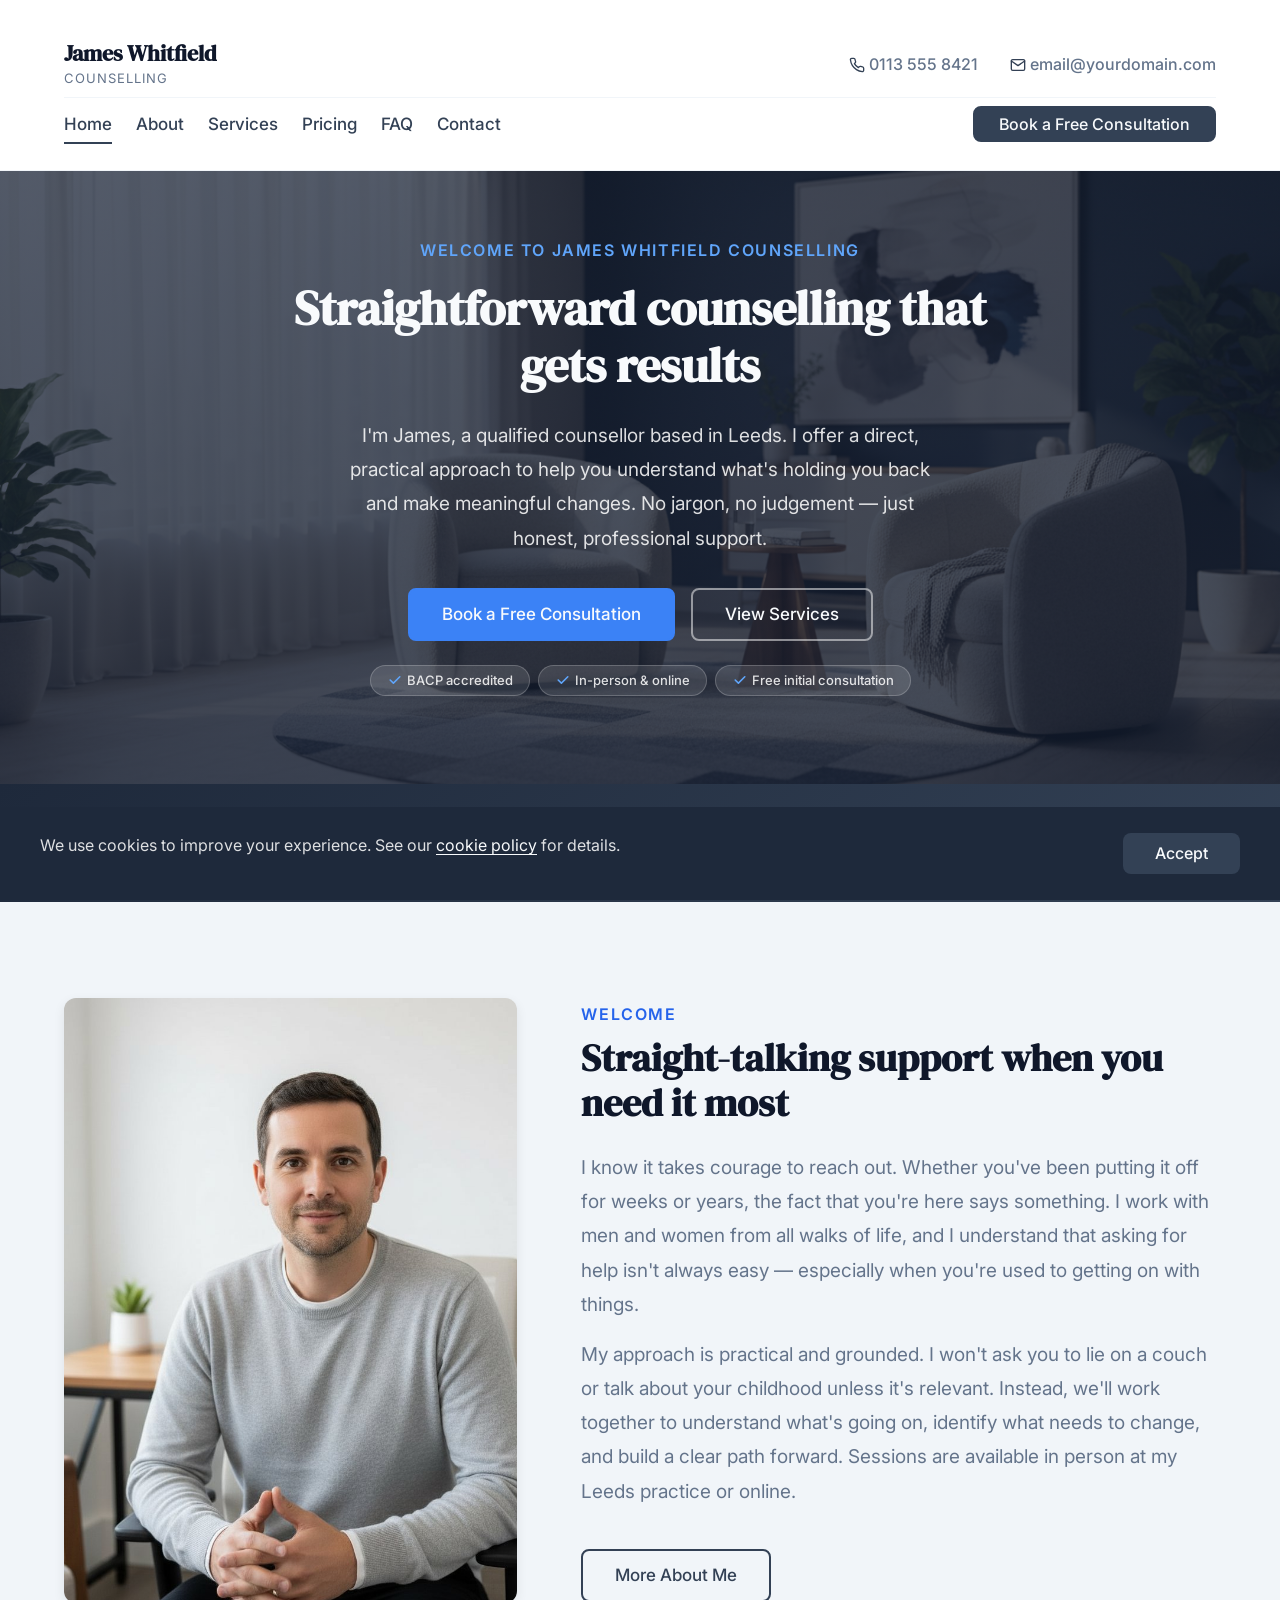
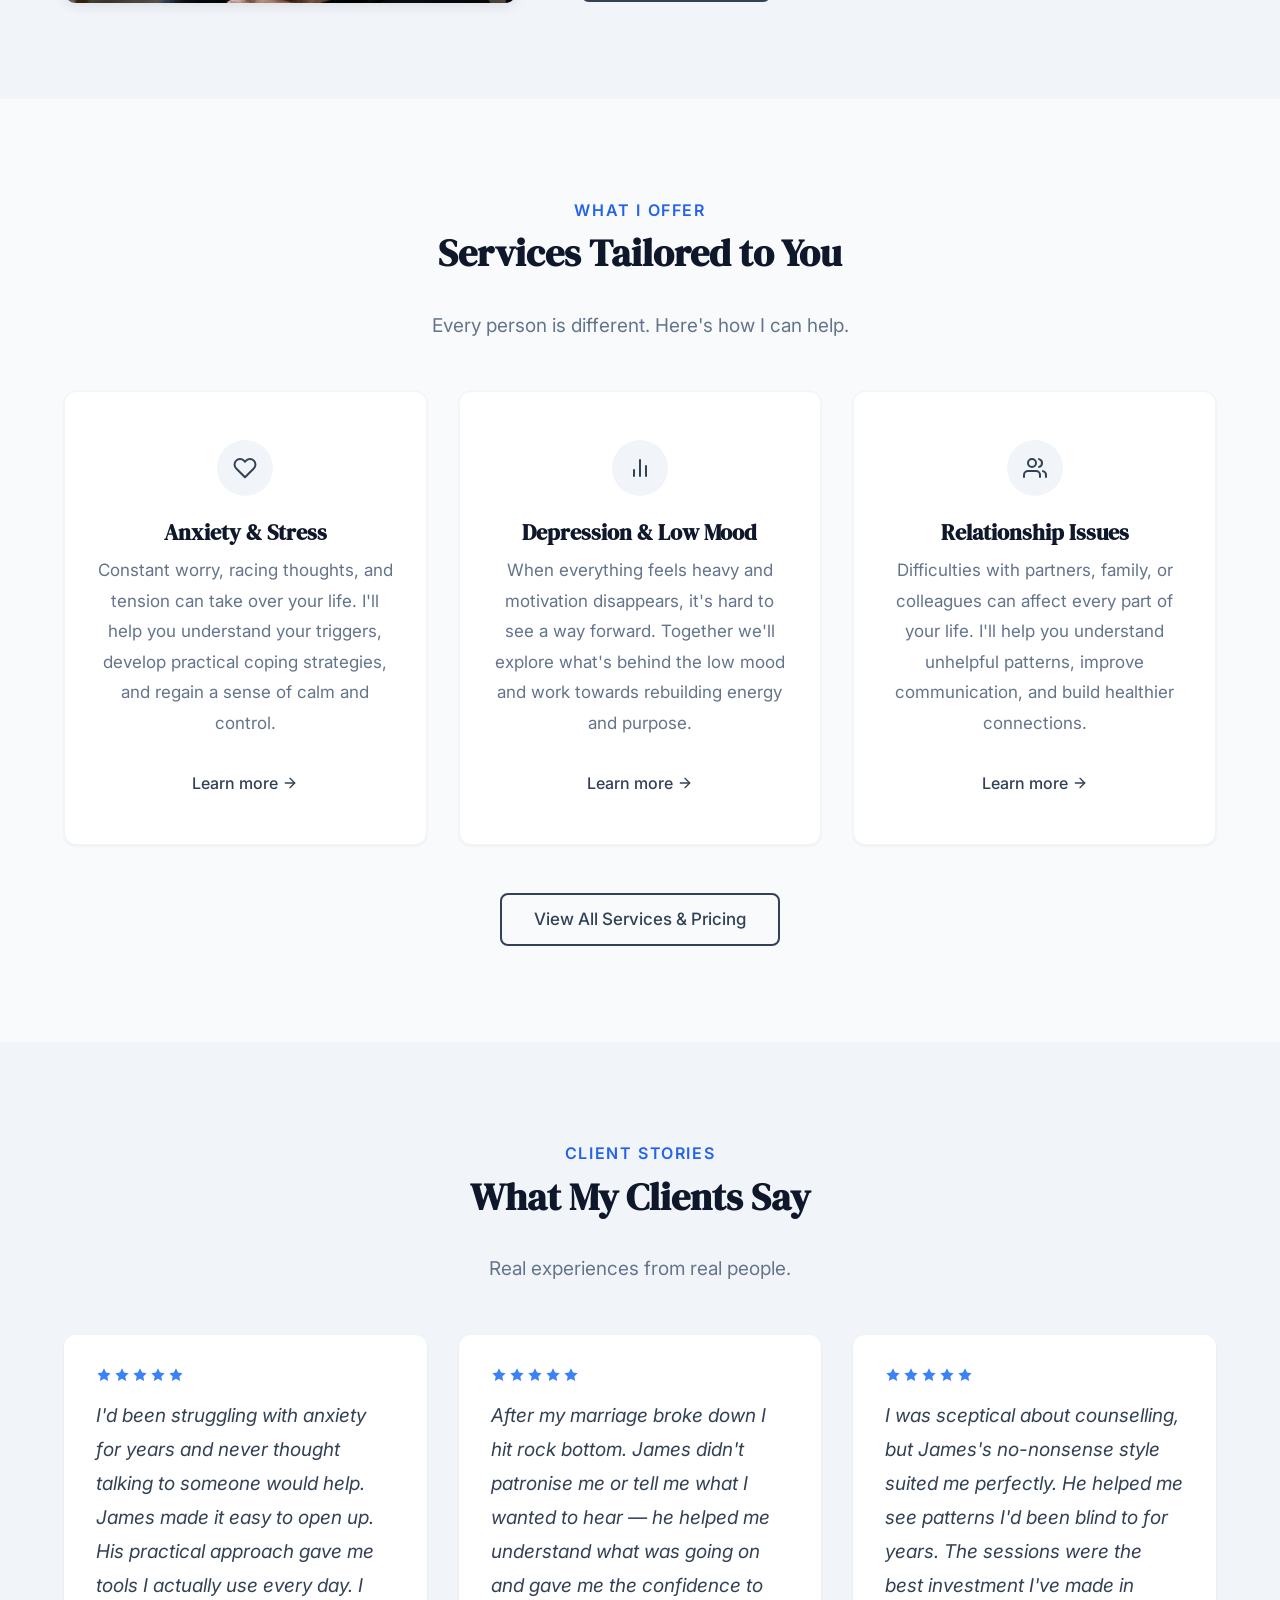
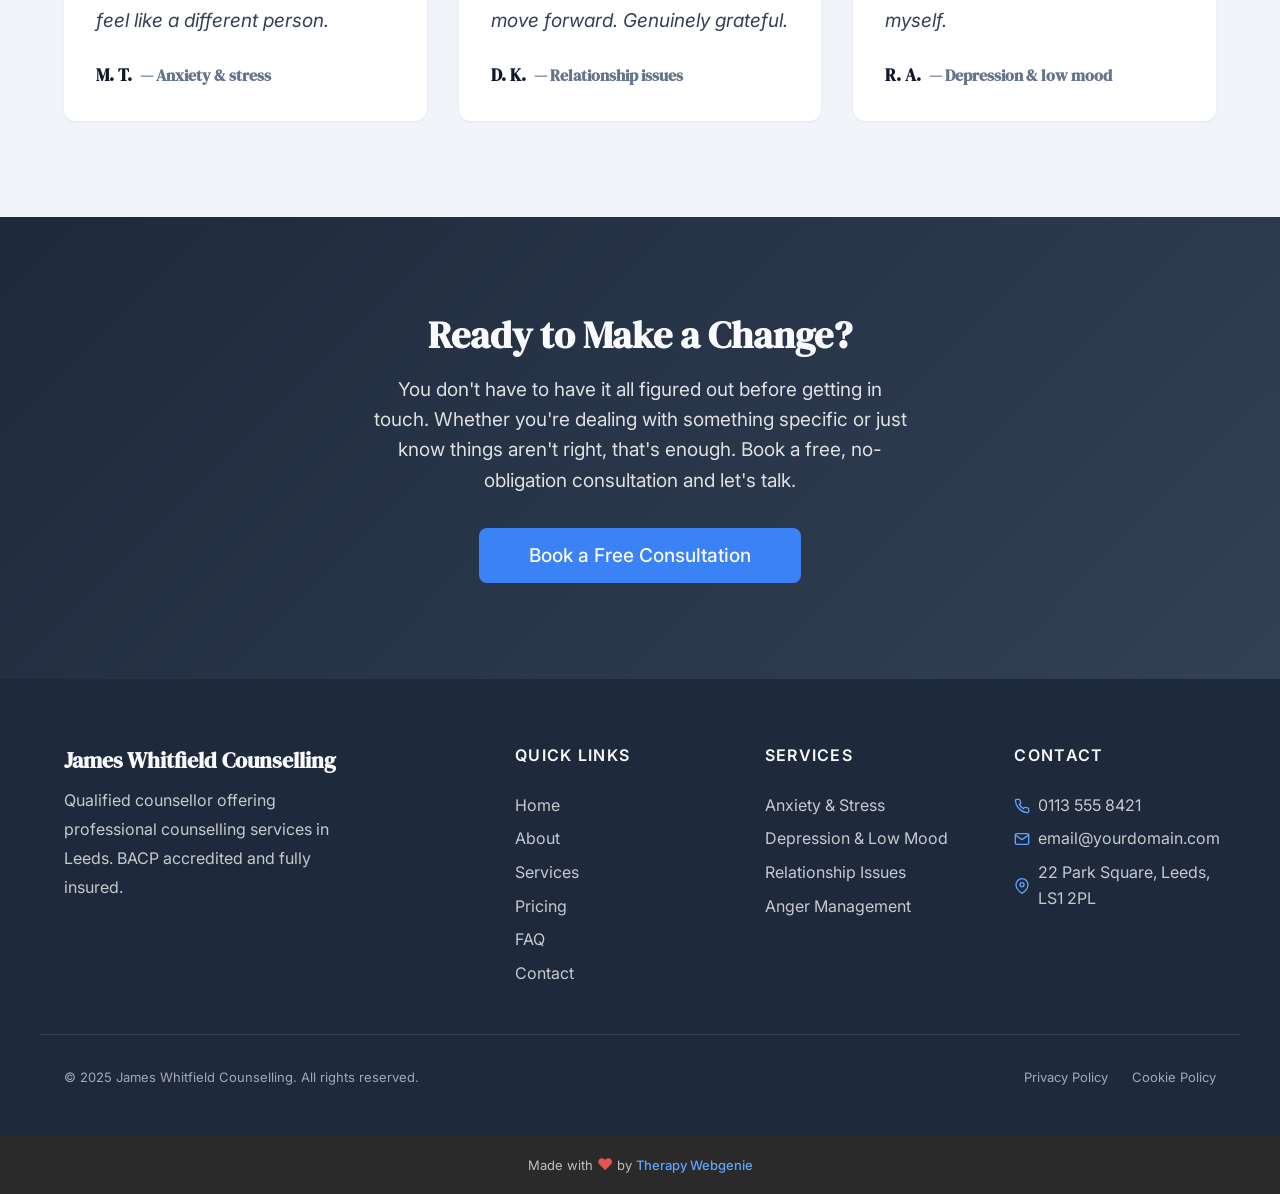
==== index.html @ 075586a1 "Standardise email to email@yourdomain.com placeholder Replaced hello@jameswhitfield.co.uk with stand" ====
<!DOCTYPE html>
<html lang="en">
<head>
  <meta charset="UTF-8">
  <meta name="viewport" content="width=device-width, initial-scale=1.0">
  <meta name="description" content="James Whitfield Counselling — qualified counsellor in Leeds offering professional counselling for anxiety, depression, and relationship issues. Book a free consultation today.">
  <meta name="author" content="James Whitfield">
  <title>James Whitfield Counselling — Professional counselling for real change</title>

  <link rel="canonical" href="https://demo-counsellor-male.github.io/">

  <meta property="og:type" content="website">
  <meta property="og:url" content="https://demo-counsellor-male.github.io/">
  <meta property="og:title" content="James Whitfield Counselling — Professional counselling for real change">
  <meta property="og:description" content="Qualified counsellor in Leeds offering professional counselling for anxiety, depression, and relationship issues.">
  <meta property="og:image" content="https://demo-counsellor-male.github.io/images/hero.jpg">

  <meta name="twitter:card" content="summary_large_image">
  <meta name="twitter:title" content="James Whitfield Counselling — Professional counselling for real change">
  <meta name="twitter:description" content="Qualified counsellor in Leeds offering professional counselling for anxiety, depression, and relationship issues.">
  <meta name="twitter:image" content="https://demo-counsellor-male.github.io/images/hero.jpg">

  <link rel="preconnect" href="https://fonts.googleapis.com">
  <link rel="preconnect" href="https://fonts.gstatic.com" crossorigin>

  <link rel="stylesheet" href="css/base.css">
  <link rel="stylesheet" href="css/components.css">
  <link rel="stylesheet" href="css/theme.css">
  <!-- PROFILE:schema -->
  <!-- /PROFILE:schema -->
</head>
<body>

  <a href="#main" class="skip-link">Skip to main content</a>

  <!-- SECTION: nav -->
  <nav class="nav nav--two-tier" role="navigation" aria-label="Main navigation">
    <div class="container">
      <div class="nav__top">
        <a href="index.html" class="nav__brand nav__brand--inline">
          <div class="nav__brand-text">
            <span class="nav__name"><!-- PROFILE:site_title -->James Whitfield<!-- /PROFILE:site_title --></span>
            <span class="nav__title"><!-- PROFILE:site_slogan -->Counselling<!-- /PROFILE:site_slogan --></span>
          </div>
        </a>
        <div class="nav__contact">
          <div class="nav__contact-item">
            <svg xmlns="http://www.w3.org/2000/svg" viewBox="0 0 24 24" fill="none" stroke="currentColor" stroke-width="2" stroke-linecap="round" stroke-linejoin="round"><path d="M22 16.92v3a2 2 0 0 1-2.18 2 19.79 19.79 0 0 1-8.63-3.07 19.5 19.5 0 0 1-6-6 19.79 19.79 0 0 1-3.07-8.67A2 2 0 0 1 4.11 2h3a2 2 0 0 1 2 1.72c.127.96.361 1.903.7 2.81a2 2 0 0 1-.45 2.11L8.09 9.91a16 16 0 0 0 6 6l1.27-1.27a2 2 0 0 1 2.11-.45c.907.339 1.85.573 2.81.7A2 2 0 0 1 22 16.92z"></path></svg>
            <!-- PROFILE:phone_landline --><a href="tel:01135558421">0113 555 8421</a><!-- /PROFILE:phone_landline -->
          </div>
          <div class="nav__contact-item">
            <svg xmlns="http://www.w3.org/2000/svg" viewBox="0 0 24 24" fill="none" stroke="currentColor" stroke-width="2" stroke-linecap="round" stroke-linejoin="round"><path d="M4 4h16c1.1 0 2 .9 2 2v12c0 1.1-.9 2-2 2H4c-1.1 0-2-.9-2-2V6c0-1.1.9-2 2-2z"></path><polyline points="22,6 12,13 2,6"></polyline></svg>
            <!-- PROFILE:email --><a href="mailto:email@yourdomain.com">email@yourdomain.com</a><!-- /PROFILE:email -->
          </div>
        </div>
      </div>
      <div class="nav__bottom">
        <div class="nav__links">
          <a href="index.html" class="nav__link nav__link--active">Home</a>
          <a href="about.html" class="nav__link">About</a>
          <a href="services.html" class="nav__link">Services</a>
          <a href="pricing.html" class="nav__link">Pricing</a>
          <a href="faq.html" class="nav__link">FAQ</a>
          <a href="contact.html" class="nav__link">Contact</a>
          <a href="contact.html" class="btn btn--primary nav__cta">Book a Free Consultation</a>
        </div>
        <button class="nav__toggle" aria-label="Toggle menu" aria-expanded="false" aria-controls="mobile-menu">
          <span class="nav__toggle-bar"></span>
          <span class="nav__toggle-bar"></span>
          <span class="nav__toggle-bar"></span>
        </button>
      </div>
    </div>
    <div class="nav__mobile" id="mobile-menu" role="menu">
      <a href="index.html" class="nav__link nav__link--active" role="menuitem">Home</a>
      <a href="about.html" class="nav__link" role="menuitem">About</a>
      <a href="services.html" class="nav__link" role="menuitem">Services</a>
      <a href="pricing.html" class="nav__link" role="menuitem">Pricing</a>
      <a href="faq.html" class="nav__link" role="menuitem">FAQ</a>
      <a href="contact.html" class="nav__link" role="menuitem">Contact</a>
      <a href="contact.html" class="btn btn--primary" role="menuitem">Book a Free Consultation</a>
      <div class="nav__mobile-contact">
        <div class="nav__contact-item">
          <svg xmlns="http://www.w3.org/2000/svg" viewBox="0 0 24 24" fill="none" stroke="currentColor" stroke-width="2" stroke-linecap="round" stroke-linejoin="round"><path d="M22 16.92v3a2 2 0 0 1-2.18 2 19.79 19.79 0 0 1-8.63-3.07 19.5 19.5 0 0 1-6-6 19.79 19.79 0 0 1-3.07-8.67A2 2 0 0 1 4.11 2h3a2 2 0 0 1 2 1.72c.127.96.361 1.903.7 2.81a2 2 0 0 1-.45 2.11L8.09 9.91a16 16 0 0 0 6 6l1.27-1.27a2 2 0 0 1 2.11-.45c.907.339 1.85.573 2.81.7A2 2 0 0 1 22 16.92z"></path></svg>
          <a href="tel:01135558421">0113 555 8421</a>
        </div>
        <div class="nav__contact-item">
          <svg xmlns="http://www.w3.org/2000/svg" viewBox="0 0 24 24" fill="none" stroke="currentColor" stroke-width="2" stroke-linecap="round" stroke-linejoin="round"><path d="M4 4h16c1.1 0 2 .9 2 2v12c0 1.1-.9 2-2 2H4c-1.1 0-2-.9-2-2V6c0-1.1.9-2 2-2z"></path><polyline points="22,6 12,13 2,6"></polyline></svg>
          <a href="mailto:email@yourdomain.com">email@yourdomain.com</a>
        </div>
      </div>
    </div>
  </nav>
  <!-- /SECTION: nav -->

  <main id="main">

    <!-- SECTION: hero -->
    <section class="hero hero--fullwidth" style="background: linear-gradient(rgba(20, 30, 50, 0.72), rgba(20, 30, 50, 0.78)), url('images/hero-bg.jpg') center/cover no-repeat;">
      <div class="container hero__inner">
        <div class="hero__content">
          <span class="hero__label">Welcome to James Whitfield Counselling</span>
          <h1 class="hero__heading">Straightforward counselling that gets results</h1>
          <p class="hero__text">I'm James, a qualified counsellor based in Leeds. I offer a direct, practical approach to help you understand what's holding you back and make meaningful changes. No jargon, no judgement — just honest, professional support.</p>
          <div class="hero__actions">
            <a href="contact.html" class="btn btn--primary">Book a Free Consultation</a>
            <a href="services.html" class="btn btn--secondary">View Services</a>
          </div>
          <ul class="hero__ticks">
            <li><svg xmlns="http://www.w3.org/2000/svg" viewBox="0 0 20 20" fill="currentColor"><path fill-rule="evenodd" d="M16.707 5.293a1 1 0 010 1.414l-8 8a1 1 0 01-1.414 0l-4-4a1 1 0 011.414-1.414L8 12.586l7.293-7.293a1 1 0 011.414 0z" clip-rule="evenodd"/></svg> BACP accredited</li>
            <li><svg xmlns="http://www.w3.org/2000/svg" viewBox="0 0 20 20" fill="currentColor"><path fill-rule="evenodd" d="M16.707 5.293a1 1 0 010 1.414l-8 8a1 1 0 01-1.414 0l-4-4a1 1 0 011.414-1.414L8 12.586l7.293-7.293a1 1 0 011.414 0z" clip-rule="evenodd"/></svg> In-person &amp; online</li>
            <li><svg xmlns="http://www.w3.org/2000/svg" viewBox="0 0 20 20" fill="currentColor"><path fill-rule="evenodd" d="M16.707 5.293a1 1 0 010 1.414l-8 8a1 1 0 01-1.414 0l-4-4a1 1 0 011.414-1.414L8 12.586l7.293-7.293a1 1 0 011.414 0z" clip-rule="evenodd"/></svg> Free initial consultation</li>
          </ul>
        </div>
        <div class="hero__image-wrap">
          <img src="images/hero.jpg" alt="James Whitfield Counselling — professional practice" class="hero__image" width="800" height="600" loading="eager">
        </div>
      </div>
    </section>
    <!-- /SECTION: hero -->

    <!-- SECTION: info-band -->
    <section class="info-band info-band--primary">
      <div class="container info-band__inner">
        <div class="info-band__item">
          <div class="info-band__icon">
            <svg xmlns="http://www.w3.org/2000/svg" viewBox="0 0 24 24" fill="none" stroke="currentColor" stroke-width="2" stroke-linecap="round" stroke-linejoin="round"><path d="M17 21v-2a4 4 0 0 0-4-4H5a4 4 0 0 0-4 4v2"></path><circle cx="9" cy="7" r="4"></circle><path d="M23 21v-2a4 4 0 0 0-3-3.87"></path><path d="M16 3.13a4 4 0 0 1 0 7.75"></path></svg>
          </div>
          <div class="info-band__item-text">
            <span class="info-band__title">400+ Clients Helped</span>
            <span class="info-band__text">Building trust, one session at a time</span>
          </div>
        </div>
        <div class="info-band__item">
          <div class="info-band__icon">
            <svg xmlns="http://www.w3.org/2000/svg" viewBox="0 0 24 24" fill="none" stroke="currentColor" stroke-width="2" stroke-linecap="round" stroke-linejoin="round"><circle cx="12" cy="12" r="10"></circle><polyline points="12 6 12 12 16 14"></polyline></svg>
          </div>
          <div class="info-band__item-text">
            <span class="info-band__title">10 Years' Experience</span>
            <span class="info-band__text">Dedicated practice and ongoing training</span>
          </div>
        </div>
        <div class="info-band__item">
          <div class="info-band__icon">
            <svg xmlns="http://www.w3.org/2000/svg" viewBox="0 0 24 24" fill="none" stroke="currentColor" stroke-width="2" stroke-linecap="round" stroke-linejoin="round"><path d="M22 11.08V12a10 10 0 1 1-5.93-9.14"></path><polyline points="22 4 12 14.01 9 11.01"></polyline></svg>
          </div>
          <div class="info-band__item-text">
            <span class="info-band__title">BACP Accredited &amp; Insured</span>
            <span class="info-band__text">Professional standards you can trust</span>
          </div>
        </div>
      </div>
    </section>
    <!-- /SECTION: info-band -->

    <!-- SECTION: intro -->
    <section class="section section--alt reveal">
      <div class="container intro__inner">
        <div class="intro__image-wrap">
          <img src="images/home-portrait.jpg" alt="James Whitfield, counsellor at James Whitfield Counselling" class="intro__image" width="600" height="800" loading="lazy">
        </div>
        <div class="intro__text">
          <span class="section-label">Welcome</span>
          <h2>Straight-talking support when you need it most</h2>
          <p>I know it takes courage to reach out. Whether you've been putting it off for weeks or years, the fact that you're here says something. I work with men and women from all walks of life, and I understand that asking for help isn't always easy — especially when you're used to getting on with things.</p>
          <p>My approach is practical and grounded. I won't ask you to lie on a couch or talk about your childhood unless it's relevant. Instead, we'll work together to understand what's going on, identify what needs to change, and build a clear path forward. Sessions are available in person at my Leeds practice or online.</p>
          <a href="about.html" class="btn btn--secondary">More About Me</a>
        </div>
      </div>
    </section>
    <!-- /SECTION: intro -->

    <!-- SECTION: services-overview -->
    <section class="section reveal">
      <div class="container text-center">
        <span class="section-label">What I Offer</span>
        <h2>Services Tailored to You</h2>
        <p class="section-subtitle">Every person is different. Here's how I can help.</p>
      </div>
      <div class="container grid grid--3">
        <a href="services.html#service-anxiety" class="card card--service">
          <div class="card__icon">
            <svg xmlns="http://www.w3.org/2000/svg" viewBox="0 0 24 24" fill="none" stroke="currentColor" stroke-width="2" stroke-linecap="round" stroke-linejoin="round"><path d="M20.84 4.61a5.5 5.5 0 0 0-7.78 0L12 5.67l-1.06-1.06a5.5 5.5 0 0 0-7.78 7.78l1.06 1.06L12 21.23l7.78-7.78 1.06-1.06a5.5 5.5 0 0 0 0-7.78z"></path></svg>
          </div>
          <h3 class="card__title">Anxiety &amp; Stress</h3>
          <p class="card__text">Constant worry, racing thoughts, and tension can take over your life. I'll help you understand your triggers, develop practical coping strategies, and regain a sense of calm and control.</p>
          <span class="card__link">
            Learn more
            <svg xmlns="http://www.w3.org/2000/svg" viewBox="0 0 24 24" fill="none" stroke="currentColor" stroke-width="2" stroke-linecap="round" stroke-linejoin="round"><line x1="5" y1="12" x2="19" y2="12"></line><polyline points="12 5 19 12 12 19"></polyline></svg>
          </span>
        </a>
        <a href="services.html#service-depression" class="card card--service">
          <div class="card__icon">
            <svg xmlns="http://www.w3.org/2000/svg" viewBox="0 0 24 24" fill="none" stroke="currentColor" stroke-width="2" stroke-linecap="round" stroke-linejoin="round"><path d="M18 20V10"></path><path d="M12 20V4"></path><path d="M6 20v-6"></path></svg>
          </div>
          <h3 class="card__title">Depression &amp; Low Mood</h3>
          <p class="card__text">When everything feels heavy and motivation disappears, it's hard to see a way forward. Together we'll explore what's behind the low mood and work towards rebuilding energy and purpose.</p>
          <span class="card__link">
            Learn more
            <svg xmlns="http://www.w3.org/2000/svg" viewBox="0 0 24 24" fill="none" stroke="currentColor" stroke-width="2" stroke-linecap="round" stroke-linejoin="round"><line x1="5" y1="12" x2="19" y2="12"></line><polyline points="12 5 19 12 12 19"></polyline></svg>
          </span>
        </a>
        <a href="services.html#service-relationships" class="card card--service">
          <div class="card__icon">
            <svg xmlns="http://www.w3.org/2000/svg" viewBox="0 0 24 24" fill="none" stroke="currentColor" stroke-width="2" stroke-linecap="round" stroke-linejoin="round"><path d="M17 21v-2a4 4 0 0 0-4-4H5a4 4 0 0 0-4 4v2"></path><circle cx="9" cy="7" r="4"></circle><path d="M23 21v-2a4 4 0 0 0-3-3.87"></path><path d="M16 3.13a4 4 0 0 1 0 7.75"></path></svg>
          </div>
          <h3 class="card__title">Relationship Issues</h3>
          <p class="card__text">Difficulties with partners, family, or colleagues can affect every part of your life. I'll help you understand unhelpful patterns, improve communication, and build healthier connections.</p>
          <span class="card__link">
            Learn more
            <svg xmlns="http://www.w3.org/2000/svg" viewBox="0 0 24 24" fill="none" stroke="currentColor" stroke-width="2" stroke-linecap="round" stroke-linejoin="round"><line x1="5" y1="12" x2="19" y2="12"></line><polyline points="12 5 19 12 12 19"></polyline></svg>
          </span>
        </a>
      </div>
      <div class="container text-center section-footer">
        <a href="services.html" class="btn btn--secondary">View All Services &amp; Pricing</a>
      </div>
    </section>
    <!-- /SECTION: services-overview -->

    <!-- SECTION: testimonials -->
    <section class="section section--alt reveal">
      <div class="container text-center">
        <span class="section-label">Client Stories</span>
        <h2>What My Clients Say</h2>
        <p class="section-subtitle">Real experiences from real people.</p>
      </div>
      <div class="container grid grid--3">
        <div class="testimonial testimonial--card">
          <div class="testimonial__stars">
            <svg viewBox="0 0 24 24"><path d="M12 2l3.09 6.26L22 9.27l-5 4.87 1.18 6.88L12 17.77l-6.18 3.25L7 14.14 2 9.27l6.91-1.01L12 2z"/></svg>
            <svg viewBox="0 0 24 24"><path d="M12 2l3.09 6.26L22 9.27l-5 4.87 1.18 6.88L12 17.77l-6.18 3.25L7 14.14 2 9.27l6.91-1.01L12 2z"/></svg>
            <svg viewBox="0 0 24 24"><path d="M12 2l3.09 6.26L22 9.27l-5 4.87 1.18 6.88L12 17.77l-6.18 3.25L7 14.14 2 9.27l6.91-1.01L12 2z"/></svg>
            <svg viewBox="0 0 24 24"><path d="M12 2l3.09 6.26L22 9.27l-5 4.87 1.18 6.88L12 17.77l-6.18 3.25L7 14.14 2 9.27l6.91-1.01L12 2z"/></svg>
            <svg viewBox="0 0 24 24"><path d="M12 2l3.09 6.26L22 9.27l-5 4.87 1.18 6.88L12 17.77l-6.18 3.25L7 14.14 2 9.27l6.91-1.01L12 2z"/></svg>
          </div>
          <p class="testimonial__quote">I'd been struggling with anxiety for years and never thought talking to someone would help. James made it easy to open up. His practical approach gave me tools I actually use every day. I feel like a different person.</p>
          <p class="testimonial__author">M. T. <span class="testimonial__detail" style="display:inline; margin-left: 0.25em;">&mdash; Anxiety &amp; stress</span></p>
        </div>
        <div class="testimonial testimonial--card">
          <div class="testimonial__stars">
            <svg viewBox="0 0 24 24"><path d="M12 2l3.09 6.26L22 9.27l-5 4.87 1.18 6.88L12 17.77l-6.18 3.25L7 14.14 2 9.27l6.91-1.01L12 2z"/></svg>
            <svg viewBox="0 0 24 24"><path d="M12 2l3.09 6.26L22 9.27l-5 4.87 1.18 6.88L12 17.77l-6.18 3.25L7 14.14 2 9.27l6.91-1.01L12 2z"/></svg>
            <svg viewBox="0 0 24 24"><path d="M12 2l3.09 6.26L22 9.27l-5 4.87 1.18 6.88L12 17.77l-6.18 3.25L7 14.14 2 9.27l6.91-1.01L12 2z"/></svg>
            <svg viewBox="0 0 24 24"><path d="M12 2l3.09 6.26L22 9.27l-5 4.87 1.18 6.88L12 17.77l-6.18 3.25L7 14.14 2 9.27l6.91-1.01L12 2z"/></svg>
            <svg viewBox="0 0 24 24"><path d="M12 2l3.09 6.26L22 9.27l-5 4.87 1.18 6.88L12 17.77l-6.18 3.25L7 14.14 2 9.27l6.91-1.01L12 2z"/></svg>
          </div>
          <p class="testimonial__quote">After my marriage broke down I hit rock bottom. James didn't patronise me or tell me what I wanted to hear — he helped me understand what was going on and gave me the confidence to move forward. Genuinely grateful.</p>
          <p class="testimonial__author">D. K. <span class="testimonial__detail" style="display:inline; margin-left: 0.25em;">&mdash; Relationship issues</span></p>
        </div>
        <div class="testimonial testimonial--card">
          <div class="testimonial__stars">
            <svg viewBox="0 0 24 24"><path d="M12 2l3.09 6.26L22 9.27l-5 4.87 1.18 6.88L12 17.77l-6.18 3.25L7 14.14 2 9.27l6.91-1.01L12 2z"/></svg>
            <svg viewBox="0 0 24 24"><path d="M12 2l3.09 6.26L22 9.27l-5 4.87 1.18 6.88L12 17.77l-6.18 3.25L7 14.14 2 9.27l6.91-1.01L12 2z"/></svg>
            <svg viewBox="0 0 24 24"><path d="M12 2l3.09 6.26L22 9.27l-5 4.87 1.18 6.88L12 17.77l-6.18 3.25L7 14.14 2 9.27l6.91-1.01L12 2z"/></svg>
            <svg viewBox="0 0 24 24"><path d="M12 2l3.09 6.26L22 9.27l-5 4.87 1.18 6.88L12 17.77l-6.18 3.25L7 14.14 2 9.27l6.91-1.01L12 2z"/></svg>
            <svg viewBox="0 0 24 24"><path d="M12 2l3.09 6.26L22 9.27l-5 4.87 1.18 6.88L12 17.77l-6.18 3.25L7 14.14 2 9.27l6.91-1.01L12 2z"/></svg>
          </div>
          <p class="testimonial__quote">I was sceptical about counselling, but James's no-nonsense style suited me perfectly. He helped me see patterns I'd been blind to for years. The sessions were the best investment I've made in myself.</p>
          <p class="testimonial__author">R. A. <span class="testimonial__detail" style="display:inline; margin-left: 0.25em;">&mdash; Depression &amp; low mood</span></p>
        </div>
      </div>
    </section>
    <!-- /SECTION: testimonials -->

    <!-- SECTION: cta -->
    <section class="section cta-banner reveal">
      <div class="container text-center">
        <h2>Ready to Make a Change?</h2>
        <p>You don't have to have it all figured out before getting in touch. Whether you're dealing with something specific or just know things aren't right, that's enough. Book a free, no-obligation consultation and let's talk.</p>
        <a href="contact.html" class="btn btn--accent">Book a Free Consultation</a>
      </div>
    </section>
    <!-- /SECTION: cta -->

  </main>

  <!-- SECTION: footer -->
  <footer class="footer">
    <div class="container footer__inner">
      <div class="footer__brand">
        <p class="footer__brand-name">James Whitfield Counselling</p>
        <p class="footer__brand-text">Qualified counsellor offering professional counselling services in Leeds. BACP accredited and fully insured.</p>
      </div>
      <div class="footer__col">
        <p class="footer__heading">Quick Links</p>
        <div class="footer__links">
          <a href="index.html" class="footer__link">Home</a>
          <a href="about.html" class="footer__link">About</a>
          <a href="services.html" class="footer__link">Services</a>
          <a href="pricing.html" class="footer__link">Pricing</a>
          <a href="faq.html" class="footer__link">FAQ</a>
          <a href="contact.html" class="footer__link">Contact</a>
        </div>
      </div>
      <div class="footer__col">
        <p class="footer__heading">Services</p>
        <div class="footer__links">
          <a href="services.html#service-anxiety" class="footer__link">Anxiety &amp; Stress</a>
          <a href="services.html#service-depression" class="footer__link">Depression &amp; Low Mood</a>
          <a href="services.html#service-relationships" class="footer__link">Relationship Issues</a>
          <a href="services.html#service-anger" class="footer__link">Anger Management</a>
        </div>
      </div>
      <div class="footer__col">
        <p class="footer__heading">Contact</p>
        <div class="footer__contact-item">
          <svg xmlns="http://www.w3.org/2000/svg" viewBox="0 0 24 24" fill="none" stroke="currentColor" stroke-width="2" stroke-linecap="round" stroke-linejoin="round"><path d="M22 16.92v3a2 2 0 0 1-2.18 2 19.79 19.79 0 0 1-8.63-3.07 19.5 19.5 0 0 1-6-6 19.79 19.79 0 0 1-3.07-8.67A2 2 0 0 1 4.11 2h3a2 2 0 0 1 2 1.72 12.84 12.84 0 0 0 .7 2.81 2 2 0 0 1-.45 2.11L8.09 9.91a16 16 0 0 0 6 6l1.27-1.27a2 2 0 0 1 2.11-.45 12.84 12.84 0 0 0 2.81.7A2 2 0 0 1 22 16.92z"></path></svg>
          <!-- PROFILE:phone_landline --><span>0113 555 8421</span><!-- /PROFILE:phone_landline -->
        </div>
        <div class="footer__contact-item">
          <svg xmlns="http://www.w3.org/2000/svg" viewBox="0 0 24 24" fill="none" stroke="currentColor" stroke-width="2" stroke-linecap="round" stroke-linejoin="round"><path d="M4 4h16c1.1 0 2 .9 2 2v12c0 1.1-.9 2-2 2H4c-1.1 0-2-.9-2-2V6c0-1.1.9-2 2-2z"></path><polyline points="22,6 12,13 2,6"></polyline></svg>
          <!-- PROFILE:email --><a href="mailto:email@yourdomain.com">email@yourdomain.com</a><!-- /PROFILE:email -->
        </div>
        <div class="footer__contact-item">
          <svg xmlns="http://www.w3.org/2000/svg" viewBox="0 0 24 24" fill="none" stroke="currentColor" stroke-width="2" stroke-linecap="round" stroke-linejoin="round"><path d="M21 10c0 7-9 13-9 13s-9-6-9-13a9 9 0 0 1 18 0z"></path><circle cx="12" cy="10" r="3"></circle></svg>
          <!-- PROFILE:address --><span>22 Park Square, Leeds, LS1 2PL</span><!-- /PROFILE:address -->
        </div>
      </div>
    </div>
    <div class="container footer__bottom">
      <p class="footer__copyright">&copy; 2025 James Whitfield Counselling. All rights reserved.</p>
      <div class="footer__legal">
        <a href="privacy.html">Privacy Policy</a>
        <a href="cookies-policy.html">Cookie Policy</a>
      </div>
    </div>
  </footer>
  <!-- /SECTION: footer -->

  <div class="site-credit">
    <p>Made with <span class="site-credit__heart" aria-label="love">&#10084;</span> by <a href="https://www.therapywebgenie.com" target="_blank" rel="noopener">Therapy Webgenie</a></p>
  </div>

  <!-- Cookie Consent -->
  <div class="cookie-banner" role="dialog" aria-label="Cookie consent">
    <div class="cookie-banner__inner">
      <p class="cookie-banner__text">We use cookies to improve your experience. See our <a href="cookies-policy.html">cookie policy</a> for details.</p>
      <button class="cookie-banner__accept">Accept</button>
    </div>
  </div>

  <!-- Back to Top -->
  <button class="back-to-top" aria-label="Back to top">
    <svg xmlns="http://www.w3.org/2000/svg" viewBox="0 0 24 24" fill="none" stroke="currentColor" stroke-width="2" stroke-linecap="round" stroke-linejoin="round"><polyline points="18 15 12 9 6 15"></polyline></svg>
  </button>

  <script src="js/main.js"></script>
</body>
</html>
---- css/base.css ----
/* =============================================
   BASE STYLES
   Reset, Custom Properties, Typography, Layout
   Theme colours & fonts are in theme.css
   ============================================= */

/* --- Custom Properties (non-theme) --- */
:root {
  --text-xs: 0.8125rem;
  --text-sm: 1rem;
  --text-base: 1.0625rem;
  --text-md: 1.1875rem;
  --text-lg: 1.375rem;
  --text-xl: 1.625rem;
  --text-2xl: 2rem;
  --text-3xl: 2.375rem;
  --text-4xl: 3rem;

  /* Heading sizes (overridable per font pairing in theme.css) */
  --text-h1: var(--text-3xl);          /* mobile: 38px */
  --text-h1-desktop: var(--text-4xl);  /* desktop: 48px */
  --text-h2: var(--text-2xl);          /* mobile: 32px */
  --text-h2-desktop: var(--text-3xl);  /* desktop: 38px */
  --text-h3: var(--text-xl);           /* mobile: 26px */
  --text-h3-desktop: 1.75rem;          /* desktop: 28px */

  --font-weight-normal: 400;
  --font-weight-medium: 500;
  --font-weight-semibold: 600;
  --font-weight-bold: 700;

  --line-height-tight: 1.2;
  --line-height-normal: 1.6;
  --line-height-relaxed: 1.8;

  /* Spacing */
  --space-xs: 0.25rem;
  --space-sm: 0.5rem;
  --space-md: 1rem;
  --space-lg: 1.5rem;
  --space-xl: 2rem;
  --space-2xl: 3rem;
  --space-3xl: 4rem;
  --space-4xl: 6rem;
  --space-5xl: 8rem;

  /* Layout */
  --container-max: 1200px;
  --container-narrow: 800px;
  --container-wide: 1400px;

  /* Border Radius */
  --radius-sm: 4px;
  --radius-md: 8px;
  --radius-lg: 12px;
  --radius-xl: 20px;
  --radius-full: 9999px;

  /* Shadows */
  --shadow-sm: 0 1px 3px rgba(0, 0, 0, 0.06);
  --shadow-md: 0 4px 12px rgba(0, 0, 0, 0.08);
  --shadow-lg: 0 8px 30px rgba(0, 0, 0, 0.1);
  --shadow-xl: 0 12px 40px rgba(0, 0, 0, 0.12);

  /* Transitions */
  --transition-fast: 150ms ease;
  --transition-base: 250ms ease;
  --transition-normal: 300ms ease;
  --transition-slow: 400ms ease;
}

/* --- Reset --- */
*,
*::before,
*::after {
  box-sizing: border-box;
  margin: 0;
  padding: 0;
}

html {
  font-size: 100%;
  scroll-behavior: smooth;
  -webkit-text-size-adjust: 100%;
}

body {
  font-family: var(--font-body);
  font-size: var(--text-md);
  font-weight: var(--font-weight-normal);
  line-height: var(--line-height-normal);
  color: var(--color-text);
  background-color: var(--color-bg);
  -webkit-font-smoothing: antialiased;
  -moz-osx-font-smoothing: grayscale;
}

img,
picture,
video,
svg {
  display: block;
  max-width: 100%;
  height: auto;
}

input,
button,
textarea,
select {
  font: inherit;
  color: inherit;
}

button {
  cursor: pointer;
  border: none;
  background: none;
}

a {
  color: inherit;
  text-decoration: none;
}

ul,
ol {
  list-style: none;
}

h1, h2, h3, h4, h5, h6 {
  font-family: var(--font-heading);
  color: var(--color-text-heading);
  line-height: var(--line-height-tight);
  font-weight: var(--font-weight-bold);
  margin-bottom: var(--space-md);
}

/* --- Typography --- */
h1 {
  font-size: var(--text-h1);
}

h2 {
  font-size: var(--text-h2);
}

h3 {
  font-size: var(--text-h3);
}

h4 {
  font-size: var(--text-lg);
}

h5 {
  font-size: var(--text-md);
}

h6 {
  font-size: var(--text-base);
}

p {
  margin-bottom: var(--space-md);
}

p:last-child:not(.section-subtitle) {
  margin-bottom: 0;
}

strong {
  font-weight: var(--font-weight-semibold);
}

/* --- Layout Utilities --- */
.container {
  width: 100%;
  max-width: var(--container-max);
  margin-left: auto;
  margin-right: auto;
  padding-left: var(--space-lg);
  padding-right: var(--space-lg);
}

.container--narrow {
  max-width: var(--container-narrow);
}

.section {
  padding-top: var(--space-3xl);
  padding-bottom: var(--space-3xl);
}

.section--alt {
  background-color: var(--color-bg-alt);
}

/* Icons inside alt sections: swap bg-alt → surface so they remain visible */
.section--alt .card__icon,
.section--alt .icon-box__icon,
.section--alt .contact-info__icon,
.section--alt .service-detail__icon {
  background-color: var(--color-surface);
}

.section--dark {
  background-color: var(--color-bg-dark);
  color: var(--color-text-inverse);
}

.section--dark h2,
.section--dark h3,
.section--dark h4 {
  color: var(--color-text-inverse);
}

/* Grid */
.grid {
  display: grid;
  gap: var(--space-xl);
}

.grid--2 {
  grid-template-columns: 1fr;
}

.grid--3 {
  grid-template-columns: 1fr;
}

/* --- Buttons --- */
.btn {
  display: inline-flex;
  align-items: center;
  justify-content: center;
  gap: var(--space-sm);
  padding: var(--space-md) var(--space-xl);
  font-family: var(--font-body);
  font-size: var(--text-base);
  font-weight: var(--font-weight-medium);
  line-height: 1;
  border-radius: var(--radius-md);
  transition: all var(--transition-base);
  text-decoration: none;
  border: 2px solid transparent;
  white-space: nowrap;
}

.btn--primary {
  background-color: var(--color-primary);
  color: var(--color-text-inverse);
  border-color: var(--color-primary);
}

.btn--primary:hover {
  background-color: var(--color-primary-dark);
  border-color: var(--color-primary-dark);
}

.btn--secondary {
  background-color: transparent;
  color: var(--color-primary);
  border-color: var(--color-primary);
}

.btn--secondary:hover {
  background-color: var(--color-primary);
  color: var(--color-text-inverse);
}

.btn--accent {
  background-color: var(--color-secondary);
  color: var(--color-text-inverse);
  border-color: var(--color-secondary);
}

.btn--accent:hover {
  background-color: var(--color-secondary-dark);
  border-color: var(--color-secondary-dark);
}

.btn--block {
  width: 100%;
}

/* --- Links --- */
.link {
  color: var(--color-primary);
  text-decoration: underline;
  text-underline-offset: 3px;
  transition: color var(--transition-fast);
}

.link:hover {
  color: var(--color-primary-dark);
}

/* --- Text Utilities --- */
.text-center {
  text-align: center;
}

.text-center h2 {
  margin-bottom: var(--space-xl);
}

.text-balance {
  text-wrap: balance;
}

.section-subtitle {
  font-size: var(--text-md);
  color: var(--color-text-light);
  max-width: 600px;
  margin-bottom: var(--space-2xl);
  line-height: var(--line-height-relaxed);
}

.text-center .section-subtitle {
  margin-left: auto;
  margin-right: auto;
}

.section-footer {
  margin-top: var(--space-2xl);
}

.section-label {
  display: inline-block;
  font-family: var(--font-body);
  font-size: var(--text-sm);
  font-weight: var(--font-weight-semibold);
  text-transform: uppercase;
  letter-spacing: 0.1em;
  color: var(--color-secondary-dark);
  margin-bottom: var(--space-sm);
}

/* --- Responsive Typography --- */
@media (min-width: 768px) {
  h1 {
    font-size: var(--text-h1-desktop);
  }

  h2 {
    font-size: var(--text-h2-desktop);
  }

  h3 {
    font-size: var(--text-h3-desktop);
  }

  .section {
    padding-top: var(--space-4xl);
    padding-bottom: var(--space-4xl);
  }
}

/* --- Responsive Grid --- */
@media (min-width: 768px) {
  .grid--2 {
    grid-template-columns: repeat(2, 1fr);
  }

  .grid--3 {
    grid-template-columns: repeat(2, 1fr);
  }
}

@media (min-width: 1024px) {
  .grid--3 {
    grid-template-columns: repeat(3, 1fr);
  }
}

/* --- Screen Reader Only --- */
.sr-only {
  position: absolute;
  width: 1px;
  height: 1px;
  padding: 0;
  margin: -1px;
  overflow: hidden;
  clip: rect(0, 0, 0, 0);
  white-space: nowrap;
  border-width: 0;
}
---- css/components.css ----
/* =============================================
   COMPONENT STYLES
   Nav, Hero, Cards, Testimonials, Forms, Footer
   ============================================= */

/* --- Skip Link --- */
.skip-link {
  position: absolute;
  top: -100%;
  left: var(--space-md);
  padding: var(--space-sm) var(--space-md);
  background: var(--color-primary);
  color: var(--color-text-inverse);
  border-radius: var(--radius-md);
  z-index: 1000;
  font-size: var(--text-sm);
}

.skip-link:focus {
  top: var(--space-sm);
}

/* =============================================
   NAVIGATION
   ============================================= */
.nav {
  position: relative;
  z-index: 100;
  background-color: var(--color-surface);
  border-bottom: 1px solid var(--color-border-light);
  transition: box-shadow var(--transition-base);
}

.nav--scrolled {
  box-shadow: var(--shadow-md);
}

.nav__inner {
  display: flex;
  align-items: center;
  justify-content: space-between;
  height: 72px;
}

.nav__brand {
  display: flex;
  flex-direction: column;
  gap: 2px;
}

.nav__logo {
  max-height: 70px;
  width: auto;
  object-fit: contain;
}

/* Logo beside title — add .nav__brand--inline to .nav__brand */
.nav__brand--inline {
  flex-direction: row;
  align-items: center;
  gap: var(--space-sm);
}

.nav__brand--inline .nav__brand-text {
  display: flex;
  flex-direction: column;
  gap: 2px;
}

.nav__name {
  font-family: var(--font-heading);
  font-size: var(--text-lg);
  font-weight: var(--font-weight-bold);
  color: var(--color-text-heading);
  line-height: 1.2;
}

.nav__title {
  font-size: var(--text-xs);
  color: var(--color-text-light);
  text-transform: uppercase;
  letter-spacing: 0.08em;
}

.nav__links {
  display: none;
  gap: var(--space-xl);
  align-items: center;
}

.nav__link {
  font-size: var(--text-base);
  font-weight: var(--font-weight-medium);
  color: var(--color-text);
  transition: color var(--transition-fast);
  position: relative;
  padding: var(--space-xs) 0;
}

.nav__link::after {
  content: '';
  position: absolute;
  bottom: -2px;
  left: 0;
  width: 0;
  height: 2px;
  background-color: var(--color-primary);
  transition: width var(--transition-base);
}

.nav__link:hover,
.nav__link--active {
  color: var(--color-primary);
}

.nav__link:hover::after,
.nav__link--active::after {
  width: 100%;
}

.nav__cta {
  font-size: var(--text-sm);
  padding: var(--space-sm) var(--space-lg);
}

/* Mobile Menu Toggle */
.nav__toggle {
  display: flex;
  flex-direction: column;
  gap: 5px;
  padding: var(--space-sm);
  z-index: 110;
}

.nav__toggle-bar {
  display: block;
  width: 24px;
  height: 2px;
  background-color: var(--color-text);
  border-radius: 2px;
  transition: all var(--transition-base);
  transform-origin: center;
}

.nav__toggle--open .nav__toggle-bar:nth-child(1) {
  transform: translateY(7px) rotate(45deg);
}

.nav__toggle--open .nav__toggle-bar:nth-child(2) {
  opacity: 0;
}

.nav__toggle--open .nav__toggle-bar:nth-child(3) {
  transform: translateY(-7px) rotate(-45deg);
}

/* Mobile Menu Overlay — slide in from right */
.nav__mobile {
  display: flex;
  position: fixed;
  inset: 0;
  top: 72px;
  background-color: var(--color-surface);
  z-index: 99;
  padding: var(--space-xl) var(--space-lg);
  flex-direction: column;
  gap: var(--space-lg);
  overflow-y: auto;
  transform: translateX(100%);
  opacity: 0;
  visibility: hidden;
  transition: transform 0.35s cubic-bezier(0.4, 0, 0.2, 1),
              opacity 0.35s ease,
              visibility 0.35s;
}

/* When opened from the compact scroll header, start below it */
.nav__mobile--from-scroll {
  top: 56px;
  z-index: 201;
}

.nav__mobile--open {
  transform: translateX(0);
  opacity: 1;
  visibility: visible;
}

.nav__mobile .nav__link,
.nav__mobile .btn {
  opacity: 0;
  transform: translateX(20px);
  transition: opacity 0.3s ease, transform 0.3s ease;
}

.nav__mobile--open .nav__link,
.nav__mobile--open .btn {
  opacity: 1;
  transform: translateX(0);
}

.nav__mobile--open > *:nth-child(1) { transition-delay: 0.05s; }
.nav__mobile--open > *:nth-child(2) { transition-delay: 0.1s; }
.nav__mobile--open > *:nth-child(3) { transition-delay: 0.15s; }
.nav__mobile--open > *:nth-child(4) { transition-delay: 0.2s; }
.nav__mobile--open > *:nth-child(5) { transition-delay: 0.25s; }
.nav__mobile--open > *:nth-child(6) { transition-delay: 0.3s; }
.nav__mobile--open > *:nth-child(7) { transition-delay: 0.35s; }

.nav__mobile .nav__link {
  font-size: var(--text-lg);
  padding: var(--space-sm) 0;
  border-bottom: 1px solid var(--color-border-light);
}

.nav__mobile .nav__link::after {
  display: none;
}

.nav__mobile .btn {
  margin-top: var(--space-md);
  text-align: center;
}

@media (min-width: 1100px) {
  .nav__links {
    display: flex;
  }

  .nav__toggle {
    display: none;
  }
}

/* --- Nav Dropdowns (Desktop) --- */
.nav__dropdown {
  position: relative;
}

.nav__link--has-children {
  display: inline-flex;
  align-items: center;
  gap: 4px;
  background: none;
  border: none;
  cursor: pointer;
  font-family: inherit;
  font-size: inherit;
  font-weight: inherit;
  color: inherit;
  padding: 0;
}

.nav__chevron {
  width: 12px;
  height: 12px;
  transition: transform var(--transition-fast);
  flex-shrink: 0;
}

.nav__dropdown:hover .nav__chevron,
.nav__link--has-children[aria-expanded="true"] ~ .nav__dropdown-menu + .nav__chevron,
.nav__link--has-children[aria-expanded="true"] .nav__chevron {
  transform: rotate(180deg);
}

.nav__dropdown-trigger {
  display: inline-flex;
  align-items: center;
  gap: 4px;
  background: none;
  border: none;
  cursor: pointer;
  font-family: inherit;
  font-size: inherit;
  font-weight: inherit;
  color: inherit;
  padding: 0;
}

.nav__dropdown-trigger .nav__chevron {
  width: 12px;
  height: 12px;
  transition: transform var(--transition-fast);
  flex-shrink: 0;
}

.nav__dropdown:hover .nav__dropdown-trigger .nav__chevron {
  transform: rotate(180deg);
}

.nav__dropdown-menu {
  position: absolute;
  top: 100%;
  left: 50%;
  transform: translateX(-50%);
  min-width: 240px;
  background: var(--color-surface);
  border: 1px solid var(--color-border-light);
  border-radius: var(--radius-md, 8px);
  box-shadow: var(--shadow-lg);
  padding: var(--space-sm) 0;
  opacity: 0;
  visibility: hidden;
  transition: opacity var(--transition-fast), visibility var(--transition-fast);
  z-index: 110;
  margin-top: var(--space-xs);
}

.nav__dropdown:hover .nav__dropdown-menu {
  opacity: 1;
  visibility: visible;
}

.nav__dropdown-link,
.nav__dropdown-menu .nav__link--child {
  display: block;
  padding: var(--space-sm) var(--space-lg);
  font-size: var(--text-sm);
  color: var(--color-text);
  transition: background var(--transition-fast), color var(--transition-fast);
  white-space: nowrap;
  text-decoration: none;
}

.nav__dropdown-link:hover,
.nav__dropdown-menu .nav__link--child:hover {
  background: var(--color-bg);
  color: var(--color-primary);
}

.nav__dropdown-link--active {
  color: var(--color-primary);
  font-weight: 600;
}

/* --- Nav Mobile Sub-menus (Accordion) --- */
.nav__mobile-group {
  display: flex;
  flex-direction: column;
}

.nav__mobile-parent {
  display: flex;
  align-items: center;
  justify-content: space-between;
}

.nav__mobile-parent > .nav__link {
  flex: 1;
  cursor: default;
}

.nav__mobile-expand {
  padding: var(--space-sm);
  background: none;
  border: none;
  cursor: pointer;
  color: var(--color-text-light);
  transition: transform var(--transition-fast);
  display: flex;
  align-items: center;
}

.nav__mobile-expand[aria-expanded="true"] .nav__chevron {
  transform: rotate(180deg);
}

.nav__mobile-children {
  display: flex;
  flex-direction: column;
  padding-left: var(--space-lg);
}

.nav__mobile-children[hidden] {
  display: none;
}

.nav__link--child {
  font-size: var(--text-base);
  color: var(--color-text-light);
  padding: var(--space-xs) 0;
  border-bottom: 1px solid var(--color-border-light);
}

.nav__link--child:hover {
  color: var(--color-primary);
}

.nav__link--child::after {
  display: none;
}

/* =============================================
   NAVIGATION: TWO-TIER VARIANT
   Top bar (brand + contact info) + bottom bar (nav links)
   ============================================= */
.nav--two-tier {
  position: relative;
  z-index: 100;
  background-color: var(--color-surface);
  border-bottom: 1px solid var(--color-border-light);
  transition: box-shadow var(--transition-base);
  padding: 20px 0;
}

.nav--two-tier.nav--scrolled {
  box-shadow: var(--shadow-md);
}

/* --- Top bar: brand left, contact info right --- */
.nav__top {
  display: flex;
  align-items: center;
  justify-content: space-between;
  padding-top: 20px;
  padding-bottom: var(--space-sm);
}

.nav__contact {
  display: none;
  align-items: center;
  gap: var(--space-xl);
}

.nav__contact-item {
  display: flex;
  align-items: center;
  gap: var(--space-xs);
  font-size: var(--text-sm);
  color: var(--color-text-light);
  white-space: nowrap;
}

.nav__contact-item svg {
  width: 16px;
  height: 16px;
  flex-shrink: 0;
  color: var(--color-primary);
}

.nav__contact-item a {
  color: var(--color-text-light);
  font-weight: var(--font-weight-medium);
}

.nav__contact-item a:hover {
  color: var(--color-primary);
}

/* --- Bottom bar: nav links + CTA --- */
.nav__bottom {
  display: flex;
  align-items: center;
  justify-content: space-between;
  border-top: 1px solid var(--color-border-light);
  padding-top: var(--space-sm);
  padding-bottom: 20px;
}

.nav--two-tier .nav__links {
  display: none;
  gap: var(--space-lg);
  align-items: center;
  width: 100%;
}

.nav--two-tier .nav__cta {
  margin-left: auto;
}

.nav--two-tier .nav__link {
  font-size: var(--text-base);
}

/* Mobile: hamburger in top bar, not bottom */
.nav--two-tier .nav__toggle {
  display: flex;
  flex-direction: column;
  gap: 5px;
  padding: var(--space-sm);
  z-index: 110;
}

/* Two-tier mobile: hide bottom bar border, show only toggle */
.nav--two-tier .nav__bottom {
  border-top: none;
  padding: 0;
  position: absolute;
  right: var(--space-lg);
  top: var(--space-lg);
}

@media (min-width: 1100px) {
  .nav--two-tier .nav__bottom {
    position: static;
    border-top: 1px solid var(--color-border-light);
    padding-top: var(--space-sm);
    padding-bottom: var(--space-sm);
  }
}

.nav__top {
  position: relative;
}

/* Desktop breakpoint */
@media (min-width: 900px) {
  .nav__contact {
    display: flex;
  }
}

@media (min-width: 1100px) {
  .nav--two-tier .nav__links {
    display: flex;
  }

  .nav--two-tier .nav__toggle {
    display: none;
  }
}

/* Mobile menu for two-tier uses the same nav__mobile styles */
.nav--two-tier .nav__mobile {
  top: 0;
}

/* Contact info inside mobile menu */
.nav__mobile-contact {
  display: flex;
  flex-direction: column;
  gap: var(--space-sm);
  padding-top: var(--space-md);
  margin-top: var(--space-md);
  border-top: 1px solid var(--color-border-light);
}

.nav__mobile-contact .nav__contact-item {
  display: flex;
  font-size: var(--text-base);
}

@media (min-width: 900px) {
  .nav__mobile-contact {
    display: none;
  }
}

/* =============================================
   SCROLL-AWARE COMPACT HEADER
   Hidden by default. Slides in when user scrolls up
   after passing the main header. Shows brand + phone + hamburger.
   ============================================= */
.nav-scroll {
  position: fixed;
  top: 0;
  left: 0;
  right: 0;
  z-index: 200;
  background-color: var(--color-surface);
  border-bottom: 1px solid var(--color-border-light);
  box-shadow: var(--shadow-md);
  transform: translateY(-100%);
  opacity: 0;
  transition: transform 0.3s ease, opacity 0.3s ease;
  pointer-events: none;
}

.nav-scroll--visible {
  transform: translateY(0);
  opacity: 1;
  pointer-events: auto;
}

.nav-scroll__inner {
  display: flex;
  align-items: center;
  justify-content: space-between;
  height: 56px;
}

.nav-scroll__brand {
  display: flex;
  flex-direction: column;
  gap: 4px;
  min-width: 0;
}

.nav-scroll__name {
  font-family: var(--font-heading);
  font-size: var(--text-base);
  font-weight: var(--font-weight-bold);
  color: var(--color-text-heading);
  line-height: 1.2;
  white-space: nowrap;
  overflow: hidden;
  text-overflow: ellipsis;
}

.nav-scroll__title {
  font-size: 11px;
  color: var(--color-text-light);
  text-transform: uppercase;
  letter-spacing: 0.08em;
  line-height: 1.2;
}

.nav-scroll__right {
  display: flex;
  align-items: center;
  gap: var(--space-lg);
}

.nav-scroll__phone {
  display: none;
  align-items: center;
  gap: var(--space-xs);
  font-size: var(--text-sm);
  font-weight: var(--font-weight-medium);
  color: var(--color-text);
  white-space: nowrap;
}

.nav-scroll__phone svg {
  width: 16px;
  height: 16px;
  flex-shrink: 0;
  color: var(--color-primary);
}

.nav-scroll__phone:hover {
  color: var(--color-primary);
}

/* Mobile: just phone icon, no text */
.nav-scroll__phone-icon {
  display: flex;
  align-items: center;
  color: var(--color-primary);
}

.nav-scroll__phone-icon svg {
  width: 20px;
  height: 20px;
}

@media (min-width: 600px) {
  .nav-scroll__phone {
    display: flex;
  }

  .nav-scroll__phone-icon {
    display: none;
  }
}

.nav-scroll__toggle {
  display: flex;
  flex-direction: column;
  gap: 5px;
  padding: var(--space-sm);
  background: none;
  border: none;
  cursor: pointer;
}

.nav-scroll__toggle-bar {
  display: block;
  width: 22px;
  height: 2px;
  background-color: var(--color-text);
  border-radius: 2px;
}

/* =============================================
   HERO
   ============================================= */
.hero {
  position: relative;
  padding: var(--space-3xl) 0;
  overflow: hidden;
}

.hero__inner {
  display: grid;
  grid-template-columns: 1fr;
  gap: var(--space-2xl);
  align-items: center;
}

.hero__content {
  order: 2;
}

.hero__image-wrap {
  order: 1;
}

.hero__label {
  display: inline-block;
  font-size: var(--text-sm);
  font-weight: var(--font-weight-semibold);
  color: var(--color-secondary-dark);
  text-transform: uppercase;
  letter-spacing: 0.1em;
  margin-bottom: var(--space-md);
}

.hero__heading {
  font-size: var(--text-h1);
  margin-bottom: var(--space-lg);
  color: var(--color-text-heading);
}

.hero__text {
  font-size: var(--text-md);
  color: var(--color-text-light);
  line-height: var(--line-height-relaxed);
  margin-bottom: var(--space-xl);
  max-width: 540px;
}

.hero__ticks {
  list-style: none;
  padding: 0;
  margin: var(--space-lg) 0;
  display: flex;
  flex-wrap: wrap;
  gap: var(--space-sm);
}

.hero__ticks li {
  display: inline-flex;
  align-items: center;
  gap: var(--space-xs);
  font-size: var(--text-xs);
  font-weight: var(--font-weight-medium);
  color: var(--color-primary-dark);
  background-color: var(--color-bg-alt);
  padding: var(--space-xs) var(--space-md);
  border-radius: var(--radius-full);
  border: 1px solid var(--color-border);
}

.hero__ticks svg {
  width: 16px;
  height: 16px;
  flex-shrink: 0;
  color: var(--color-primary);
}

.hero__actions {
  display: flex;
  flex-wrap: wrap;
  gap: var(--space-md);
  justify-content: center;
}

@media (min-width: 768px) {
  .hero__actions {
    justify-content: flex-start;
  }
}

.hero__image {
  width: 100%;
  aspect-ratio: 4 / 3;
  object-fit: cover;
  border-radius: var(--radius-lg);
  box-shadow: var(--shadow-lg);
}

.hero__image-placeholder {
  width: 100%;
  aspect-ratio: 4 / 3;
  border-radius: var(--radius-lg);
  background: linear-gradient(135deg, var(--color-primary-light) 0%, var(--color-primary) 100%);
  display: flex;
  align-items: center;
  justify-content: center;
  color: var(--color-text-inverse);
  font-size: var(--text-base);
  text-align: center;
  padding: var(--space-xl);
  box-shadow: var(--shadow-lg);
}

@media (min-width: 768px) {
  .hero {
    padding: var(--space-3xl) 0;
  }

  .hero__inner {
    grid-template-columns: 1fr 1fr;
    gap: var(--space-3xl);
  }

  .hero__content {
    order: 1;
  }

  .hero__image-wrap {
    order: 2;
  }

  .hero__heading {
    font-size: var(--text-h1-desktop);
  }
}

/* =============================================
   HERO VARIANTS
   Add class to <section class="hero hero--variant">
   Default (no modifier) = split layout
   ============================================= */

/* --- Fullwidth: background image, centered text overlay --- */
.hero--fullwidth {
  padding: var(--space-3xl) 0;
  min-height: 500px;
  display: flex;
  align-items: center;
  text-align: center;
  background: linear-gradient(135deg, var(--color-primary-dark) 0%, var(--color-primary) 50%, var(--color-primary-light) 100%);
  color: var(--color-text-inverse);
}

.hero--fullwidth .hero__inner {
  grid-template-columns: 1fr;
  justify-items: center;
}

.hero--fullwidth .hero__content {
  order: 1;
  max-width: 720px;
}

.hero--fullwidth .hero__image-wrap {
  display: none;
}

.hero--fullwidth .hero__label {
  color: var(--color-secondary-light);
}

.hero--fullwidth .hero__heading {
  color: var(--color-text-inverse);
}

.hero--fullwidth .hero__text {
  color: rgba(255, 255, 255, 0.85);
  margin-left: auto;
  margin-right: auto;
  max-width: 600px;
}

.hero--fullwidth .hero__actions {
  justify-content: center;
}

.hero--fullwidth .hero__ticks {
  justify-content: center;
}

.hero--fullwidth .hero__ticks li {
  color: rgba(255, 255, 255, 0.85);
  background-color: rgba(255, 255, 255, 0.12);
  border-color: rgba(255, 255, 255, 0.2);
}

.hero--fullwidth .hero__ticks svg {
  color: var(--color-secondary-light);
}

.hero--fullwidth .btn--primary {
  background-color: var(--color-secondary);
  border-color: var(--color-secondary);
  color: var(--color-text-inverse);
}

.hero--fullwidth .btn--primary:hover {
  background-color: var(--color-secondary-dark);
  border-color: var(--color-secondary-dark);
}

.hero--fullwidth .btn--secondary {
  color: var(--color-text-inverse);
  border-color: rgba(255, 255, 255, 0.5);
}

.hero--fullwidth .btn--secondary:hover {
  background-color: rgba(255, 255, 255, 0.15);
  border-color: var(--color-text-inverse);
}

@media (min-width: 768px) {
  .hero--fullwidth {
    padding: var(--space-3xl) 0;
    min-height: 600px;
  }

  .hero--fullwidth .hero__inner {
    grid-template-columns: 1fr;
  }
}

/* --- Minimal: premium light hero — centered, subtle texture, no image --- */
.hero--minimal {
  padding: var(--space-3xl) 0;
  text-align: center;
  background:
    radial-gradient(ellipse at 15% 80%, color-mix(in srgb, var(--color-secondary) 10%, transparent) 0%, transparent 50%),
    radial-gradient(ellipse at 85% 20%, color-mix(in srgb, var(--color-primary) 8%, transparent) 0%, transparent 50%),
    radial-gradient(ellipse at 50% 50%, color-mix(in srgb, var(--color-accent, var(--color-primary-light)) 5%, transparent) 0%, transparent 60%),
    linear-gradient(160deg, var(--color-bg) 0%, var(--color-bg-alt) 100%);
  position: relative;
  overflow: hidden;
}

.hero--minimal::before {
  content: '';
  position: absolute;
  top: -20%;
  right: -5%;
  width: 400px;
  height: 400px;
  border-radius: 50%;
  background: radial-gradient(circle, color-mix(in srgb, var(--color-primary) 6%, transparent) 0%, transparent 70%);
  pointer-events: none;
}

.hero--minimal::after {
  content: '';
  position: absolute;
  bottom: -15%;
  left: -5%;
  width: 350px;
  height: 350px;
  border-radius: 50%;
  background: radial-gradient(circle, color-mix(in srgb, var(--color-secondary) 8%, transparent) 0%, transparent 70%);
  pointer-events: none;
}

.hero--minimal .hero__inner {
  grid-template-columns: 1fr;
  justify-items: center;
  position: relative;
  z-index: 1;
}

.hero--minimal .hero__content {
  order: 1;
  max-width: 800px;
}

.hero--minimal .hero__image-wrap {
  display: none;
}

.hero--minimal .hero__label {
  display: inline-block;
  background: color-mix(in srgb, var(--color-primary) 12%, transparent);
  color: var(--color-primary-dark);
  padding: var(--space-xs) var(--space-lg);
  border-radius: var(--radius-full);
  font-size: var(--text-xs);
  font-weight: var(--font-weight-semibold);
  text-transform: uppercase;
  letter-spacing: 0.12em;
  margin-bottom: var(--space-lg);
}

.hero--minimal .hero__heading {
  font-size: var(--text-h1-desktop);
  margin-bottom: var(--space-xl);
}

.hero--minimal .hero__text {
  font-size: var(--text-lg);
  max-width: 600px;
  margin-left: auto;
  margin-right: auto;
}

.hero--minimal .hero__actions {
  justify-content: center;
}

.hero--minimal .hero__ticks {
  justify-content: center;
}

.hero--minimal .hero__ticks li {
  color: var(--color-primary-dark);
  background-color: rgba(0, 0, 0, 0.05);
  border-color: rgba(0, 0, 0, 0.1);
}

.hero--minimal .hero__ticks svg {
  color: var(--color-secondary-dark);
}

@media (min-width: 768px) {
  .hero--minimal {
    padding: var(--space-3xl) 0;
  }

  .hero--minimal::before {
    width: 600px;
    height: 600px;
  }

  .hero--minimal::after {
    width: 500px;
    height: 500px;
  }

  .hero--minimal .hero__heading {
    font-size: 3.5rem;
  }

  .hero--minimal .hero__inner {
    grid-template-columns: 1fr;
  }
}

/* --- Half: edge-to-edge 50/50 split, image bleeds to edge --- */
.hero--half {
  padding: 0;
  overflow: hidden;
}

.hero--half .hero__inner {
  display: grid;
  grid-template-columns: 1fr;
  gap: 0;
  max-width: 100%;
  padding: 0;
  align-items: stretch;
}

.hero--half .hero__image-wrap {
  order: 1;
  width: 100%;
  min-height: 300px;
}

.hero--half .hero__image-placeholder,
.hero--half .hero__image {
  border-radius: 0;
  box-shadow: none;
  width: 100%;
  height: 100%;
  aspect-ratio: auto;
  object-fit: cover;
}

.hero--half .hero__content {
  order: 2;
  padding: var(--space-2xl) var(--space-lg);
  display: flex;
  flex-direction: column;
  justify-content: center;
}

.hero--half .hero__text {
  max-width: none;
}

@media (min-width: 768px) {
  .hero--half .hero__inner {
    grid-template-columns: 1fr 1fr;
    min-height: 560px;
  }

  .hero--half .hero__image-wrap {
    order: 1;
    min-height: auto;
  }

  .hero--half .hero__content {
    order: 2;
    padding: var(--space-3xl) var(--space-3xl) var(--space-3xl) var(--space-2xl);
  }
}

@media (min-width: 1024px) {
  .hero--half .hero__content {
    padding: var(--space-4xl) var(--space-4xl) var(--space-4xl) var(--space-3xl);
  }
}

/* --- Slope: hero with coloured background panel behind image + text --- */
.hero--slope-dark,
.hero--slope-light {
  padding: var(--space-3xl) 0;
}

.hero--slope-dark .hero__inner,
.hero--slope-light .hero__inner {
  position: relative;
  padding: 0;
}

/* Content needs padding on mobile since inner has none */
.hero--slope-dark .hero__content,
.hero--slope-light .hero__content {
  padding: var(--space-xl) var(--space-2xl) var(--space-2xl);
}

/* Hide label and ticks in slope heroes */
.hero--slope-dark .hero__label,
.hero--slope-light .hero__label,
.hero--slope-dark .hero__ticks,
.hero--slope-light .hero__ticks {
  display: none;
}

/* Smaller heading for slope */
.hero--slope-dark .hero__heading,
.hero--slope-light .hero__heading {
  font-size: clamp(1.75rem, 3vw, 2.5rem);
}

/* Dark slope: light text */
.hero--slope-dark .hero__heading {
  color: var(--color-text-inverse);
}

.hero--slope-dark .hero__text {
  color: rgba(255, 255, 255, 0.85);
}

.hero--slope-dark .btn--primary {
  background-color: var(--color-secondary);
  border-color: var(--color-secondary);
  color: var(--color-text-inverse);
}

.hero--slope-dark .btn--primary:hover {
  background-color: var(--color-secondary-dark);
  border-color: var(--color-secondary-dark);
}

.hero--slope-dark .btn--secondary {
  color: var(--color-text-inverse);
  border-color: rgba(255, 255, 255, 0.5);
}

.hero--slope-dark .btn--secondary:hover {
  background-color: rgba(255, 255, 255, 0.15);
  border-color: var(--color-text-inverse);
}

/* Coloured background panel — mobile: full coverage */
.hero--slope-dark .hero__inner::before,
.hero--slope-light .hero__inner::before {
  content: '';
  position: absolute;
  top: 0;
  bottom: 0;
  left: 0;
  right: 0;
  border-radius: var(--radius-lg);
  z-index: 0;
}

.hero--slope-dark .hero__inner::before {
  background: linear-gradient(135deg, var(--color-primary-dark) 0%, var(--color-primary) 100%);
}

.hero--slope-light .hero__inner::before {
  background: color-mix(in srgb, var(--color-primary) 12%, var(--color-bg));
}

/* Image */
.hero--slope-dark .hero__image-wrap,
.hero--slope-light .hero__image-wrap {
  order: 1;
  position: relative;
  z-index: 1;
}

.hero--slope-dark .hero__image-placeholder,
.hero--slope-dark .hero__image,
.hero--slope-light .hero__image-placeholder,
.hero--slope-light .hero__image {
  width: 100%;
  aspect-ratio: 4 / 3;
  object-fit: cover;
  border-radius: var(--radius-md);
  box-shadow: var(--shadow-lg);
}

/* Content — position + z-index */
.hero--slope-dark .hero__content,
.hero--slope-light .hero__content {
  order: 2;
  position: relative;
  z-index: 1;
}

@media (min-width: 768px) {
  .hero--slope-dark,
  .hero--slope-light {
    padding: var(--space-3xl) 0;
  }

  .hero--slope-dark .hero__inner,
  .hero--slope-light .hero__inner {
    display: grid;
    grid-template-columns: 45% 1fr;
    gap: var(--space-3xl);
    align-items: center;
    padding: var(--space-3xl);
    padding-left: 0;
    min-height: 400px;
  }

  /* Background panel shifts right — sits behind middle of image */
  .hero--slope-dark .hero__inner::before,
  .hero--slope-light .hero__inner::before {
    left: 20%;
    border-radius: 0 40px 0 0;
  }

  .hero--slope-dark .hero__content,
  .hero--slope-light .hero__content {
    order: 2;
    padding: 0;
  }

  /* Desktop image: flush to left edge, bottom-left radius only */
  .hero--slope-dark .hero__image-placeholder,
  .hero--slope-dark .hero__image,
  .hero--slope-light .hero__image-placeholder,
  .hero--slope-light .hero__image {
    aspect-ratio: auto;
    height: 100%;
    min-height: 320px;
    border-radius: 0 0 0 40px;
  }
}

/* --- Reverse modifier: flips image/text sides --- */

/* Classic (default split) reverse: image left, text right */
@media (min-width: 768px) {
  .hero.hero--reverse .hero__content {
    order: 2;
  }

  .hero.hero--reverse .hero__image-wrap {
    order: 1;
  }
}

/* Half (Split 50%) reverse: text left, image right */
@media (min-width: 768px) {
  .hero--half.hero--reverse .hero__image-wrap {
    order: 2;
  }

  .hero--half.hero--reverse .hero__content {
    order: 1;
    padding: var(--space-3xl) var(--space-2xl) var(--space-3xl) var(--space-3xl);
  }
}

@media (min-width: 1024px) {
  .hero--half.hero--reverse .hero__content {
    padding: var(--space-4xl) var(--space-3xl) var(--space-4xl) var(--space-4xl);
  }
}

/* Slope reverse: image right, text left */
@media (min-width: 768px) {
  .hero--slope-dark.hero--reverse .hero__inner,
  .hero--slope-light.hero--reverse .hero__inner {
    grid-template-columns: 1fr 45%;
    padding-left: var(--space-3xl);
    padding-right: 0;
  }

  .hero--slope-dark.hero--reverse .hero__image-wrap,
  .hero--slope-light.hero--reverse .hero__image-wrap {
    order: 2;
  }

  .hero--slope-dark.hero--reverse .hero__content,
  .hero--slope-light.hero--reverse .hero__content {
    order: 1;
  }

  .hero--slope-dark.hero--reverse .hero__inner::before,
  .hero--slope-light.hero--reverse .hero__inner::before {
    left: 0;
    right: 20%;
    border-radius: 40px 0 0 0;
  }

  /* Reversed image: bottom-right radius only */
  .hero--slope-dark.hero--reverse .hero__image-placeholder,
  .hero--slope-dark.hero--reverse .hero__image,
  .hero--slope-light.hero--reverse .hero__image-placeholder,
  .hero--slope-light.hero--reverse .hero__image {
    border-radius: 0 0 40px 0;
  }
}

/* --- Image Hero: full-bleed background image with dark overlay --- */
.hero--image {
  position: relative;
  padding: var(--space-3xl) 0;
  min-height: 500px;
  display: flex;
  align-items: center;
  text-align: center;
  color: var(--color-text-inverse);
  background-color: var(--color-bg-dark);
  background-size: cover;
  background-position: center center;
  background-repeat: no-repeat;
  background-size: cover;
  background-position: center;
  background-repeat: no-repeat;
}

.hero--image::before {
  content: '';
  position: absolute;
  inset: 0;
  background: linear-gradient(180deg, rgba(0,0,0,0.55) 0%, rgba(0,0,0,0.4) 50%, rgba(0,0,0,0.6) 100%);
  z-index: 1;
}

.hero--image .hero__inner {
  position: relative;
  z-index: 2;
  grid-template-columns: 1fr;
  justify-items: center;
}

.hero--image .hero__content {
  order: 1;
  max-width: 720px;
}

.hero--image .hero__image-wrap {
  display: none;
}

.hero--image .hero__label {
  color: var(--color-secondary-light);
}

.hero--image .hero__heading {
  color: #ffffff;
  text-shadow: 0 2px 8px rgba(0,0,0,0.3);
}

.hero--image .hero__text {
  color: rgba(255, 255, 255, 0.9);
  margin-left: auto;
  margin-right: auto;
  max-width: 600px;
}

.hero--image .hero__actions {
  justify-content: center;
}

.hero--image .hero__ticks {
  justify-content: center;
}

.hero--image .hero__ticks li {
  color: rgba(255, 255, 255, 0.9);
  background-color: rgba(255, 255, 255, 0.15);
  border-color: rgba(255, 255, 255, 0.25);
}

.hero--image .hero__ticks svg {
  color: var(--color-secondary-light);
}

.hero--image .btn--primary {
  background-color: var(--color-secondary);
  border-color: var(--color-secondary);
  color: var(--color-text-inverse);
}

.hero--image .btn--primary:hover {
  background-color: var(--color-secondary-dark);
  border-color: var(--color-secondary-dark);
}

.hero--image .btn--secondary {
  color: var(--color-text-inverse);
  border-color: rgba(255, 255, 255, 0.5);
}

.hero--image .btn--secondary:hover {
  background-color: rgba(255, 255, 255, 0.15);
  border-color: var(--color-text-inverse);
}

/* --- Image Left: text left-aligned --- */
.hero--image-left {
  text-align: left;
}

.hero--image-left .hero__inner {
  justify-items: start;
}

.hero--image-left .hero__content {
  max-width: 600px;
}

.hero--image-left .hero__text {
  margin-left: 0;
  margin-right: 0;
}

.hero--image-left .hero__actions {
  justify-content: flex-start;
}

.hero--image-left .hero__ticks {
  justify-content: flex-start;
}

/* --- Image Right: text right-aligned --- */
.hero--image-right {
  text-align: right;
}

.hero--image-right .hero__inner {
  justify-items: end;
}

.hero--image-right .hero__content {
  max-width: 600px;
}

.hero--image-right .hero__text {
  margin-left: auto;
  margin-right: 0;
}

.hero--image-right .hero__actions {
  justify-content: flex-end;
}

.hero--image-right .hero__ticks {
  justify-content: flex-end;
}

/* Extra top padding when transparent nav overlays the hero */
body:has(.nav--transparent) .hero--image {
  padding-top: calc(var(--space-3xl) + 140px);
}

@media (min-width: 768px) {
  .hero--image {
    padding: var(--space-4xl) 0;
    min-height: 650px;
  }

  body:has(.nav--transparent) .hero--image {
    padding-top: calc(var(--space-4xl) + 140px);
  }
}

/* --- Banner Hero: contained, shorter image strip with overlay text --- */
.hero--banner {
  padding: 0;
}

.hero--banner .hero__inner {
  grid-template-columns: 1fr;
  gap: 0;
}

.hero--banner .hero__image-wrap {
  position: relative;
  order: 0;
  width: 100%;
  max-height: 400px;
  overflow: hidden;
  border-radius: var(--radius-lg);
}

.hero--banner .hero__image,
.hero--banner .hero__image-placeholder {
  width: 100%;
  height: 350px;
  object-fit: cover;
  border-radius: var(--radius-lg);
  aspect-ratio: auto;
}

.hero--banner .hero__content {
  order: 1;
  text-align: center;
  padding: var(--space-xl) 0;
}

.hero--banner .hero__heading {
  font-size: var(--text-h2-desktop);
}

.hero--banner .hero__text {
  max-width: 600px;
  margin-left: auto;
  margin-right: auto;
}

.hero--banner .hero__actions {
  justify-content: center;
}

.hero--banner .hero__ticks {
  justify-content: center;
}

@media (min-width: 768px) {
  .hero--banner .hero__image,
  .hero--banner .hero__image-placeholder {
    height: 400px;
  }
}

/* --- Showcase Hero: full-bleed image, frosted glass floating card --- */
/* No overlay — image shown at full vibrancy.
   Card tone:  .hero--showcase-dark  (dark frosted bg, light text)
               .hero--showcase-light (light frosted bg, dark text)
   Card align: .hero--showcase-left / -center / -right                */

.hero--showcase {
  position: relative;
  padding: 0;
  min-height: 500px;
  display: flex;
  align-items: center;
  background-color: var(--color-bg-dark);
  background-size: cover;
  background-position: center;
  background-repeat: no-repeat;
  overflow: hidden;
}

/* No overlay — that's the whole point */
.hero--showcase::before {
  display: none;
}

.hero--showcase .hero__inner {
  position: relative;
  z-index: 2;
  grid-template-columns: 1fr;
  width: 100%;
  padding: var(--space-xl);
}

.hero--showcase .hero__image-wrap {
  display: none;
}

.hero--showcase .hero__content {
  order: 1;
  max-width: 540px;
  padding: 40px;
  border-radius: 20px;
  backdrop-filter: blur(6px);
  -webkit-backdrop-filter: blur(6px);
}

/* Buttons and ticks must stay in 1 row — card should stay compact */
.hero--showcase .hero__actions {
  flex-wrap: nowrap;
}

.hero--showcase .hero__ticks {
  flex-wrap: nowrap;
}

/* --- Dark card (default) --- */
.hero--showcase-dark .hero__content {
  background: rgba(0, 0, 0, 0.55);
  color: #ffffff;
}

.hero--showcase-dark .hero__heading {
  color: #ffffff;
}

.hero--showcase-dark .hero__label {
  color: var(--color-secondary-light);
}

.hero--showcase-dark .hero__text {
  color: rgba(255, 255, 255, 0.9);
}

.hero--showcase-dark .hero__ticks li {
  color: rgba(255, 255, 255, 0.9);
  background-color: rgba(255, 255, 255, 0.1);
  border-color: rgba(255, 255, 255, 0.2);
}

/* Left/right cards: strip pill bg/border to keep card compact */
.hero--showcase-dark:not(.hero--showcase-center) .hero__ticks li {
  background: none;
  border: none;
  padding: 0;
}

.hero--showcase-dark .hero__ticks svg {
  color: var(--color-secondary-light);
}

.hero--showcase-dark .btn--primary {
  background-color: var(--color-secondary);
  border-color: var(--color-secondary);
  color: var(--color-text-inverse);
}

.hero--showcase-dark .btn--primary:hover {
  background-color: var(--color-secondary-dark);
  border-color: var(--color-secondary-dark);
}

.hero--showcase-dark .btn--secondary {
  color: #ffffff;
  border-color: rgba(255, 255, 255, 0.5);
}

.hero--showcase-dark .btn--secondary:hover {
  background-color: rgba(255, 255, 255, 0.15);
  border-color: #ffffff;
}

/* --- Light card --- */
.hero--showcase-light .hero__content {
  background: rgba(255, 255, 255, 0.65);
  color: var(--color-text);
}

.hero--showcase-light .hero__heading {
  color: var(--color-text-heading);
}

.hero--showcase-light .hero__label {
  color: var(--color-primary);
}

.hero--showcase-light .hero__text {
  color: var(--color-text);
}

.hero--showcase-light .hero__ticks li {
  color: var(--color-text);
  background-color: rgba(0, 0, 0, 0.06);
  border-color: rgba(0, 0, 0, 0.1);
}

/* Left/right cards: strip pill bg/border to keep card compact */
.hero--showcase-light:not(.hero--showcase-center) .hero__ticks li {
  background: none;
  border: none;
  padding: 0;
}

.hero--showcase-light .hero__ticks svg {
  color: var(--color-primary);
}

.hero--showcase-light .btn--primary {
  background-color: var(--color-primary);
  border-color: var(--color-primary);
  color: var(--color-text-inverse);
}

.hero--showcase-light .btn--primary:hover {
  background-color: var(--color-primary-dark);
  border-color: var(--color-primary-dark);
}

.hero--showcase-light .btn--secondary {
  color: var(--color-text);
  border-color: var(--color-border);
}

.hero--showcase-light .btn--secondary:hover {
  background-color: rgba(0, 0, 0, 0.06);
  border-color: var(--color-text);
}

/* --- Card alignment --- */
/* Default (left) — card sits left */
.hero--showcase .hero__inner {
  justify-items: start;
}

.hero--showcase-center .hero__inner {
  justify-items: center;
}

.hero--showcase-center .hero__content {
  text-align: center;
  max-width: 720px;
}

.hero--showcase-center .hero__text {
  margin-left: auto;
  margin-right: auto;
}

.hero--showcase-center .hero__actions {
  justify-content: center;
}

.hero--showcase-center .hero__ticks {
  justify-content: center;
}

.hero--showcase-right .hero__inner {
  justify-items: end;
}

.hero--showcase-right .hero__content {
  text-align: right;
}

.hero--showcase-right .hero__actions {
  justify-content: flex-end;
}

.hero--showcase-right .hero__ticks {
  justify-content: flex-end;
}

/* Extra top padding when transparent nav overlays */
body:has(.nav--transparent) .hero--showcase {
  padding-top: 100px;
}

/* --- Mobile: card goes full-width at bottom --- */
@media (max-width: 767px) {
  .hero--showcase {
    min-height: 400px;
    align-items: flex-end;
  }

  .hero--showcase .hero__inner {
    padding: var(--space-md);
  }

  .hero--showcase .hero__content {
    max-width: 100%;
    padding: 28px;
  }

  /* Reset alignment on mobile — always left-aligned full-width */
  .hero--showcase-center .hero__inner,
  .hero--showcase-right .hero__inner {
    justify-items: stretch;
  }

  .hero--showcase-center .hero__content,
  .hero--showcase-right .hero__content {
    text-align: left;
  }

  .hero--showcase-center .hero__actions,
  .hero--showcase-right .hero__actions {
    justify-content: flex-start;
  }

  .hero--showcase-center .hero__ticks,
  .hero--showcase-right .hero__ticks {
    justify-content: flex-start;
  }
}

@media (min-width: 768px) {
  .hero--showcase {
    min-height: 650px;
  }

  .hero--showcase .hero__inner {
    padding: var(--space-2xl) var(--space-xl);
  }

  body:has(.nav--transparent) .hero--showcase {
    padding-top: 140px;
  }
}

/* =============================================
   NAV: TRANSPARENT OVERLAY
   Floats nav over hero on dark/image heroes.
   Add .nav--transparent + .nav--transparent-dark or .nav--transparent-light
   Supports custom bg via --nav-transparent-bg inline variable.
   JS removes it on scroll via nav-scroll.
   ============================================= */

/* --- Base: positioning only --- */
.nav--transparent {
  position: absolute;
  top: 0;
  left: 0;
  right: 0;
  z-index: 100;
  background-color: var(--nav-transparent-bg, transparent);
}

/* Dropdown menu always sits on white — dark text regardless of variant */
.nav--transparent .nav__dropdown-menu .nav__link {
  color: var(--color-text);
}

.nav--transparent .nav__dropdown-menu .nav__link:hover {
  color: var(--color-primary);
}

/* --- Dark variant: white text on dark/image backgrounds --- */
.nav--transparent-dark {
  border-bottom: 1px solid rgba(255, 255, 255, 0.1);
  background-color: var(--nav-transparent-bg, rgba(42, 42, 42, 0.54));
}

.nav--transparent-dark .nav__name,
.nav--transparent-dark .nav__link {
  color: var(--color-text-inverse);
}

.nav--transparent-dark .nav__title {
  color: rgba(255, 255, 255, 0.6);
}

.nav--transparent-dark .nav__link:hover,
.nav--transparent-dark .nav__link--active {
  color: var(--color-secondary-light);
}

.nav--transparent-dark .nav__link--active::after {
  background-color: var(--color-secondary-light);
}

.nav--transparent-dark .btn--primary {
  background-color: var(--color-secondary);
  border-color: var(--color-secondary);
}

.nav--transparent-dark .nav__toggle span,
.nav--transparent-dark .nav__toggle-bar {
  background-color: var(--color-text-inverse);
}

.nav--transparent-dark .nav__toggle {
  border-color: rgba(255, 255, 255, 0.3);
}

/* Two-tier dark */
.nav--two-tier.nav--transparent-dark {
  border-bottom: 1px solid rgba(255, 255, 255, 0.1);
}

.nav--two-tier.nav--transparent-dark .nav__top {
  border-bottom-color: rgba(255, 255, 255, 0.1);
}

.nav--two-tier.nav--transparent-dark .nav__brand-name,
.nav--two-tier.nav--transparent-dark .nav__name,
.nav--two-tier.nav--transparent-dark .nav__tagline,
.nav--two-tier.nav--transparent-dark .nav__contact-link,
.nav--two-tier.nav--transparent-dark .nav__contact-item a,
.nav--two-tier.nav--transparent-dark .nav__contact-item {
  color: var(--color-text-inverse);
}

.nav--two-tier.nav--transparent-dark .nav__contact-icon,
.nav--two-tier.nav--transparent-dark .nav__contact-item svg {
  color: var(--color-secondary-light);
}

/* --- Light variant: dark text on light overlay --- */
.nav--transparent-light {
  border-bottom: 1px solid var(--color-border-light);
  background-color: var(--nav-transparent-bg, rgba(255, 255, 255, 0.75));
}

.nav--transparent-light .nav__name,
.nav--transparent-light .nav__brand-name {
  color: var(--color-text-heading);
}

.nav--transparent-light .nav__title,
.nav--transparent-light .nav__tagline {
  color: var(--color-text-light);
}

.nav--transparent-light .nav__link {
  color: var(--color-text);
}

.nav--transparent-light .nav__link:hover,
.nav--transparent-light .nav__link--active {
  color: var(--color-primary);
}

.nav--transparent-light .nav__link--active::after {
  background-color: var(--color-primary);
}

.nav--transparent-light .btn--primary,
.nav--transparent-light .nav__cta {
  background-color: var(--color-primary);
  border-color: var(--color-primary);
  color: var(--color-text-inverse);
}

.nav--transparent-light .btn--primary:hover,
.nav--transparent-light .nav__cta:hover {
  background-color: var(--color-primary-dark);
  border-color: var(--color-primary-dark);
}

.nav--transparent-light .nav__toggle span,
.nav--transparent-light .nav__toggle-bar {
  background-color: var(--color-text-heading);
}

.nav--transparent-light .nav__toggle {
  border-color: var(--color-border);
}

/* Two-tier light */
.nav--two-tier.nav--transparent-light .nav__top {
  border-bottom-color: var(--color-border-light);
}

.nav--two-tier.nav--transparent-light .nav__contact-link,
.nav--two-tier.nav--transparent-light .nav__contact-item a,
.nav--two-tier.nav--transparent-light .nav__contact-item {
  color: var(--color-text);
}

.nav--two-tier.nav--transparent-light .nav__contact-icon,
.nav--two-tier.nav--transparent-light .nav__contact-item svg {
  color: var(--color-primary);
}

/* Stat bar — hidden by default */
.hero__stats {
  display: none;
}

/* =============================================
   INTRO / WELCOME SECTION
   ============================================= */
.intro__inner {
  display: grid;
  grid-template-columns: 1fr;
  gap: var(--space-2xl);
  align-items: center;
}

.intro__image {
  width: 100%;
  aspect-ratio: 3 / 4;
  object-fit: cover;
  border-radius: var(--radius-lg);
  box-shadow: var(--shadow-md);
}

.intro__image-placeholder {
  width: 100%;
  aspect-ratio: 3 / 4;
  border-radius: var(--radius-lg);
  background: linear-gradient(135deg, var(--color-bg-alt) 0%, var(--color-border) 100%);
  display: flex;
  align-items: center;
  justify-content: center;
  font-size: var(--text-base);
  color: var(--color-text-light);
  text-align: center;
  padding: var(--space-xl);
}

.intro__text h2 {
  margin-bottom: var(--space-lg);
}

.intro__text p {
  color: var(--color-text-light);
  line-height: var(--line-height-relaxed);
}

.intro__text .btn {
  margin-top: var(--space-lg);
}

@media (min-width: 768px) {
  .intro__inner {
    grid-template-columns: 5fr 7fr;
    gap: var(--space-3xl);
  }
}

/* Reversed variant — text left, portrait right (narrower) */
.intro__inner--reversed {
  display: grid;
  grid-template-columns: 1fr;
  gap: var(--space-2xl);
  align-items: center;
}

@media (min-width: 768px) {
  .intro__inner--reversed {
    grid-template-columns: 2fr 1fr;
    gap: var(--space-3xl);
  }

  .intro__inner--reversed .intro__image-wrap {
    order: 2;
  }

  .intro__inner--reversed .intro__text {
    order: 1;
  }
}

/* =============================================
   CARDS
   ============================================= */
.card {
  display: flex;
  flex-direction: column;
  background-color: var(--color-surface);
  border-radius: var(--radius-lg);
  padding: var(--space-xl);
  box-shadow: var(--shadow-sm);
  border: 1px solid var(--color-border-light);
  transition: box-shadow var(--transition-base), transform var(--transition-base);
}

.card:hover {
  box-shadow: var(--shadow-md);
  transform: translateY(-2px);
}

.card__icon {
  width: 48px;
  height: 48px;
  border-radius: 50%;
  background-color: var(--color-bg-alt);
  display: flex;
  align-items: center;
  justify-content: center;
  margin-bottom: var(--space-lg);
  color: var(--color-primary);
}

/* On alt-background sections, icon needs contrast against card bg */
.section--alt .card__icon {
  background-color: var(--color-surface-alt);
}

.card__icon svg {
  width: 24px;
  height: 24px;
}

.card__title {
  font-size: calc(var(--text-h3-desktop) * 0.8);
  margin-bottom: var(--space-sm);
}

.card__text {
  color: var(--color-text-light);
  font-size: var(--text-base);
  line-height: var(--line-height-relaxed);
  flex-grow: 1;
}

.card__link {
  display: inline-flex;
  align-items: center;
  gap: var(--space-xs);
  margin-top: var(--space-md);
  font-size: var(--text-sm);
  font-weight: var(--font-weight-medium);
  color: var(--color-primary);
  transition: gap var(--transition-fast);
}

.card__link:hover {
  gap: var(--space-sm);
}

.card__link svg {
  width: 16px;
  height: 16px;
}

/* Service Card Variant */
.card--service {
  text-align: center;
  padding: var(--space-2xl) var(--space-xl);
}

.card--service .card__icon {
  margin-left: auto;
  margin-right: auto;
  width: 56px;
  height: 56px;
  border-radius: 50%;
}

.card--service .card__link {
  justify-content: center;
}

/* Clickable service cards (when wrapped in <a>) */
a.card--service {
  text-decoration: none;
  color: inherit;
  cursor: pointer;
}

a.card--service:hover .card__link {
  gap: var(--space-sm);
}

/* Feature Card Variant */
.card--feature {
  background: transparent;
  border: none;
  box-shadow: none;
  padding: var(--space-lg) 0;
}

.card--feature:hover {
  box-shadow: none;
  transform: none;
}

/* =============================================
   TESTIMONIALS
   ============================================= */
.testimonials {
  /* background controlled by .section / .section--alt — don't force here */
}

.testimonial {
  background-color: var(--color-surface);
  border-radius: var(--radius-lg);
  padding: var(--space-xl);
  box-shadow: var(--shadow-sm);
  position: relative;
}

.testimonial__quote {
  font-family: var(--font-body);
  font-size: var(--text-md);
  font-style: italic;
  line-height: var(--line-height-relaxed);
  color: var(--color-text);
  margin-bottom: var(--space-lg);
}

.testimonial__author {
  font-family: var(--font-heading);
  font-size: var(--text-base);
  font-weight: var(--font-weight-semibold);
  color: var(--color-text-heading);
  margin-bottom: var(--space-xs);
}

.testimonial__detail {
  font-family: var(--font-heading);
  font-size: var(--text-sm);
  color: var(--color-text-light);
  margin-bottom: 0;
}

.testimonial__stars {
  display: flex;
  gap: 2px;
  margin-bottom: var(--space-md);
  color: var(--color-secondary);
}

.testimonial__stars svg {
  width: 16px;
  height: 16px;
  fill: currentColor;
}

/* =============================================
   CTA BANNER
   ============================================= */
.cta-banner {
  background: linear-gradient(135deg, var(--color-primary-dark) 0%, var(--color-primary) 100%);
  color: var(--color-text-inverse);
  text-align: center;
}

.cta-banner h2 {
  color: var(--color-text-inverse);
  margin-bottom: var(--space-md);
}

.cta-banner p {
  color: rgba(255, 255, 255, 0.85);
  max-width: 540px;
  margin-left: auto;
  margin-right: auto;
  margin-bottom: var(--space-xl);
}

.cta-banner .btn--accent {
  font-size: var(--text-md);
  padding: var(--space-md) var(--space-2xl);
}

.cta-banner__buttons {
  display: flex;
  gap: var(--space-md);
  justify-content: center;
  flex-wrap: wrap;
}

.cta-banner .btn--secondary,
.section--dark .btn--secondary {
  color: var(--color-text-inverse);
  border-color: rgba(255, 255, 255, 0.5);
}

.cta-banner .btn--secondary:hover,
.section--dark .btn--secondary:hover {
  background-color: rgba(255, 255, 255, 0.15);
  color: var(--color-text-inverse);
  border-color: rgba(255, 255, 255, 0.8);
}

/* =============================================
   FORMS
   ============================================= */
.form {
  display: flex;
  flex-direction: column;
  gap: var(--space-lg);
  margin-top: var(--space-lg);
}

.form__group {
  display: flex;
  flex-direction: column;
  gap: var(--space-sm);
}

.form__label {
  font-size: var(--text-sm);
  font-weight: var(--font-weight-medium);
  color: var(--color-text-heading);
}

.form__label--required::after {
  content: ' *';
  color: var(--color-error);
}

.form__input,
.form__textarea,
.form__select {
  width: 100%;
  padding: var(--space-md);
  border: 2px solid #ced1d5;
  border-radius: var(--radius-md);
  background-color: var(--color-surface);
  font-size: var(--text-base);
  transition: border-color var(--transition-fast), box-shadow var(--transition-fast);
}

.form__input:focus,
.form__textarea:focus,
.form__select:focus {
  outline: none;
  border-color: var(--color-primary);
  box-shadow: 0 0 0 3px color-mix(in srgb, var(--color-primary) 15%, transparent);
}

.form__input::placeholder,
.form__textarea::placeholder {
  color: var(--color-text-light);
  opacity: 0.6;
}

.form__textarea {
  min-height: 150px;
  resize: vertical;
}

.form__hint {
  font-size: var(--text-xs);
  color: var(--color-text-light);
}

.form__row {
  display: grid;
  grid-template-columns: 1fr;
  gap: var(--space-lg);
}

@media (min-width: 768px) {
  .form__row {
    grid-template-columns: 1fr 1fr;
  }
}

/* Contact Page Layout */
.contact-info__heading {
  font-size: var(--text-xl);
  margin-bottom: var(--space-lg);
}

.contact-info__intro {
  color: var(--color-text-light);
  margin-bottom: var(--space-xl);
  font-size: var(--text-sm);
  line-height: var(--line-height-relaxed);
}

.contact-form-card {
  padding: var(--space-2xl);
}

.contact-form-card h2 {
  font-size: var(--text-xl);
  margin-bottom: var(--space-sm);
}

.contact-form-card > p {
  color: var(--color-text-light);
  font-size: var(--text-sm);
  margin-bottom: var(--space-xl);
}

.form__consent {
  font-size: var(--text-xs);
  color: var(--color-text-light);
  text-align: center;
}

/* Checkbox + label alignment */
.form__group--checkbox {
  display: flex;
  flex-direction: row;
  align-items: flex-start;
  gap: var(--space-sm);
}

.form__group--checkbox input[type="checkbox"] {
  margin-top: 4px;
  flex-shrink: 0;
}

.form__group--checkbox label {
  font-size: var(--text-sm);
  color: var(--color-text);
  line-height: var(--line-height-normal);
  text-align: left;
}

.form__consent a {
  color: var(--color-primary);
  text-decoration: underline;
}

.map-placeholder {
  background: var(--color-border);
  border-radius: var(--radius-lg);
  height: 350px;
  display: flex;
  align-items: center;
  justify-content: center;
  color: var(--color-text-light);
  font-size: var(--text-base);
}

.contact-grid {
  display: grid;
  grid-template-columns: 1fr;
  gap: var(--space-2xl);
}

@media (min-width: 768px) {
  .contact-grid {
    grid-template-columns: 5fr 7fr;
    column-gap: var(--space-4xl);
    row-gap: var(--space-xl);
  }
}

.contact-info__item {
  display: flex;
  gap: var(--space-md);
  padding: var(--space-lg) 0;
  border-bottom: 1px solid var(--color-border-light);
}

.contact-info__item:last-child {
  border-bottom: none;
}

.contact-info__icon {
  flex-shrink: 0;
  width: 40px;
  height: 40px;
  border-radius: 50%;
  background-color: var(--color-bg-alt);
  display: flex;
  align-items: center;
  justify-content: center;
  color: var(--color-primary);
}

.contact-info__icon svg {
  width: 20px;
  height: 20px;
}

.contact-info__label {
  font-size: var(--text-base);
  font-weight: var(--font-weight-bold);
  color: var(--color-text-heading);
  margin-bottom: 4px;
}

.contact-info__value,
.contact-info__text {
  font-size: var(--text-sm);
  color: var(--color-text-light);
  line-height: var(--line-height-normal);
}

/* =============================================
   ABOUT PAGE
   ============================================= */
.about-hero {
  padding: var(--space-3xl) 0 var(--space-xl);
}

.about-hero__inner {
  display: grid;
  grid-template-columns: 1fr;
  gap: var(--space-2xl);
  align-items: center;
}

.about-hero h1,
.about-hero h2 {
  margin-bottom: var(--space-lg);
}

.about-hero__image {
  width: 100%;
  max-height: 100vh;
  aspect-ratio: auto;
  object-fit: cover;
  border-radius: 0;
}

.about-hero__image-placeholder {
  width: 100%;
  max-width: 400px;
  aspect-ratio: 3 / 4;
  border-radius: var(--radius-lg);
  background: linear-gradient(135deg, var(--color-primary-light) 0%, var(--color-primary) 100%);
  display: flex;
  align-items: center;
  justify-content: center;
  color: var(--color-text-inverse);
  font-size: var(--text-base);
  text-align: center;
  padding: var(--space-xl);
}

@media (min-width: 768px) {
  .about-hero {
    padding: 0;
    overflow: hidden;
  }

  .about-hero .container {
    max-width: 100%;
    padding: 0;
  }

  .about-hero__inner {
    grid-template-columns: 1fr 1fr;
    gap: 0;
  }

  .about-hero__image-wrap {
    overflow: hidden;
  }

  .about-hero__image {
    width: 100%;
    height: 100%;
    object-fit: cover;
    border-radius: 0;
  }

  .about-hero__inner > div:last-child {
    padding: var(--space-4xl);
  }
}

/* Qualifications */
.quals-list {
  display: grid;
  grid-template-columns: 1fr;
  gap: var(--space-md);
}

@media (min-width: 768px) {
  .quals-list {
    grid-template-columns: 1fr 1fr;
  }
}

.quals-list__item {
  display: flex;
  align-items: flex-start;
  gap: var(--space-md);
  padding: var(--space-md);
  background-color: var(--color-surface);
  border-radius: var(--radius-md);
  border: 1px solid var(--color-border-light);
}

.quals-list__icon {
  flex-shrink: 0;
  width: 32px;
  height: 32px;
  border-radius: var(--radius-full);
  background-color: transparent;
  color: var(--color-primary);
  display: flex;
  align-items: center;
  justify-content: center;
}

.quals-list__icon svg {
  width: 20px;
  height: 20px;
}

.quals-list__text {
  font-size: var(--text-sm);
  line-height: var(--line-height-normal);
}

.quals-list__text strong {
  display: block;
  color: var(--color-text-heading);
  margin-bottom: 2px;
}

/* Approach Section */
.approach-grid {
  display: grid;
  grid-template-columns: 1fr;
  gap: var(--space-lg);
  counter-reset: approach;
  max-width: 800px;
  margin-left: auto;
  margin-right: auto;
}

.approach-item {
  display: flex;
  gap: var(--space-lg);
  padding: var(--space-lg);
  background-color: var(--color-surface);
  border-radius: var(--radius-lg);
  border: 1px solid var(--color-border-light);
}

.approach-item__number {
  flex-shrink: 0;
  width: 56px;
  height: 56px;
  min-width: 56px;
  border-radius: var(--radius-full);
  background-color: var(--color-primary);
  color: var(--color-text-inverse);
  display: flex;
  align-items: center;
  justify-content: center;
  font-family: var(--font-body);
  font-weight: 600;
  font-size: 1.25rem;
  line-height: 1;
}

.approach-item h3 {
  font-size: calc(var(--text-h3-desktop) * 0.8);
  margin-bottom: var(--space-sm);
}

.approach-item p {
  font-size: var(--text-sm);
  color: var(--color-text-light);
  line-height: var(--line-height-relaxed);
}

@media (min-width: 768px) {
  .approach-grid {
    grid-template-columns: repeat(2, 1fr);
  }
}

/* =============================================
   SERVICES PAGE
   ============================================= */
/* Service section wrapper — use around each service block */
.service-section {
  padding: 96px 0;
  border-bottom: 2px solid var(--color-border);
}

.service-section:last-of-type {
  border-bottom: none;
}

.service-detail {
  display: grid;
  grid-template-columns: 1fr;
  gap: var(--space-md);
}

/* Inline icon + title header */
.service-detail__header {
  display: flex;
  align-items: center;
  gap: var(--space-md);
  margin-bottom: var(--space-md);
}

.service-detail__header .service-detail__icon {
  margin-bottom: 0;
}

.service-detail__header h2 {
  margin: 0;
}

.service-detail__icon {
  width: 64px;
  height: 64px;
  border-radius: 50%;
  background-color: var(--color-bg-alt);
  display: flex;
  align-items: center;
  justify-content: center;
  color: var(--color-primary);
  margin-bottom: var(--space-md);
}

.service-detail__icon svg {
  width: 32px;
  height: 32px;
}

.service-detail h2 {
  font-size: var(--text-xl);
  margin-bottom: var(--space-md);
}

.service-detail p {
  color: var(--color-text-light);
  line-height: var(--line-height-relaxed);
  margin-bottom: var(--space-sm);
}

.service-detail p:last-of-type {
  margin-bottom: var(--space-md);
}

.service-detail ul {
  list-style: none;
  padding: 0;
  margin-top: var(--space-md);
}

.service-detail ul li {
  position: relative;
  padding-left: var(--space-xl);
  margin-bottom: var(--space-sm);
  font-size: var(--text-sm);
  color: var(--color-text-light);
  line-height: var(--line-height-normal);
}

.service-detail ul li::before {
  content: '';
  position: absolute;
  left: 0;
  top: 7px;
  width: 8px;
  height: 8px;
  border-radius: var(--radius-full);
  background-color: var(--color-primary-light);
}

/* Inline SVG checklist variant — hides default dots */
.service-detail ul.checklist li {
  display: flex;
  align-items: baseline;
  gap: var(--space-sm);
  padding-left: 0;
  font-size: var(--text-base);
  color: var(--color-text);
}

.service-detail ul.checklist li::before {
  display: none;
}

.service-detail ul.checklist li svg {
  width: 18px;
  height: 18px;
  min-width: 18px;
  color: var(--color-primary);
  position: relative;
  top: 2px;
}

/* =============================================
   SERVICES: SIDEBAR LAYOUT
   Two-column layout with sticky sidebar nav.
   Sidebar auto-generated by JS from page sections.
   Hidden on mobile, visible on desktop (1024px+).
   ============================================= */
.services-layout {
  display: grid;
  grid-template-columns: 1fr;
  gap: 0;
}

.services-sidebar {
  display: none;
}

@media (min-width: 1024px) {
  .services-layout {
    grid-template-columns: 1fr 260px;
    gap: var(--space-2xl);
    align-items: start;
  }

  .services-sidebar {
    display: block;
    position: sticky;
    top: 100px;
    align-self: start;
    margin-top: 96px;
    padding: var(--space-md);
    background: var(--color-surface);
    border-radius: var(--radius-lg);
    border: 1px solid var(--color-border-light);
    box-shadow: var(--shadow-sm);
  }
}

.services-sidebar__heading {
  font-family: var(--font-heading);
  font-size: var(--text-sm);
  font-weight: var(--font-weight-semibold);
  text-transform: uppercase;
  letter-spacing: 0.05em;
  color: var(--color-text-light);
  margin-bottom: var(--space-md);
}

.services-sidebar__nav {
  display: flex;
  flex-direction: column;
  gap: var(--space-lg);
  margin-bottom: var(--space-xl);
}

.services-sidebar__link {
  display: block;
  padding: var(--space-sm) var(--space-md);
  font-size: var(--text-sm);
  color: var(--color-text-light);
  text-decoration: none;
  border-left: 3px solid transparent;
  border-radius: 0 var(--radius-sm) var(--radius-sm) 0;
  transition: all var(--transition-fast);
}

.services-sidebar__link:hover {
  color: var(--color-primary);
  background-color: var(--color-surface-alt);
}

.services-sidebar__link--active {
  color: var(--color-primary);
  font-weight: var(--font-weight-medium);
  border-left-color: var(--color-primary);
  background-color: var(--color-surface-alt);
}

.services-sidebar__btn {
  display: flex;
  width: 100%;
  justify-content: center;
  margin-top: var(--space-sm);
}

.services-sidebar__btn:first-of-type {
  margin-top: var(--space-lg);
}

/* Pricing */
.pricing-card {
  background-color: var(--color-surface);
  border: 2px solid var(--color-border-light);
  border-radius: var(--radius-lg);
  padding: var(--space-2xl);
  text-align: center;
  transition: border-color var(--transition-base), box-shadow var(--transition-base);
}

.pricing-card:hover {
  border-color: var(--color-primary-light);
  box-shadow: var(--shadow-md);
}

.pricing-card--featured {
  border-color: var(--color-primary);
  position: relative;
}

.pricing-card__badge {
  position: absolute;
  top: -12px;
  left: 50%;
  transform: translateX(-50%);
  background-color: var(--color-primary);
  color: var(--color-text-inverse);
  font-size: var(--text-xs);
  font-weight: var(--font-weight-semibold);
  padding: var(--space-xs) var(--space-lg);
  border-radius: var(--radius-full);
  text-transform: uppercase;
  letter-spacing: 0.05em;
}

.pricing-card h3 {
  font-size: calc(var(--text-h3-desktop) * 0.8);
  margin-bottom: var(--space-sm);
}

.pricing-card__price {
  font-family: var(--font-heading);
  font-size: var(--text-3xl);
  font-weight: var(--font-weight-bold);
  color: var(--color-text-heading);
  margin-bottom: var(--space-xs);
}

.pricing-card__duration {
  font-size: var(--text-sm);
  color: var(--color-text-light);
  margin-bottom: var(--space-xl);
}

.pricing-card__features {
  text-align: left;
  margin-bottom: var(--space-xl);
}

.pricing-card__features li {
  display: flex;
  align-items: center;
  gap: var(--space-sm);
  padding: var(--space-sm) 0;
  font-size: var(--text-sm);
  color: var(--color-text);
}

.pricing-card__features li svg {
  flex-shrink: 0;
  width: 16px;
  height: 16px;
  color: var(--color-success);
}

/* FAQ */
.faq-item {
  border-bottom: 1px solid var(--color-border-light);
  padding: var(--space-lg) 0;
}

.faq-item:first-child {
  padding-top: 0;
}

.faq-item__question {
  font-family: var(--font-heading);
  font-size: calc(var(--text-h3-desktop) * 0.8);
  font-weight: var(--font-weight-semibold);
  color: var(--color-text-heading);
  margin-bottom: var(--space-sm);
}

.faq-item__answer {
  font-size: var(--text-base);
  color: var(--color-text-light);
  line-height: var(--line-height-relaxed);
}

/* =============================================
   PRIVACY PAGE
   ============================================= */
.privacy-content {
  max-width: var(--container-narrow);
  margin: 0 auto;
}

.privacy-content h1 {
  margin-bottom: var(--space-md);
}

.privacy-content .last-updated {
  font-size: var(--text-sm);
  color: var(--color-text-light);
  margin-bottom: var(--space-2xl);
  padding-bottom: var(--space-xl);
  border-bottom: 1px solid var(--color-border-light);
}

.privacy-content h2 {
  font-size: var(--text-xl);
  margin-top: var(--space-2xl);
  margin-bottom: var(--space-md);
}

.privacy-content h3 {
  font-size: var(--text-md);
  margin-top: var(--space-lg);
  margin-bottom: var(--space-sm);
}

.privacy-content p {
  color: var(--color-text-light);
  line-height: var(--line-height-relaxed);
  font-size: var(--text-base);
}

.privacy-content ul {
  list-style: disc;
  padding-left: var(--space-xl);
  margin-bottom: var(--space-md);
}

.privacy-content ul li {
  font-size: var(--text-base);
  color: var(--color-text-light);
  line-height: var(--line-height-relaxed);
  margin-bottom: var(--space-xs);
}

.privacy-content a {
  color: var(--color-primary);
  text-decoration: underline;
  text-underline-offset: 3px;
}

.privacy-content a:hover {
  color: var(--color-primary-dark);
}

/* =============================================
   PAGE HEADER (inner pages)
   ============================================= */
.page-header {
  padding: 96px 0;
  background-color: var(--color-bg-alt);
  text-align: center;
}

.page-header h1 {
  margin-bottom: var(--space-sm);
}

.page-header p {
  font-size: var(--text-md);
  color: var(--color-text-light);
  max-width: 540px;
  margin: 0 auto;
}

@media (min-width: 768px) {
  .page-header {
    padding: var(--space-3xl) 0;
  }
}

/* Dark coloured page header */
.page-header--dark {
  background: linear-gradient(135deg, var(--color-primary-dark) 0%, var(--color-primary) 100%);
  color: var(--color-text-inverse);
}

.page-header--dark h1 {
  color: var(--color-text-inverse);
}

.page-header--dark p {
  color: rgba(255, 255, 255, 0.85);
}

.page-header--dark .section-label {
  color: var(--color-secondary-light);
}

.page-header--dark .breadcrumb__link {
  color: rgba(255, 255, 255, 0.7);
}

.page-header--dark .breadcrumb__current {
  color: var(--color-text-inverse);
}

.page-header--dark .breadcrumb__separator {
  color: rgba(255, 255, 255, 0.4);
}

/* Image background page header */
.page-header--image {
  position: relative;
  background-size: cover;
  background-position: center;
  background-repeat: no-repeat;
  color: var(--color-text-inverse);
}

.page-header--image::before {
  content: '';
  position: absolute;
  inset: 0;
  background: linear-gradient(180deg, rgba(0,0,0,0.5) 0%, rgba(0,0,0,0.45) 100%);
}

.page-header--image .container {
  position: relative;
  z-index: 2;
}

.page-header--image h1 {
  color: var(--color-text-inverse);
  text-shadow: 0 2px 6px rgba(0,0,0,0.3);
}

.page-header--image p {
  color: rgba(255, 255, 255, 0.9);
}

.page-header--image .breadcrumb__link {
  color: rgba(255, 255, 255, 0.7);
}

.page-header--image .breadcrumb__current {
  color: var(--color-text-inverse);
}

.page-header--image .breadcrumb__separator {
  color: rgba(255, 255, 255, 0.4);
}

/* =============================================
   FOOTER
   ============================================= */
.footer {
  background-color: var(--color-bg-dark);
  color: var(--color-text-inverse);
  padding-top: var(--space-3xl);
  padding-bottom: var(--space-xl);
}

.footer__inner {
  display: grid;
  grid-template-columns: 1fr;
  gap: var(--space-2xl);
  padding-bottom: var(--space-2xl);
  border-bottom: 1px solid rgba(255, 255, 255, 0.1);
}

.footer__brand-name {
  font-family: var(--font-heading);
  font-size: var(--text-lg);
  font-weight: var(--font-weight-bold);
  margin-bottom: var(--space-sm);
}

.footer__brand-text {
  font-size: var(--text-sm);
  color: rgba(255, 255, 255, 0.75);
  line-height: var(--line-height-relaxed);
  max-width: 300px;
}

.footer__heading {
  font-family: var(--font-body);
  font-size: var(--text-sm);
  font-weight: var(--font-weight-semibold);
  text-transform: uppercase;
  letter-spacing: 0.08em;
  color: var(--color-text-inverse);
  margin-bottom: var(--space-lg);
}

.footer__links {
  display: flex;
  flex-direction: column;
  gap: var(--space-sm);
}

.footer__link {
  font-size: var(--text-sm);
  color: rgba(255, 255, 255, 0.75);
  transition: color var(--transition-fast);
}

.footer__link:hover {
  color: var(--color-text-inverse);
}

.footer__contact-item {
  display: flex;
  align-items: center;
  gap: var(--space-sm);
  font-size: var(--text-sm);
  color: rgba(255, 255, 255, 0.75);
  margin-bottom: var(--space-sm);
}

.footer__contact-item svg {
  flex-shrink: 0;
  width: 16px;
  height: 16px;
  color: var(--color-secondary-light);
}

.footer__bottom {
  display: flex;
  flex-direction: column;
  gap: var(--space-md);
  padding-top: var(--space-xl);
  text-align: center;
}

.footer__copyright {
  font-size: var(--text-xs);
  color: rgba(255, 255, 255, 0.6);
}

.footer__legal {
  display: flex;
  gap: var(--space-lg);
  justify-content: center;
}

.footer__legal a {
  font-size: var(--text-xs);
  color: rgba(255, 255, 255, 0.6);
  transition: color var(--transition-fast);
}

.footer__legal a:hover {
  color: rgba(255, 255, 255, 0.9);
}

@media (min-width: 768px) {
  .footer__inner {
    grid-template-columns: 2fr 1fr 1fr 1fr;
  }

  .footer__bottom {
    flex-direction: row;
    justify-content: space-between;
    text-align: left;
  }
}

/* =============================================
   CONTENT: TEXT + IMAGE
   Generic reusable text-beside-image section.
   Default: image right. Add .split--reverse for image left.
   ============================================= */
.split {
  display: grid;
  grid-template-columns: 1fr;
  gap: var(--space-2xl);
  align-items: center;
}

.split__text h2 {
  margin-bottom: var(--space-md);
}

.split__text h3 {
  margin-bottom: var(--space-sm);
}

.split__text p {
  color: var(--color-text-light);
  line-height: var(--line-height-relaxed);
}

.split__text .btn {
  margin-top: var(--space-lg);
}

.split__text .signature {
  font-family: var(--font-heading);
  font-size: var(--text-xl);
  font-style: italic;
  color: var(--color-text-heading);
  margin-top: var(--space-lg);
}

.split__image {
  width: 100%;
  border-radius: var(--radius-lg);
  object-fit: cover;
  box-shadow: var(--shadow-md);
}

.split__image--portrait {
  aspect-ratio: 3 / 4;
}

.split__image--landscape {
  aspect-ratio: 4 / 3;
}

.split__image--square {
  aspect-ratio: 1 / 1;
}

.split__image-placeholder {
  width: 100%;
  border-radius: var(--radius-lg);
  background: linear-gradient(135deg, var(--color-bg-alt) 0%, var(--color-border) 100%);
  display: flex;
  align-items: center;
  justify-content: center;
  font-size: var(--text-sm);
  color: var(--color-text-light);
  text-align: center;
  padding: var(--space-xl);
  aspect-ratio: 4 / 3;
}

@media (min-width: 768px) {
  .split {
    grid-template-columns: 1fr 1fr;
    gap: var(--space-3xl);
  }

  .split--reverse .split__text {
    order: 2;
  }

  .split--reverse picture,
  .split--reverse .split__image,
  .split--reverse .split__image-placeholder {
    order: 1;
  }

  /* Wider text column */
  .split--text-wide {
    grid-template-columns: 7fr 5fr;
  }

  /* Wider image column */
  .split--image-wide {
    grid-template-columns: 5fr 7fr;
  }
}

/* =============================================
   SPLIT: FULL-BLEED
   Edge-to-edge image on one side, padded text on the other.
   Image fills 50% of viewport width with no gaps or rounding.
   Use .split--bleed-reverse to flip image to the right.
   ============================================= */
.split--bleed {
  display: grid;
  grid-template-columns: 1fr;
  align-items: center;
}

.split--bleed .split__image {
  width: 100%;
  aspect-ratio: 4 / 3;
  object-fit: cover;
  border-radius: 0;
}

.split--bleed .split__content {
  padding: var(--space-2xl) var(--space-lg);
}

.split--bleed .split__content h2 {
  margin-bottom: var(--space-lg);
}

@media (min-width: 768px) {
  .split--bleed {
    grid-template-columns: 1fr 1fr;
    gap: 0;
  }

  .split--bleed .split__image {
    height: 100%;
    aspect-ratio: auto;
  }

  .split--bleed .split__content {
    padding: var(--space-2xl) var(--space-4xl);
  }

  /* Reverse: image on right */
  .split--bleed-reverse {
    direction: rtl;
  }

  .split--bleed-reverse > * {
    direction: ltr;
  }
}

/* =============================================
   CONTENT: FULL-WIDTH TEXT
   Centered heading + text, no image.
   ============================================= */
.text-block {
  max-width: var(--container-narrow);
  margin-left: auto;
  margin-right: auto;
}

.text-block h2 {
  margin-bottom: var(--space-lg);
}

.text-block h3 {
  margin-bottom: var(--space-md);
}

.text-block p {
  color: var(--color-text-light);
  line-height: var(--line-height-relaxed);
}

.text-block--center {
  text-align: center;
}

.text-block .btn {
  margin-top: var(--space-lg);
}

/* =============================================
   CONTENT: STORY SPLIT
   Centered heading above, then h3 lead on the left
   with body paragraphs on the right.
   ============================================= */
.story-split {
  max-width: var(--container-wide);
  margin: 0 auto;
}

.story-split .text-center {
  margin-bottom: var(--space-2xl);
}

.story-split__body {
  display: grid;
  grid-template-columns: 1fr;
  gap: var(--space-xl);
  align-items: start;
}

.story-split__lead {
  line-height: var(--line-height-tight);
  color: var(--color-text-heading);
}

.story-split__lead h3 {
  font-weight: 400;
  line-height: 1.3em;
}

.story-split__content p {
  color: var(--color-text-light);
  line-height: var(--line-height-relaxed);
}

.story-split__content p + p {
  margin-top: var(--space-md);
}

@media (min-width: 768px) {
  .story-split__body {
    grid-template-columns: 1fr 1.5fr;
    gap: var(--space-2xl);
  }
}

/* =============================================
   CONTENT: TWO-COLUMN TEXT
   Heading spans full width, text splits into 2 cols.
   ============================================= */
.two-col-text h2 {
  margin-bottom: var(--space-xl);
}

.two-col-text__columns {
  display: grid;
  grid-template-columns: 1fr;
  gap: var(--space-xl);
}

.two-col-text__columns p {
  color: var(--color-text-light);
  line-height: var(--line-height-relaxed);
}

@media (min-width: 768px) {
  .two-col-text__columns {
    grid-template-columns: 1fr 1fr;
    gap: var(--space-2xl);
  }
}

/* =============================================
   CONTENT: HIGHLIGHT BOX
   Colored left panel + white right panel.
   Used for standout callouts / key messages.
   ============================================= */
.highlight-box {
  display: grid;
  grid-template-columns: 1fr;
  border-radius: var(--radius-lg);
  overflow: hidden;
  box-shadow: var(--shadow-sm);
}

.highlight-box__heading {
  background-color: var(--color-primary);
  color: var(--color-text-inverse);
  padding: var(--space-xl);
  display: flex;
  align-items: center;
}

.highlight-box__heading h3 {
  color: var(--color-text-inverse);
  font-size: var(--text-h3-desktop);
  line-height: var(--line-height-tight);
}

.highlight-box__content {
  background-color: var(--color-surface);
  padding: var(--space-xl);
  border: 1px solid var(--color-border-light);
  border-top: none;
}

.highlight-box__content p {
  color: var(--color-text-light);
  line-height: var(--line-height-relaxed);
  font-size: var(--text-sm);
}

/* Secondary colour variant */
.highlight-box--secondary .highlight-box__heading {
  background-color: var(--color-secondary);
}

/* Accent colour variant */
.highlight-box--accent .highlight-box__heading {
  background-color: var(--color-accent);
}

/* Soft/muted variant */
.highlight-box--soft .highlight-box__heading {
  background-color: var(--color-bg-alt);
  color: var(--color-text-heading);
}

.highlight-box--soft .highlight-box__heading h3 {
  color: var(--color-text-heading);
}

@media (min-width: 768px) {
  .highlight-box {
    grid-template-columns: 1fr 2fr;
  }

  .highlight-box__content {
    border-top: 1px solid var(--color-border-light);
    border-left: none;
  }
}

/* =============================================
   CONTENT: BLOCKQUOTE / PULL QUOTE
   Styled quote with left border accent.
   ============================================= */
.blockquote {
  position: relative;
  padding: var(--space-lg) var(--space-xl);
  margin: var(--space-xl) 0;
  background-color: var(--color-bg-alt);
  border-radius: 0 var(--radius-md) var(--radius-md) 0;
}

.blockquote__text {
  font-family: var(--font-heading);
  font-size: var(--text-lg);
  font-style: italic;
  line-height: var(--line-height-relaxed);
  color: var(--color-text);
}

.blockquote__cite {
  display: block;
  margin-top: var(--space-md);
  font-family: var(--font-body);
  font-size: var(--text-sm);
  font-style: normal;
  font-weight: var(--font-weight-semibold);
  color: var(--color-text-heading);
}

/* Large centered pull quote variant */
.blockquote--pull {
  border-left: none;
  text-align: center;
  padding: var(--space-2xl);
  background: transparent;
  max-width: var(--container-narrow);
  margin-left: auto;
  margin-right: auto;
}

.blockquote--pull::before {
  content: '\201C';
  display: block;
  font-family: var(--font-heading);
  font-size: 4rem;
  line-height: 1;
  color: var(--color-primary-light);
  margin-bottom: var(--space-sm);
}

.blockquote--pull .blockquote__text {
  font-size: var(--text-xl);
}

/* =============================================
   CONTENT: CHECKLIST
   Tick-icon list items. Used for features,
   benefits, qualifications, conditions lists.
   ============================================= */
.checklist {
  list-style: none;
  padding: 0;
  display: flex;
  flex-direction: column;
  gap: var(--space-sm);
}

.checklist__item {
  display: flex;
  align-items: flex-start;
  gap: var(--space-sm);
  font-size: var(--text-base);
  color: var(--color-text);
  line-height: var(--line-height-normal);
}

.checklist__item::before {
  content: '';
  flex-shrink: 0;
  width: 20px;
  height: 20px;
  margin-top: 2px;
  border-radius: var(--radius-full);
  background-color: var(--color-primary);
  background-image: url("data:image/svg+xml,%3Csvg xmlns='http://www.w3.org/2000/svg' viewBox='0 0 24 24' fill='none' stroke='white' stroke-width='3' stroke-linecap='round' stroke-linejoin='round'%3E%3Cpolyline points='20 6 9 17 4 12'/%3E%3C/svg%3E");
  background-size: 12px;
  background-repeat: no-repeat;
  background-position: center;
}

/* Negative/cross variant for "not a fit" lists */
.checklist__item--negative::before {
  background-color: var(--color-error);
  background-image: url("data:image/svg+xml,%3Csvg xmlns='http://www.w3.org/2000/svg' viewBox='0 0 24 24' fill='none' stroke='white' stroke-width='3' stroke-linecap='round' stroke-linejoin='round'%3E%3Cline x1='18' y1='6' x2='6' y2='18'/%3E%3Cline x1='6' y1='6' x2='18' y2='18'/%3E%3C/svg%3E");
}

/* Subtle variant — no filled circle, just coloured tick */
.checklist--subtle .checklist__item::before {
  background-color: transparent;
  background-image: url("data:image/svg+xml,%3Csvg xmlns='http://www.w3.org/2000/svg' viewBox='0 0 24 24' fill='none' stroke='%235B7B6F' stroke-width='2.5' stroke-linecap='round' stroke-linejoin='round'%3E%3Cpolyline points='20 6 9 17 4 12'/%3E%3C/svg%3E");
  background-size: 18px;
}

/* =============================================
   CONTENT: TWO-COLUMN CHECKLIST GRID
   Side-by-side checklists. Used for conditions,
   values, features, etc.
   ============================================= */
.checklist-grid {
  display: grid;
  grid-template-columns: 1fr;
  gap: var(--space-lg);
}

@media (min-width: 768px) {
  .checklist-grid {
    grid-template-columns: 1fr 1fr;
    gap: var(--space-xl);
  }
}

/* =============================================
   CARDS: ICON GRID
   2/3/4-column icon boxes. Icon top, heading, text.
   Uses existing .grid--2, .grid--3 from base.css.
   ============================================= */
.icon-box {
  text-align: center;
  padding: var(--space-xl);
}

.icon-box__icon {
  width: 56px;
  height: 56px;
  border-radius: 50%;
  background-color: var(--color-bg-alt);
  display: flex;
  align-items: center;
  justify-content: center;
  margin: 0 auto var(--space-lg);
  color: var(--color-primary);
}

.icon-box__icon svg {
  width: 28px;
  height: 28px;
}

.icon-box__title {
  font-size: var(--text-h3-desktop);
  margin-bottom: var(--space-sm);
}

.icon-box__text {
  font-size: var(--text-sm);
  color: var(--color-text-light);
  line-height: var(--line-height-relaxed);
}

/* Left-aligned variant */
.icon-box--left {
  text-align: left;
  display: flex;
  gap: var(--space-lg);
}

.icon-box--left .icon-box__icon {
  margin: 0;
  flex-shrink: 0;
}

/* Bordered card variant */
.icon-box--card {
  background-color: var(--color-surface);
  border: 1px solid var(--color-border-light);
  border-radius: var(--radius-lg);
  box-shadow: var(--shadow-sm);
  transition: box-shadow var(--transition-base), transform var(--transition-base);
}

.icon-box--card:hover {
  box-shadow: var(--shadow-md);
  transform: translateY(-2px);
}

/* 4-column grid */
.grid--4 {
  display: grid;
  grid-template-columns: 1fr;
  gap: var(--space-xl);
}

@media (min-width: 768px) {
  .grid--4 {
    grid-template-columns: repeat(2, 1fr);
  }
}

@media (min-width: 1024px) {
  .grid--4 {
    grid-template-columns: repeat(4, 1fr);
  }
}

/* 5-item grid — 3 across top, 2 centred below */
.grid--5 {
  display: grid;
  grid-template-columns: 1fr;
  gap: var(--space-xl);
}

@media (min-width: 768px) {
  .grid--5 {
    grid-template-columns: repeat(2, 1fr);
  }
}

@media (min-width: 1024px) {
  .grid--5 {
    grid-template-columns: repeat(6, 1fr);
  }

  .grid--5 > * {
    grid-column: span 2;
  }

  /* Centre the last 2 items across the 6-col grid */
  .grid--5 > :nth-child(4) {
    grid-column: 2 / 4;
  }

  .grid--5 > :nth-child(5) {
    grid-column: 4 / 6;
  }
}

/* =============================================
   BENTO GRID
   Featured first card spanning 2 rows beside
   a 2-col grid of smaller cards. Works with
   4 or 5 items. Uses card--feature children.
   ============================================= */
.grid--bento {
  display: grid;
  grid-template-columns: 1fr;
  gap: var(--space-lg);
}

@media (min-width: 768px) {
  .grid--bento {
    grid-template-columns: repeat(2, 1fr);
  }
}

@media (min-width: 1024px) {
  .grid--bento {
    grid-template-columns: repeat(3, 1fr);
    grid-auto-rows: auto;
  }

  .grid--bento > :first-child {
    grid-row: span 2;
    display: flex;
    flex-direction: column;
    justify-content: center;
  }
}

/* Bento children get visible card styling */
.grid--bento > .card--feature {
  background-color: var(--color-surface);
  border: 1px solid var(--color-border-light);
  border-radius: var(--radius-lg);
  padding: var(--space-xl);
  box-shadow: var(--shadow-sm);
}

/* Highlighted / featured card (dark background) */
.card--highlight {
  background-color: var(--color-bg-dark) !important;
  border-color: transparent !important;
  color: var(--color-text-inverse);
}

.card--highlight .card__title {
  color: var(--color-text-inverse);
}

.card--highlight .card__text {
  color: rgba(255, 255, 255, 0.8);
}

.card--highlight .card__icon {
  background-color: rgba(255, 255, 255, 0.12);
  color: var(--color-secondary-light);
}

/* Stat number for featured cards */
.card__stat {
  font-family: var(--font-heading);
  font-size: clamp(2rem, 4vw, 2.75rem);
  font-weight: var(--font-weight-bold);
  color: var(--color-secondary);
  line-height: 1.1;
  margin-bottom: var(--space-xs);
}

.card--highlight .card__stat {
  color: var(--color-secondary-light);
}

/* =============================================
   CARDS: NUMBERED STEPS
   Step 1, 2, 3 process flow.
   ============================================= */
.steps {
  display: grid;
  grid-template-columns: 1fr;
  gap: var(--space-xl);
  counter-reset: step;
}

.step {
  text-align: center;
  padding: var(--space-lg);
}

.step__number {
  display: flex;
  align-items: center;
  justify-content: center;
  width: 56px;
  height: 56px;
  border-radius: var(--radius-full);
  background-color: var(--color-primary);
  color: var(--color-text-inverse);
  font-family: var(--font-body);
  font-weight: 600;
  font-size: var(--text-xl);
  margin: 0 auto var(--space-lg);
}

.step__label {
  display: block;
  font-size: var(--text-xs);
  font-weight: var(--font-weight-semibold);
  text-transform: uppercase;
  letter-spacing: 0.1em;
  color: var(--color-primary);
  margin-bottom: var(--space-xs);
}

.step__title {
  font-size: calc(var(--text-h3-desktop) * 0.8);
  margin-bottom: var(--space-sm);
}

.step__text {
  font-size: var(--text-sm);
  color: var(--color-text-light);
  line-height: var(--line-height-relaxed);
}

/* Horizontal steps with connecting line */
@media (min-width: 768px) {
  .steps {
    grid-template-columns: repeat(2, 1fr);
  }

  .steps--connected {
    position: relative;
  }

  .steps--connected .step {
    position: relative;
  }

  .steps--connected .step:not(:last-child)::after {
    content: '';
    position: absolute;
    top: calc(var(--space-lg) + 28px);
    right: -12.5%;
    width: 25%;
    height: 2px;
    background-color: var(--color-border);
  }
}

@media (min-width: 1024px) {
  /* 3-item steps */
  .steps {
    grid-template-columns: repeat(3, 1fr);
  }

  /* 4-item steps — override to 4 columns */
  .steps--4 {
    grid-template-columns: repeat(4, 1fr);
  }

  /* 4-item steps — narrower connecting lines for tighter columns */
  .steps--connected.steps--4 .step:not(:last-child)::after {
    right: -10%;
    width: 20%;
  }
}

/* =============================================
   CARDS: IMAGE CARDS
   Photo + title + text. For services, blog, etc.
   ============================================= */
.image-card {
  display: flex;
  flex-direction: column;
  border-radius: var(--radius-lg);
  overflow: hidden;
  background-color: var(--color-surface);
  border: 1px solid var(--color-border-light);
  box-shadow: var(--shadow-sm);
  transition: box-shadow var(--transition-base), transform var(--transition-base);
}

.image-card:hover {
  box-shadow: var(--shadow-md);
  transform: translateY(-2px);
}

.image-card__image {
  width: 100%;
  aspect-ratio: 16 / 10;
  object-fit: cover;
}

.image-card__image-placeholder {
  width: 100%;
  aspect-ratio: 16 / 10;
  background: linear-gradient(135deg, var(--color-bg-alt) 0%, var(--color-border) 100%);
  display: flex;
  align-items: center;
  justify-content: center;
  font-size: var(--text-sm);
  color: var(--color-text-light);
}

.image-card__body {
  padding: var(--space-lg);
  flex-grow: 1;
  display: flex;
  flex-direction: column;
}

.image-card__title {
  font-size: calc(var(--text-h3-desktop) * 0.8);
  margin-bottom: var(--space-sm);
}

.image-card__title a {
  color: var(--color-primary);
  transition: color var(--transition-fast);
}

.image-card__title a:hover {
  color: var(--color-primary-dark);
}

.image-card__text {
  font-size: var(--text-sm);
  color: var(--color-text-light);
  line-height: var(--line-height-relaxed);
  flex-grow: 1;
}

.image-card__link {
  display: inline-flex;
  align-items: center;
  gap: var(--space-xs);
  margin-top: var(--space-md);
  font-size: var(--text-sm);
  font-weight: var(--font-weight-medium);
  color: var(--color-primary);
  transition: gap var(--transition-fast);
}

.image-card__link:hover {
  gap: var(--space-sm);
}

/* =============================================
   CARDS: OVERLAY IMAGE BOXES
   Image with text overlay on hover/always.
   For service grids, portfolio.
   ============================================= */
.overlay-card {
  position: relative;
  border-radius: var(--radius-lg);
  overflow: hidden;
  aspect-ratio: 4 / 3;
}

.overlay-card__image {
  width: 100%;
  height: 100%;
  object-fit: cover;
  transition: transform var(--transition-slow);
}

.overlay-card__image-placeholder {
  width: 100%;
  height: 100%;
  background: linear-gradient(135deg, var(--color-primary-light) 0%, var(--color-primary-dark) 100%);
}

.overlay-card:hover .overlay-card__image {
  transform: scale(1.05);
}

.overlay-card__content {
  position: absolute;
  inset: 0;
  display: flex;
  flex-direction: column;
  align-items: center;
  justify-content: center;
  padding: var(--space-lg);
  text-align: center;
  background: linear-gradient(to top, rgba(0, 0, 0, 0.6) 0%, rgba(0, 0, 0, 0.2) 100%);
  color: var(--color-text-inverse);
}

.overlay-card__title {
  font-size: calc(var(--text-h3-desktop) * 0.8);
  color: var(--color-text-inverse);
  font-weight: var(--font-weight-bold);
}

.overlay-card__text {
  font-size: var(--text-sm);
  margin-top: var(--space-xs);
  opacity: 0.85;
}

/* =============================================
   CARDS: BENTO GRID
   Mixed-size feature showcase grid.
   ============================================= */
.bento {
  display: grid;
  grid-template-columns: 1fr;
  gap: var(--space-lg);
}

.bento__item {
  background-color: var(--color-surface);
  border: 1px solid var(--color-border-light);
  border-radius: var(--radius-lg);
  padding: var(--space-xl);
  box-shadow: var(--shadow-sm);
}

.bento__item h3 {
  font-size: var(--text-h3-desktop);
  margin-bottom: var(--space-sm);
}

.bento__item p {
  font-size: var(--text-sm);
  color: var(--color-text-light);
  line-height: var(--line-height-relaxed);
}

.bento__item--highlight {
  background: linear-gradient(135deg, var(--color-primary) 0%, var(--color-primary-dark) 100%);
  color: var(--color-text-inverse);
}

.bento__item--highlight h3 {
  color: var(--color-text-inverse);
}

.bento__item--highlight p {
  color: rgba(255, 255, 255, 0.85);
}

.bento__image-placeholder {
  width: 100%;
  aspect-ratio: 16 / 9;
  border-radius: var(--radius-md);
  background: linear-gradient(135deg, var(--color-bg-alt) 0%, var(--color-border) 100%);
  margin-top: var(--space-md);
  display: flex;
  align-items: center;
  justify-content: center;
  font-size: var(--text-xs);
  color: var(--color-text-light);
}

.bento__item--highlight .bento__image-placeholder {
  background: linear-gradient(135deg, rgba(255,255,255,0.15) 0%, rgba(255,255,255,0.05) 100%);
  color: rgba(255, 255, 255, 0.6);
}

@media (min-width: 768px) {
  .bento {
    grid-template-columns: repeat(2, 1fr);
  }

  .bento__item--wide {
    grid-column: span 2;
  }

  .bento__item--tall {
    grid-row: span 2;
  }
}

@media (min-width: 1024px) {
  .bento {
    grid-template-columns: repeat(3, 1fr);
  }
}

/* =============================================
   CARDS: STATS / NUMBERS ROW
   Metric + label. For social proof, achievements.
   ============================================= */
.stats {
  display: grid;
  grid-template-columns: repeat(2, 1fr);
  gap: var(--space-lg);
}

.stat {
  text-align: center;
  padding: var(--space-lg);
}

.stat__number {
  font-family: var(--font-heading);
  font-size: var(--text-3xl);
  font-weight: var(--font-weight-bold);
  color: var(--color-primary);
  line-height: 1;
  margin-bottom: var(--space-xs);
}

.stat__label {
  font-size: var(--text-sm);
  color: var(--color-text-light);
}

.stat__icon {
  width: 40px;
  height: 40px;
  margin: 0 auto var(--space-md);
  color: var(--color-primary);
}

.stat__icon svg {
  width: 40px;
  height: 40px;
}

/* Card variant */
.stat--card {
  background-color: var(--color-surface);
  border: 1px solid var(--color-border-light);
  border-radius: var(--radius-lg);
  box-shadow: var(--shadow-sm);
}

@media (min-width: 768px) {
  .stats {
    grid-template-columns: repeat(4, 1fr);
  }

  .stats--3 {
    grid-template-columns: repeat(3, 1fr);
  }
}

/* =============================================
   SOCIAL PROOF: TESTIMONIAL GRID
   2-column grid of testimonial cards.
   ============================================= */
.testimonial-grid {
  display: grid;
  grid-template-columns: 1fr;
  gap: var(--space-xl);
}

@media (min-width: 768px) {
  .testimonial-grid {
    grid-template-columns: repeat(2, 1fr);
  }
}

/* Testimonial with avatar variant */
.testimonial--avatar {
  text-align: center;
}

.testimonial__avatar {
  width: 72px;
  height: 72px;
  border-radius: var(--radius-full);
  object-fit: cover;
  margin: 0 auto var(--space-md);
}

.testimonial__avatar-placeholder {
  width: 72px;
  height: 72px;
  border-radius: var(--radius-full);
  background: linear-gradient(135deg, var(--color-primary-light) 0%, var(--color-primary) 100%);
  margin: 0 auto var(--space-md);
  display: flex;
  align-items: center;
  justify-content: center;
  color: var(--color-text-inverse);
  font-size: var(--text-sm);
  font-weight: var(--font-weight-bold);
}

.testimonial--avatar .testimonial__quote {
  padding-left: 0;
  text-align: center;
}

.testimonial--avatar .testimonial__quote::before {
  display: none;
}

.testimonial--avatar .testimonial__stars {
  justify-content: center;
}

/* =============================================
   TESTIMONIAL CAROUSEL
   Single featured testimonial that rotates.
   JS handles fade transitions + auto-advance.
   ============================================= */
.testimonial-carousel {
  position: relative;
  max-width: 700px;
  margin: 0 auto;
  text-align: center;
  min-height: 200px;
}

.testimonial-carousel .testimonial {
  position: absolute;
  inset: 0;
  opacity: 0;
  transform: translateY(12px);
  transition: opacity 0.5s ease, transform 0.5s ease;
  pointer-events: none;
  text-align: center;
  box-shadow: none;
  background: transparent;
}

.testimonial-carousel .testimonial--active {
  position: relative;
  opacity: 1;
  transform: translateY(0);
  pointer-events: auto;
}

.testimonial-carousel .testimonial__quote {
  font-size: var(--text-lg);
  padding-left: 0;
  text-align: center;
}

.testimonial-carousel .testimonial__quote::before {
  display: none;
}

.testimonial-carousel .testimonial__stars {
  justify-content: center;
}

.testimonial-carousel__nav {
  display: flex;
  justify-content: center;
  gap: var(--space-sm);
  margin-top: var(--space-xl);
}

.testimonial-carousel__dot {
  width: 10px;
  height: 10px;
  border-radius: var(--radius-full);
  background-color: var(--color-border);
  border: none;
  cursor: pointer;
  padding: 0;
  transition: background-color var(--transition-fast), transform var(--transition-fast);
}

.testimonial-carousel__dot:hover {
  background-color: var(--color-primary-light);
}

.testimonial-carousel__dot--active {
  background-color: var(--color-primary);
  transform: scale(1.3);
}

/* Large quote mark above carousel */
.testimonial-carousel__icon {
  display: block;
  width: 48px;
  height: 48px;
  margin: 0 auto var(--space-lg);
  color: var(--color-primary-light);
  opacity: 0.4;
}

/* =============================================
   SOCIAL PROOF: TRUST / LOGO BAR
   Horizontal row of association/accreditation logos.
   ============================================= */
.trust-bar {
  display: flex;
  flex-wrap: wrap;
  align-items: center;
  justify-content: center;
  gap: var(--space-xl);
  padding: var(--space-lg) 0;
}

.trust-bar__logos {
  display: flex;
  flex-wrap: wrap;
  align-items: center;
  justify-content: center;
  gap: var(--space-xl);
}

.trust-bar__label {
  width: 100%;
  text-align: center;
  font-size: var(--text-sm);
  font-weight: var(--font-weight-semibold);
  text-transform: uppercase;
  letter-spacing: 0.08em;
  color: var(--color-text-light);
  margin-bottom: var(--space-sm);
}

.trust-bar__logo {
  height: 52px;
  width: auto;
  opacity: 0.6;
  transition: opacity var(--transition-base);
  filter: grayscale(100%);
}

.trust-bar__logo:hover {
  opacity: 1;
  filter: grayscale(0%);
}

.trust-bar__logo-placeholder {
  height: 40px;
  width: 100px;
  border-radius: var(--radius-sm);
  background-color: var(--color-border);
  display: flex;
  align-items: center;
  justify-content: center;
  font-size: var(--text-xs);
  color: var(--color-text-light);
  opacity: 0.6;
}

@media (min-width: 768px) {
  .trust-bar,
  .trust-bar__logos {
    gap: var(--space-3xl);
  }

  .trust-bar__logo {
    height: 60px;
  }

  .trust-bar__logo-placeholder {
    height: 48px;
    width: 120px;
  }
}

/* =============================================
   INFO BAND
   Dark horizontal bar with 3-4 icon+text items.
   Common use: session formats, opening hours, key facts.
   Wrap in a <section> or <div> — no .section padding needed.
   ============================================= */
.info-band {
  background-color: var(--color-bg-dark);
  color: var(--color-text-inverse);
  padding: var(--space-xl) 0;
}

.info-band__inner {
  display: grid;
  grid-template-columns: 1fr;
  gap: var(--space-lg);
  text-align: center;
}

.info-band__item {
  display: flex;
  flex-direction: column;
  align-items: center;
  gap: var(--space-sm);
}

.info-band__icon {
  width: 48px;
  height: 48px;
  border-radius: var(--radius-full);
  background: rgba(255, 255, 255, 0.1);
  display: flex;
  align-items: center;
  justify-content: center;
  color: var(--color-secondary-light);
}

.info-band__icon svg {
  width: 22px;
  height: 22px;
}

.info-band__title {
  font-family: var(--font-heading);
  font-size: var(--text-base);
  font-weight: var(--font-weight-semibold);
}

.info-band__text {
  font-size: var(--text-sm);
  color: rgba(255, 255, 255, 0.7);
  line-height: var(--line-height-normal);
}

/* Primary colour variant */
.info-band--primary {
  background: linear-gradient(135deg, var(--color-primary-dark) 0%, var(--color-primary) 100%);
}

.info-band--primary .info-band__icon {
  background: rgba(255, 255, 255, 0.15);
  color: var(--color-text-inverse);
}

/* Surface/light variant */
.info-band--light {
  background-color: var(--color-bg-alt);
  color: var(--color-text);
}

.info-band--light .info-band__icon {
  background: var(--color-surface);
  color: var(--color-primary);
  box-shadow: var(--shadow-sm);
}

.info-band--light .info-band__title {
  color: var(--color-text-heading);
}

.info-band--light .info-band__text {
  color: var(--color-text-light);
}

@media (min-width: 768px) {
  .info-band__inner {
    grid-template-columns: repeat(3, 1fr);
  }

  .info-band__item {
    flex-direction: row;
    text-align: left;
    gap: var(--space-md);
  }

  .info-band__item-text {
    display: flex;
    flex-direction: column;
    gap: 2px;
  }
}

/* 4-column variant */
@media (min-width: 768px) {
  .info-band--4 .info-band__inner {
    grid-template-columns: repeat(2, 1fr);
  }
}

@media (min-width: 1024px) {
  .info-band--4 .info-band__inner {
    grid-template-columns: repeat(4, 1fr);
  }
}

/* =============================================
   LOCATION / GETTING HERE
   Map left + transport/directions grid right.
   Uses existing .map-placeholder or real iframe.
   ============================================= */
.location {
  display: grid;
  grid-template-columns: 1fr;
  gap: var(--space-2xl);
}

.location__map {
  border-radius: var(--radius-lg);
  overflow: hidden;
  min-height: 300px;
}

.location__map iframe {
  width: 100%;
  height: 100%;
  min-height: 300px;
  border: 0;
  display: block;
}

.location__map .map-placeholder {
  height: 100%;
  min-height: 300px;
  border-radius: 0;
}

.location__details {
  display: flex;
  flex-direction: column;
  gap: var(--space-lg);
}

.location__address {
  display: flex;
  align-items: flex-start;
  gap: var(--space-md);
  font-size: var(--text-base);
  color: var(--color-text);
  line-height: var(--line-height-relaxed);
}

.location__address svg {
  width: 20px;
  height: 20px;
  flex-shrink: 0;
  color: var(--color-primary);
  margin-top: 3px;
}

.location__transport {
  display: grid;
  grid-template-columns: repeat(2, 1fr);
  gap: var(--space-md);
}

.location__transport-item {
  display: flex;
  align-items: flex-start;
  gap: var(--space-sm);
  font-size: var(--text-sm);
  color: var(--color-text-light);
  line-height: var(--line-height-normal);
}

.location__transport-item svg {
  width: 18px;
  height: 18px;
  flex-shrink: 0;
  color: var(--color-primary);
  margin-top: 2px;
}

.location__transport-label {
  font-weight: var(--font-weight-semibold);
  color: var(--color-text-heading);
  display: block;
  margin-bottom: 2px;
}

@media (min-width: 768px) {
  .location {
    grid-template-columns: 1fr 1fr;
  }

  .location__map {
    min-height: 400px;
  }

  .location__map iframe {
    min-height: 400px;
  }

  .location__transport {
    grid-template-columns: repeat(3, 1fr);
  }
}

/* =============================================
   SOCIAL PROOF: GOOGLE REVIEWS BADGE
   Compact trust signal with star rating.
   ============================================= */
.google-reviews {
  display: inline-flex;
  align-items: center;
  gap: var(--space-md);
  padding: var(--space-md) var(--space-lg);
  background-color: var(--color-surface);
  border: 1px solid var(--color-border-light);
  border-radius: var(--radius-lg);
  box-shadow: var(--shadow-sm);
}

.google-reviews__logo {
  font-size: var(--text-lg);
  font-weight: var(--font-weight-bold);
  color: var(--color-text-heading);
  display: flex;
  align-items: center;
  gap: var(--space-sm);
}

.google-reviews__logo svg {
  width: 24px;
  height: 24px;
}

.google-reviews__info {
  display: flex;
  flex-direction: column;
  gap: 2px;
}

.google-reviews__stars {
  display: flex;
  gap: 2px;
  color: #FBBC04;
}

.google-reviews__stars svg {
  width: 16px;
  height: 16px;
  fill: currentColor;
}

.google-reviews__text {
  font-size: var(--text-xs);
  color: var(--color-text-light);
}

/* =============================================
   SOCIAL PROOF: COMPARISON CARDS
   "Is this the right fit?" — green ticks vs red crosses.
   ============================================= */
.comparison {
  display: grid;
  grid-template-columns: 1fr;
  gap: var(--space-xl);
}

.comparison__card {
  background-color: var(--color-surface);
  border: 1px solid var(--color-border-light);
  border-radius: var(--radius-lg);
  padding: var(--space-xl);
  box-shadow: var(--shadow-sm);
}

.comparison__card h3 {
  font-size: var(--text-md);
  margin-bottom: var(--space-lg);
}

@media (min-width: 768px) {
  .comparison {
    grid-template-columns: 1fr 1fr;
  }
}

/* =============================================
   TEAM: TEAM GRID
   Photo + name + role cards in a grid.
   ============================================= */
.team-grid {
  display: grid;
  grid-template-columns: repeat(2, 1fr);
  gap: var(--space-xl);
}

.team-member {
  text-align: center;
}

.team-member__image {
  width: 100%;
  aspect-ratio: 3 / 4;
  object-fit: cover;
  border-radius: var(--radius-lg);
  margin-bottom: var(--space-md);
}

.team-member__image-placeholder {
  width: 100%;
  aspect-ratio: 3 / 4;
  border-radius: var(--radius-lg);
  background: linear-gradient(135deg, var(--color-bg-alt) 0%, var(--color-border) 100%);
  margin-bottom: var(--space-md);
  display: flex;
  align-items: center;
  justify-content: center;
  font-size: var(--text-sm);
  color: var(--color-text-light);
}

.team-member__name {
  font-size: var(--text-h3-desktop);
  margin-bottom: var(--space-xs);
}

.team-member__role {
  font-size: var(--text-sm);
  color: var(--color-text-light);
  margin-bottom: var(--space-md);
}

.team-member .btn {
  font-size: var(--text-sm);
}

@media (min-width: 768px) {
  .team-grid {
    grid-template-columns: repeat(3, 1fr);
  }
}

@media (min-width: 1024px) {
  .team-grid {
    grid-template-columns: repeat(4, 1fr);
  }
}

/* =============================================
   TEAM: TEAM LIST (horizontal)
   Avatar + bio in a horizontal layout.
   Used for "Meet your Therapist" with sidebar.
   ============================================= */
.team-list {
  display: flex;
  flex-direction: column;
  gap: var(--space-2xl);
}

.team-list-item {
  display: grid;
  grid-template-columns: 1fr;
  gap: var(--space-xl);
  align-items: start;
  padding-bottom: var(--space-2xl);
  border-bottom: 1px solid var(--color-border-light);
}

.team-list-item:last-child {
  border-bottom: none;
  padding-bottom: 0;
}

.team-list-item__avatar {
  width: 100px;
  height: 100px;
  border-radius: var(--radius-full);
  object-fit: cover;
}

.team-list-item__avatar-placeholder {
  width: 100px;
  height: 100px;
  border-radius: var(--radius-full);
  background: linear-gradient(135deg, var(--color-bg-alt) 0%, var(--color-border) 100%);
  display: flex;
  align-items: center;
  justify-content: center;
  font-size: var(--text-xs);
  color: var(--color-text-light);
  flex-shrink: 0;
}

.team-list-item__name {
  font-size: var(--text-xl);
  margin-bottom: var(--space-xs);
}

.team-list-item__role {
  font-size: var(--text-sm);
  color: var(--color-text-light);
  margin-bottom: var(--space-md);
}

.team-list-item__bio {
  font-size: var(--text-sm);
  color: var(--color-text-light);
  line-height: var(--line-height-relaxed);
}

@media (min-width: 768px) {
  .team-list-item {
    grid-template-columns: 100px 1fr;
  }
}

/* =============================================
   CTA: INLINE CTA
   Text left, button right. Full-width band.
   ============================================= */
.cta-inline {
  display: flex;
  flex-direction: column;
  gap: var(--space-lg);
  align-items: flex-start;
  padding: var(--space-xl);
  background-color: var(--color-bg-alt);
  border-radius: var(--radius-lg);
}

.cta-inline h2,
.cta-inline h3 {
  margin-bottom: var(--space-xs);
}

.cta-inline p {
  color: var(--color-text-light);
  font-size: var(--text-sm);
  line-height: var(--line-height-relaxed);
}

.cta-inline .btn {
  flex-shrink: 0;
}

/* Dark variant (full-width band) */
.cta-inline--dark {
  background: linear-gradient(135deg, var(--color-primary-dark) 0%, var(--color-primary) 100%);
  color: var(--color-text-inverse);
  border-radius: 0;
  padding: var(--space-2xl) var(--space-xl);
}

.cta-inline--dark h2,
.cta-inline--dark h3 {
  color: var(--color-text-inverse);
}

.cta-inline--dark p {
  color: rgba(255, 255, 255, 0.85);
}

@media (min-width: 768px) {
  .cta-inline {
    flex-direction: row;
    align-items: center;
    justify-content: space-between;
  }
}

/* =============================================
   CTA: IMAGE + TEXT CTA
   Small image on left, text + button on right.
   Like "An Invitation to Begin" block.
   ============================================= */
.cta-image {
  display: grid;
  grid-template-columns: 1fr;
  gap: var(--space-xl);
  align-items: center;
  background-color: var(--color-surface);
  border: 1px solid var(--color-border-light);
  border-radius: var(--radius-lg);
  padding: var(--space-xl);
  box-shadow: var(--shadow-sm);
}

.cta-image__img {
  width: 100%;
  aspect-ratio: 4 / 3;
  object-fit: cover;
  border-radius: var(--radius-md);
}

.cta-image__img-placeholder {
  width: 100%;
  aspect-ratio: 4 / 3;
  border-radius: var(--radius-md);
  background: linear-gradient(135deg, var(--color-bg-alt) 0%, var(--color-border) 100%);
  display: flex;
  align-items: center;
  justify-content: center;
  font-size: var(--text-sm);
  color: var(--color-text-light);
}

.cta-image__text h3 {
  margin-bottom: var(--space-sm);
}

.cta-image__text p {
  color: var(--color-text-light);
  line-height: var(--line-height-relaxed);
  font-size: var(--text-sm);
}

.cta-image__text .btn {
  margin-top: var(--space-lg);
}

@media (min-width: 768px) {
  .cta-image {
    grid-template-columns: 200px 1fr;
  }
}

/* =============================================
   CTA: ANNOUNCEMENT BAR
   Thin strip at very top of page.
   ============================================= */
.announcement-bar {
  background-color: var(--color-primary);
  color: var(--color-text-inverse);
  text-align: center;
  padding: var(--space-sm) var(--space-lg);
  font-size: var(--text-sm);
  font-weight: var(--font-weight-medium);
}

.announcement-bar a {
  color: var(--color-text-inverse);
  text-decoration: underline;
  text-underline-offset: 3px;
  margin-left: var(--space-sm);
}

.announcement-bar a:hover {
  opacity: 0.85;
}

/* Secondary / accent variant */
.announcement-bar--secondary {
  background-color: var(--color-secondary);
}

.announcement-bar--subtle {
  background-color: var(--color-bg-alt);
  color: var(--color-text);
}

.announcement-bar--subtle a {
  color: var(--color-primary);
}

/* =============================================
   FAQ: ACCORDION
   Expandable question/answer with JS toggle.
   ============================================= */
.accordion {
  max-width: var(--container-narrow);
  margin-left: auto;
  margin-right: auto;
}

.accordion__item {
  border-bottom: 1px solid var(--color-border-light);
}

.accordion__trigger {
  display: flex;
  align-items: center;
  justify-content: space-between;
  width: 100%;
  padding: var(--space-lg) 0;
  text-align: left;
  font-family: var(--font-heading);
  font-size: calc(var(--text-h3-desktop) * 0.8);
  font-weight: var(--font-weight-semibold);
  color: var(--color-text-heading);
  cursor: pointer;
  background: none;
  border: none;
  gap: var(--space-md);
}

.accordion__trigger:hover {
  color: var(--color-primary);
}

.accordion__icon {
  flex-shrink: 0;
  width: 24px;
  height: 24px;
  color: var(--color-primary);
}

.accordion__icon-vertical {
  transition: transform var(--transition-base), opacity var(--transition-base);
}

.accordion__item--open .accordion__icon-vertical {
  transform: scaleY(0);
  opacity: 0;
}

.accordion__content {
  display: none;
  padding-bottom: var(--space-lg);
}

.accordion__item--open .accordion__content {
  display: block;
}

.accordion__content p {
  font-size: var(--text-base);
  color: var(--color-text-light);
  line-height: var(--line-height-relaxed);
}

/* =============================================
   FAQ: TWO-COLUMN ACCORDION
   Side-by-side FAQ lists.
   ============================================= */
.accordion-grid {
  display: grid;
  grid-template-columns: 1fr;
  gap: var(--space-xl);
}

@media (min-width: 768px) {
  .accordion-grid {
    grid-template-columns: 1fr 1fr;
  }

  .accordion-grid .accordion {
    max-width: none;
  }
}

/* =============================================
   PRICING: FEE LINE ITEMS
   Service name ....... price. For therapy fees etc.
   ============================================= */
.fee-table {
  background-color: var(--color-surface);
  border: 1px solid var(--color-border-light);
  border-radius: var(--radius-lg);
  padding: var(--space-xl);
  box-shadow: var(--shadow-sm);
}

.fee-table h3 {
  font-size: var(--text-h3-desktop);
  margin-bottom: var(--space-lg);
}

.fee-item {
  display: flex;
  align-items: baseline;
  justify-content: space-between;
  gap: var(--space-md);
  padding: var(--space-md) 0;
  border-bottom: 1px solid var(--color-border-light);
}

.fee-item:last-child {
  border-bottom: none;
}

.fee-item__name {
  font-weight: var(--font-weight-semibold);
  color: var(--color-text-heading);
  font-size: var(--text-base);
}

.fee-item__detail {
  font-size: var(--text-sm);
  color: var(--color-text-light);
  margin-top: 2px;
}

.fee-item__dots {
  flex-grow: 1;
  border-bottom: 2px dotted var(--color-border);
  margin: 0 var(--space-sm);
  min-width: 40px;
  align-self: center;
  margin-bottom: 4px;
}

.fee-item__price {
  font-family: var(--font-heading);
  font-size: var(--text-xl);
  font-weight: var(--font-weight-bold);
  color: var(--color-text-heading);
  white-space: nowrap;
}

/* =============================================
   PRICING: PRICING CARDS GRID
   2 or 3 column pricing layout.
   Uses existing .pricing-card from components.css.
   ============================================= */
.pricing-grid {
  display: grid;
  grid-template-columns: 1fr;
  gap: var(--space-xl);
  max-width: 900px;
  margin-left: auto;
  margin-right: auto;
}

@media (min-width: 768px) {
  .pricing-grid {
    grid-template-columns: repeat(2, 1fr);
  }

  .pricing-grid--3 {
    grid-template-columns: repeat(3, 1fr);
    max-width: 1100px;
  }
}

/* =============================================
   PRICING: SINGLE CENTERED PRICING CARD
   One highlighted plan, centered on page.
   ============================================= */
.pricing-single {
  max-width: 420px;
  margin-left: auto;
  margin-right: auto;
}

/* =============================================
   PRICING: COMPARISON TABLE
   Feature comparison across plans/options.
   ============================================= */
.comparison-table {
  width: 100%;
  border-collapse: collapse;
  background-color: var(--color-surface);
  border-radius: var(--radius-lg);
  overflow: hidden;
  box-shadow: var(--shadow-sm);
  border: 1px solid var(--color-border-light);
}

.comparison-table thead th {
  background-color: var(--color-bg-alt);
  padding: var(--space-md) var(--space-lg);
  font-family: var(--font-heading);
  font-size: var(--text-md);
  font-weight: var(--font-weight-bold);
  color: var(--color-text-heading);
  text-align: center;
  border-bottom: 2px solid var(--color-border);
}

.comparison-table thead th:first-child {
  text-align: left;
}

.comparison-table tbody td {
  padding: var(--space-md) var(--space-lg);
  font-size: var(--text-sm);
  color: var(--color-text);
  border-bottom: 1px solid var(--color-border-light);
  text-align: center;
}

.comparison-table tbody td:first-child {
  text-align: left;
  font-weight: var(--font-weight-medium);
  color: var(--color-text-heading);
}

.comparison-table tbody tr:last-child td {
  border-bottom: none;
}

.comparison-table .check {
  color: var(--color-success);
  font-size: var(--text-lg);
}

.comparison-table .cross {
  color: var(--color-text-light);
  opacity: 0.4;
}

/* Highlight column */
.comparison-table .col-highlight {
  background-color: color-mix(in srgb, var(--color-primary) 5%, transparent);
}

/* =============================================
   PRICING: COMPANY DETAILS TABLE
   Label:value pairs in a card.
   ============================================= */
.details-table {
  background-color: var(--color-surface);
  border: 1px solid var(--color-border-light);
  border-radius: var(--radius-lg);
  padding: var(--space-xl);
  box-shadow: var(--shadow-sm);
  max-width: 500px;
}

.details-table h3 {
  font-size: var(--text-h3-desktop);
  margin-bottom: var(--space-lg);
}

.details-row {
  display: flex;
  gap: var(--space-lg);
  padding: var(--space-sm) 0;
  border-bottom: 1px solid var(--color-border-light);
  font-size: var(--text-sm);
}

.details-row:last-child {
  border-bottom: none;
}

.details-row__label {
  font-weight: var(--font-weight-semibold);
  color: var(--color-text-heading);
  min-width: 140px;
  flex-shrink: 0;
}

.details-row__value {
  color: var(--color-text-light);
}

/* =============================================
   CHUNK 6: CONTACT & FOOTER VARIANTS
   ============================================= */

/* --- Contact Cards (icon cards row above form) --- */
.contact-cards {
  display: grid;
  grid-template-columns: 1fr;
  gap: var(--space-lg);
  margin-bottom: var(--space-2xl);
}

@media (min-width: 768px) {
  .contact-cards {
    grid-template-columns: repeat(3, 1fr);
  }
}

.contact-card {
  background: var(--color-surface);
  border: 1px solid var(--color-border-light);
  border-radius: var(--radius-lg);
  padding: var(--space-xl);
  text-align: center;
  transition: box-shadow var(--transition-normal);
}

.contact-card:hover {
  box-shadow: var(--shadow-md);
}

.contact-card__icon {
  width: 48px;
  height: 48px;
  border-radius: 50%;
  background: var(--color-bg-alt);
  display: flex;
  align-items: center;
  justify-content: center;
  margin: 0 auto var(--space-md);
  color: var(--color-primary);
}

.contact-card__icon svg {
  width: 22px;
  height: 22px;
}

.contact-card__title {
  font-family: var(--font-heading);
  font-size: var(--text-base);
  font-weight: var(--font-weight-bold);
  color: var(--color-text-heading);
  margin-bottom: var(--space-xs);
}

.contact-card__detail {
  font-size: var(--text-sm);
  color: var(--color-text-light);
  line-height: var(--line-height-relaxed);
}

.contact-card__detail a {
  color: var(--color-primary);
  transition: color var(--transition-fast);
}

.contact-card__detail a:hover {
  color: var(--color-primary-dark);
}

/* --- Full-Width Form --- */
.form--full-width {
  max-width: 700px;
  margin: 0 auto;
}

.form--full-width .form__row {
  display: grid;
  grid-template-columns: 1fr;
  gap: var(--space-md);
}

@media (min-width: 768px) {
  .form--full-width .form__row {
    grid-template-columns: 1fr 1fr;
  }
}

/* --- Simple Centered Footer --- */
.footer--simple {
  background-color: var(--color-bg-alt);
  color: var(--color-text);
  padding: var(--space-xl) 0;
  text-align: center;
}

.footer--simple .footer__brand-name {
  color: var(--color-text-heading);
  font-family: var(--font-heading);
  font-size: var(--text-lg);
  font-weight: var(--font-weight-bold);
  margin-bottom: var(--space-sm);
}

.footer--simple .footer__brand-text {
  color: var(--color-text-light);
  max-width: none;
  margin-bottom: var(--space-md);
}

.footer--simple .footer__links {
  flex-direction: row;
  justify-content: center;
  flex-wrap: wrap;
  gap: var(--space-md) var(--space-xl);
  margin-bottom: var(--space-lg);
}

.footer--simple .footer__link {
  color: var(--color-text-light);
  font-size: var(--text-sm);
}

.footer--simple .footer__link:hover {
  color: var(--color-primary);
}

.footer--simple .footer__bottom {
  border-top: 1px solid var(--color-border);
  padding-top: var(--space-lg);
}

.footer--simple .footer__copyright {
  color: var(--color-text-light);
}

.footer--simple .footer__legal a {
  color: var(--color-text-light);
}

.footer--simple .footer__legal a:hover {
  color: var(--color-primary);
}

/* --- Two-Column Footer --- */
.footer--two-col .footer__inner {
  grid-template-columns: 1fr;
  gap: var(--space-xl);
}

@media (min-width: 768px) {
  .footer--two-col .footer__inner {
    grid-template-columns: 1fr 1fr;
  }
}

.footer--two-col .footer__col-right {
  display: flex;
  flex-direction: column;
  gap: var(--space-md);
}

@media (min-width: 768px) {
  .footer--two-col .footer__col-right {
    align-items: flex-end;
    text-align: right;
  }
}

.footer__social {
  display: flex;
  gap: var(--space-md);
}

@media (min-width: 768px) {
  .footer--two-col .footer__social {
    justify-content: flex-end;
  }
}

.footer__social a,
.footer__social-link {
  width: 36px;
  height: 36px;
  border-radius: 50%;
  background: rgba(255, 255, 255, 0.1);
  display: flex;
  align-items: center;
  justify-content: center;
  color: rgba(255, 255, 255, 0.75);
  transition: all var(--transition-fast);
}

.footer__social a:hover,
.footer__social-link:hover {
  background: var(--color-primary);
  color: var(--color-text-inverse);
}

.footer__social a svg,
.footer__social-link svg {
  width: 16px;
  height: 16px;
}

/* Footer hours list */
.footer__hours {
  font-size: var(--text-sm);
  color: rgba(255, 255, 255, 0.75);
  line-height: var(--line-height-relaxed);
}

.footer__hours dt {
  font-weight: var(--font-weight-semibold);
  color: var(--color-text-inverse);
  margin-top: var(--space-sm);
}

.footer__hours dt:first-child {
  margin-top: 0;
}

.footer__hours dd {
  margin-left: 0;
}

/* =============================================
   CHUNK 7: UTILITIES
   ============================================= */

/* --- Section Dividers --- */
.divider {
  width: 100%;
  overflow: hidden;
  line-height: 0;
  position: relative;
}

.divider svg {
  display: block;
  width: 100%;
  height: 60px;
}

.divider--flip svg {
  transform: scaleY(-1);
}

.divider--wave svg path {
  fill: var(--color-bg-alt);
}

.divider--curve svg path {
  fill: var(--color-bg-alt);
}

.divider--angle svg polygon {
  fill: var(--color-bg-alt);
}

.divider--dark svg path,
.divider--dark svg polygon {
  fill: var(--color-bg-dark);
}

.divider--primary svg path,
.divider--primary svg polygon {
  fill: var(--color-primary);
}

/* --- Video Embed --- */
.video-embed {
  position: relative;
  padding-bottom: 56.25%; /* 16:9 */
  height: 0;
  overflow: hidden;
  border-radius: var(--radius-lg);
  box-shadow: var(--shadow-md);
}

.video-embed iframe,
.video-embed video {
  position: absolute;
  top: 0;
  left: 0;
  width: 100%;
  height: 100%;
  border: none;
}

.video-embed--placeholder {
  background: var(--color-bg-dark);
  display: flex;
  align-items: center;
  justify-content: center;
  cursor: pointer;
}

.video-embed__play {
  position: absolute;
  top: 50%;
  left: 50%;
  transform: translate(-50%, -50%);
  width: 72px;
  height: 72px;
  background: rgba(255, 255, 255, 0.9);
  border-radius: 50%;
  display: flex;
  align-items: center;
  justify-content: center;
  color: var(--color-primary);
  transition: all var(--transition-normal);
  box-shadow: var(--shadow-lg);
}

.video-embed--placeholder:hover .video-embed__play {
  background: var(--color-primary);
  color: var(--color-text-inverse);
  transform: translate(-50%, -50%) scale(1.1);
}

.video-embed__play svg {
  width: 28px;
  height: 28px;
  margin-left: 4px;
}

/* --- Gallery Grid --- */
.gallery {
  display: grid;
  grid-template-columns: repeat(2, 1fr);
  gap: var(--space-sm);
}

@media (min-width: 768px) {
  .gallery {
    grid-template-columns: repeat(3, 1fr);
    gap: var(--space-md);
  }
}

@media (min-width: 1024px) {
  .gallery {
    grid-template-columns: repeat(4, 1fr);
  }
}

.gallery__item {
  position: relative;
  border-radius: var(--radius-md);
  overflow: hidden;
  cursor: pointer;
  aspect-ratio: 1;
}

.gallery__item img {
  width: 100%;
  height: 100%;
  object-fit: cover;
  transition: transform var(--transition-normal);
}

.gallery__item:hover img {
  transform: scale(1.05);
}

.gallery__item::after {
  content: '';
  position: absolute;
  inset: 0;
  background: rgba(0, 0, 0, 0);
  transition: background var(--transition-fast);
}

.gallery__item:hover::after {
  background: rgba(0, 0, 0, 0.15);
}

/* Lightbox */
.lightbox {
  position: fixed;
  inset: 0;
  background: rgba(0, 0, 0, 0.9);
  z-index: 9999;
  display: none;
  align-items: center;
  justify-content: center;
  padding: var(--space-xl);
}

.lightbox--open {
  display: flex;
}

.lightbox__img {
  max-width: 90vw;
  max-height: 85vh;
  object-fit: contain;
  border-radius: var(--radius-md);
}

.lightbox__close {
  position: absolute;
  top: var(--space-lg);
  right: var(--space-lg);
  width: 40px;
  height: 40px;
  border-radius: 50%;
  background: rgba(255, 255, 255, 0.1);
  border: none;
  color: white;
  font-size: var(--text-xl);
  cursor: pointer;
  display: flex;
  align-items: center;
  justify-content: center;
  transition: background var(--transition-fast);
}

.lightbox__close:hover {
  background: rgba(255, 255, 255, 0.25);
}

/* --- Back to Top --- */
.back-to-top {
  position: fixed;
  bottom: var(--space-xl);
  right: var(--space-xl);
  width: 44px;
  height: 44px;
  border-radius: 50%;
  background: var(--color-primary);
  color: var(--color-text-inverse);
  border: none;
  cursor: pointer;
  display: flex;
  align-items: center;
  justify-content: center;
  box-shadow: var(--shadow-md);
  opacity: 0;
  transform: translateY(10px);
  transition: all var(--transition-normal);
  z-index: 100;
}

.back-to-top--visible {
  opacity: 1;
  transform: translateY(0);
}

.back-to-top:hover {
  background: var(--color-primary-dark);
  transform: translateY(-2px);
}

.back-to-top svg {
  width: 20px;
  height: 20px;
}

/* --- Alert / Notice Boxes --- */
.alert {
  padding: var(--space-md) var(--space-lg);
  border-radius: var(--radius-md);
  font-size: var(--text-sm);
  line-height: var(--line-height-relaxed);
  display: flex;
  gap: var(--space-md);
  align-items: flex-start;
  margin-bottom: var(--space-md);
}

.alert__icon {
  flex-shrink: 0;
  width: 20px;
  height: 20px;
  margin-top: 2px;
}

.alert__icon svg {
  width: 20px;
  height: 20px;
}

.alert--info {
  background: #EFF6FF;
  border: 1px solid #BFDBFE;
  color: #1E40AF;
}

.alert--info .alert__icon {
  color: #3B82F6;
}

.alert--success {
  background: #F0FDF4;
  border: 1px solid #BBF7D0;
  color: #166534;
}

.alert--success .alert__icon {
  color: #22C55E;
}

.alert--warning {
  background: #FFFBEB;
  border: 1px solid #FDE68A;
  color: #92400E;
}

.alert--warning .alert__icon {
  color: #F59E0B;
}

.alert--error {
  background: #FEF2F2;
  border: 1px solid #FECACA;
  color: #991B1B;
}

.alert--error .alert__icon {
  color: #EF4444;
}

/* Themed alert (uses palette colours) */
.alert--themed {
  background: var(--color-bg-alt);
  border: 1px solid var(--color-border);
  color: var(--color-text);
}

.alert--themed .alert__icon {
  color: var(--color-primary);
}

/* --- Badge / Tag Pills --- */
.badge {
  display: inline-flex;
  align-items: center;
  gap: var(--space-xs);
  padding: 2px var(--space-sm);
  border-radius: 100px;
  font-size: var(--text-xs);
  font-weight: var(--font-weight-semibold);
  line-height: 1.6;
  white-space: nowrap;
}

.badge--primary {
  background: var(--color-primary);
  color: var(--color-text-inverse);
}

.badge--secondary {
  background: var(--color-secondary);
  color: white;
}

.badge--accent {
  background: var(--color-accent);
  color: white;
}

.badge--outline {
  background: transparent;
  border: 1px solid var(--color-border);
  color: var(--color-text-light);
}

.badge--subtle {
  background: var(--color-bg-alt);
  color: var(--color-text);
}

.badge--success {
  background: #DCFCE7;
  color: #166534;
}

.badge--warning {
  background: #FEF3C7;
  color: #92400E;
}

.badge--error {
  background: #FEE2E2;
  color: #991B1B;
}

.badge-group {
  display: flex;
  flex-wrap: wrap;
  gap: var(--space-xs);
}

/* --- Breadcrumbs --- */
.breadcrumbs {
  display: flex;
  flex-wrap: wrap;
  align-items: center;
  gap: var(--space-xs);
  font-size: var(--text-sm);
  padding: var(--space-md) 0;
}

.breadcrumbs__item {
  color: var(--color-text-light);
}

.breadcrumbs__item a {
  color: var(--color-primary);
  transition: color var(--transition-fast);
}

.breadcrumbs__item a:hover {
  color: var(--color-primary-dark);
}

.breadcrumbs__separator {
  color: var(--color-border);
  font-size: var(--text-xs);
}

.breadcrumbs__item--active {
  color: var(--color-text);
  font-weight: var(--font-weight-medium);
}

/* =============================================
   FORM: SUCCESS / ERROR STATES
   Shown after AJAX submission.
   ============================================= */
.form__success {
  text-align: center;
  padding: var(--space-2xl) var(--space-lg);
}

.form__success svg {
  width: 48px;
  height: 48px;
  color: var(--color-success);
  margin: 0 auto var(--space-md);
}

.form__success h3 {
  margin-bottom: var(--space-sm);
}

.form__success p {
  color: var(--color-text-light);
}

.form__error {
  color: var(--color-error);
  font-size: var(--text-sm);
  margin-bottom: var(--space-md);
}

/* =============================================
   COOKIE CONSENT BANNER
   Fixed bottom bar, hidden by default.
   ============================================= */
.cookie-banner {
  position: fixed;
  bottom: 0;
  left: 0;
  right: 0;
  z-index: 9000;
  background: var(--color-bg-dark);
  color: var(--color-text-inverse);
  padding: var(--space-lg);
  transform: translateY(100%);
  transition: transform var(--transition-slow);
}

.cookie-banner--visible {
  transform: translateY(0);
}

.cookie-banner__inner {
  max-width: var(--container-max);
  margin: 0 auto;
  display: flex;
  flex-direction: column;
  gap: var(--space-md);
  align-items: center;
  text-align: center;
}

.cookie-banner__text {
  font-size: var(--text-sm);
  line-height: var(--line-height-relaxed);
  color: rgba(255, 255, 255, 0.85);
}

.cookie-banner__text a {
  color: var(--color-text-inverse);
  text-decoration: underline;
  text-underline-offset: 3px;
}

.cookie-banner__accept {
  background: var(--color-primary);
  color: var(--color-text-inverse);
  padding: var(--space-sm) var(--space-xl);
  border-radius: var(--radius-md);
  font-size: var(--text-sm);
  font-weight: var(--font-weight-medium);
  cursor: pointer;
  border: none;
  white-space: nowrap;
  transition: background var(--transition-fast);
}

.cookie-banner__accept:hover {
  background: var(--color-primary-dark);
}

@media (min-width: 768px) {
  .cookie-banner__inner {
    flex-direction: row;
    align-items: center;
    text-align: left;
  }

  .cookie-banner__text {
    flex: 1;
  }
}

/* =============================================
   BLOG: POST ARTICLE
   Single blog post layout.
   ============================================= */
.blog-post {
  max-width: var(--container-narrow);
  margin: 0 auto;
}

.blog-post__meta {
  display: flex;
  flex-wrap: wrap;
  gap: var(--space-md);
  align-items: center;
  font-size: var(--text-sm);
  color: var(--color-text-light);
  margin-bottom: var(--space-xl);
}

.blog-post__date,
.blog-post__author {
  display: flex;
  align-items: center;
  gap: var(--space-xs);
}

.blog-post__meta svg {
  width: 16px;
  height: 16px;
  flex-shrink: 0;
}

.blog-post__hero {
  width: 100%;
  border-radius: var(--radius-lg);
  margin-bottom: var(--space-2xl);
  aspect-ratio: 16 / 9;
  object-fit: cover;
}

.blog-post__hero-placeholder {
  width: 100%;
  border-radius: var(--radius-lg);
  margin-bottom: var(--space-2xl);
  aspect-ratio: 16 / 9;
  background: linear-gradient(135deg, var(--color-bg-alt) 0%, var(--color-border) 100%);
  display: flex;
  align-items: center;
  justify-content: center;
  font-size: var(--text-sm);
  color: var(--color-text-light);
  text-align: center;
  padding: var(--space-xl);
}

.blog-post__body h2 {
  font-size: var(--text-xl);
  margin-top: var(--space-2xl);
  margin-bottom: var(--space-md);
}

.blog-post__body h3 {
  font-size: var(--text-h3-desktop);
  margin-top: var(--space-xl);
  margin-bottom: var(--space-sm);
}

.blog-post__body p {
  color: var(--color-text-light);
  line-height: var(--line-height-relaxed);
}

.blog-post__body ul,
.blog-post__body ol {
  list-style: disc;
  padding-left: var(--space-xl);
  margin-bottom: var(--space-md);
}

.blog-post__body ol {
  list-style: decimal;
}

.blog-post__body li {
  font-size: var(--text-base);
  color: var(--color-text-light);
  line-height: var(--line-height-relaxed);
  margin-bottom: var(--space-xs);
}

.blog-post__body blockquote {
  border-left: 4px solid var(--color-primary);
  padding: var(--space-md) var(--space-lg);
  margin: var(--space-xl) 0;
  background: var(--color-bg-alt);
  border-radius: 0 var(--radius-md) var(--radius-md) 0;
}

.blog-post__body blockquote p {
  font-style: italic;
  font-size: var(--text-md);
  color: var(--color-text);
  margin-bottom: 0;
}

.blog-post__body img {
  width: 100%;
  border-radius: var(--radius-md);
  margin: var(--space-xl) 0;
}

.blog-post__body a {
  color: var(--color-primary);
  text-decoration: underline;
  text-underline-offset: 3px;
}

.blog-post__body a:hover {
  color: var(--color-primary-dark);
}

/* Blog post share links */
.blog-post__share {
  display: flex;
  align-items: center;
  gap: var(--space-md);
  padding-top: var(--space-2xl);
  margin-top: var(--space-2xl);
  border-top: 1px solid var(--color-border-light);
}

.blog-post__share-label {
  font-size: var(--text-sm);
  font-weight: var(--font-weight-semibold);
  color: var(--color-text-heading);
}

.blog-post__share a {
  display: flex;
  align-items: center;
  justify-content: center;
  width: 36px;
  height: 36px;
  border-radius: 50%;
  background: var(--color-bg-alt);
  color: var(--color-text-light);
  transition: all var(--transition-fast);
}

.blog-post__share a:hover {
  background: var(--color-primary);
  color: var(--color-text-inverse);
}

.blog-post__share a svg {
  width: 18px;
  height: 18px;
}

/* =============================================
   BLOG: LISTING GRID
   Grid of blog cards with image + title + date.
   ============================================= */
.blog-grid {
  display: grid;
  grid-template-columns: 1fr;
  gap: var(--space-xl);
}

@media (min-width: 768px) {
  .blog-grid {
    grid-template-columns: repeat(2, 1fr);
  }
}

@media (min-width: 1024px) {
  .blog-grid {
    grid-template-columns: repeat(3, 1fr);
  }
}

.blog-card {
  background: var(--color-surface);
  border-radius: var(--radius-lg);
  overflow: hidden;
  box-shadow: var(--shadow-sm);
  transition: box-shadow var(--transition-base), transform var(--transition-base);
}

.blog-card:hover {
  box-shadow: var(--shadow-md);
  transform: translateY(-2px);
}

.blog-card__image {
  width: 100%;
  aspect-ratio: 16 / 9;
  object-fit: cover;
}

.blog-card__image-placeholder {
  width: 100%;
  aspect-ratio: 16 / 9;
  background: linear-gradient(135deg, var(--color-bg-alt) 0%, var(--color-border) 100%);
  display: flex;
  align-items: center;
  justify-content: center;
  font-size: var(--text-sm);
  color: var(--color-text-light);
}

.blog-card__body {
  padding: var(--space-lg);
}

.blog-card__date {
  font-size: var(--text-xs);
  color: var(--color-text-light);
  text-transform: uppercase;
  letter-spacing: 0.05em;
  margin-bottom: var(--space-sm);
}

.blog-card__title {
  font-family: var(--font-heading);
  font-size: calc(var(--text-h3-desktop) * 0.8);
  font-weight: var(--font-weight-bold);
  color: var(--color-text-heading);
  line-height: var(--line-height-tight);
  margin-bottom: var(--space-sm);
}

.blog-card__title a {
  color: inherit;
  transition: color var(--transition-fast);
}

.blog-card__title a:hover {
  color: var(--color-primary);
}

.blog-card__excerpt {
  font-size: var(--text-sm);
  color: var(--color-text-light);
  line-height: var(--line-height-relaxed);
  margin-bottom: var(--space-md);
}

.blog-card__link {
  font-size: var(--text-sm);
  font-weight: var(--font-weight-medium);
  color: var(--color-primary);
  display: inline-flex;
  align-items: center;
  gap: var(--space-xs);
  transition: color var(--transition-fast);
}

.blog-card__link:hover {
  color: var(--color-primary-dark);
}

.blog-card__link svg {
  width: 16px;
  height: 16px;
}

/* =============================================
   404 PAGE
   ============================================= */
.error-page {
  min-height: 60vh;
  display: flex;
  align-items: center;
  justify-content: center;
  text-align: center;
  padding: var(--space-3xl) var(--space-lg);
}

.error-page__code {
  font-family: var(--font-heading);
  font-size: 8rem;
  font-weight: var(--font-weight-bold);
  color: var(--color-primary);
  line-height: 1;
  opacity: 0.15;
  margin-bottom: var(--space-md);
}

.error-page h1 {
  margin-bottom: var(--space-md);
}

.error-page p {
  color: var(--color-text-light);
  max-width: 480px;
  margin: 0 auto var(--space-xl);
  line-height: var(--line-height-relaxed);
}

/* =============================================
   SITE CREDIT
   "Website by" link — sits outside section comments
   so the AI editor cannot modify it.
   ============================================= */
.site-credit {
  text-align: center;
  padding: var(--space-md) var(--space-lg);
  background: #2a2a2a;
}

.site-credit p {
  font-size: var(--text-xs);
  color: rgba(255, 255, 255, 0.7);
  margin: 0;
}

.site-credit .site-credit__heart {
  color: #e25555;
  font-size: var(--text-sm);
}

.site-credit a {
  color: var(--color-secondary-light);
  text-decoration: none;
  font-weight: var(--font-weight-medium);
  transition: color var(--transition-fast);
}

.site-credit a:hover {
  color: var(--color-secondary);
  text-decoration: underline;
}

/* =============================================
   SCROLL REVEAL ANIMATIONS
   Add .reveal to any section for a subtle
   fade-up on scroll. Respects prefers-reduced-motion.
   ============================================= */
.reveal {
  opacity: 0;
  transform: translateY(24px);
  transition: opacity 0.6s ease, transform 0.6s ease;
}

.reveal--visible {
  opacity: 1;
  transform: translateY(0);
}

/* Stagger children inside grids for a cascade effect */
.reveal .grid--2 > *,
.reveal .grid--3 > *,
.reveal .grid--4 > *,
.reveal .grid--bento > *,
.reveal .steps > *,
.reveal .testimonial-grid > *,
.reveal .pricing-grid > *,
.reveal .team-grid > * {
  opacity: 0;
  transform: translateY(16px);
  transition: opacity 0.5s ease, transform 0.5s ease;
}

.reveal--visible .grid--2 > *,
.reveal--visible .grid--3 > *,
.reveal--visible .grid--4 > *,
.reveal--visible .grid--bento > *,
.reveal--visible .steps > *,
.reveal--visible .testimonial-grid > *,
.reveal--visible .pricing-grid > *,
.reveal--visible .team-grid > * {
  opacity: 1;
  transform: translateY(0);
}

/* Stagger delays for grid children (up to 6 items) */
.reveal--visible .grid--2 > *:nth-child(1),
.reveal--visible .grid--3 > *:nth-child(1),
.reveal--visible .grid--4 > *:nth-child(1),
.reveal--visible .grid--bento > *:nth-child(1),
.reveal--visible .steps > *:nth-child(1),
.reveal--visible .testimonial-grid > *:nth-child(1),
.reveal--visible .pricing-grid > *:nth-child(1),
.reveal--visible .team-grid > *:nth-child(1) { transition-delay: 0s; }

.reveal--visible .grid--2 > *:nth-child(2),
.reveal--visible .grid--3 > *:nth-child(2),
.reveal--visible .grid--4 > *:nth-child(2),
.reveal--visible .grid--bento > *:nth-child(2),
.reveal--visible .steps > *:nth-child(2),
.reveal--visible .testimonial-grid > *:nth-child(2),
.reveal--visible .pricing-grid > *:nth-child(2),
.reveal--visible .team-grid > *:nth-child(2) { transition-delay: 0.1s; }

.reveal--visible .grid--2 > *:nth-child(3),
.reveal--visible .grid--3 > *:nth-child(3),
.reveal--visible .grid--4 > *:nth-child(3),
.reveal--visible .grid--bento > *:nth-child(3),
.reveal--visible .steps > *:nth-child(3),
.reveal--visible .testimonial-grid > *:nth-child(3),
.reveal--visible .pricing-grid > *:nth-child(3),
.reveal--visible .team-grid > *:nth-child(3) { transition-delay: 0.2s; }

.reveal--visible .grid--2 > *:nth-child(4),
.reveal--visible .grid--3 > *:nth-child(4),
.reveal--visible .grid--4 > *:nth-child(4),
.reveal--visible .grid--bento > *:nth-child(4),
.reveal--visible .steps > *:nth-child(4),
.reveal--visible .pricing-grid > *:nth-child(4),
.reveal--visible .team-grid > *:nth-child(4) { transition-delay: 0.3s; }

.reveal--visible .grid--3 > *:nth-child(5),
.reveal--visible .grid--4 > *:nth-child(5),
.reveal--visible .grid--bento > *:nth-child(5),
.reveal--visible .team-grid > *:nth-child(5) { transition-delay: 0.4s; }

.reveal--visible .grid--4 > *:nth-child(6),
.reveal--visible .team-grid > *:nth-child(6) { transition-delay: 0.5s; }

/* Respect reduced motion preference */
@media (prefers-reduced-motion: reduce) {
  .reveal {
    opacity: 1;
    transform: none;
    transition: none;
  }
  .reveal .grid--2 > *,
  .reveal .grid--3 > *,
  .reveal .grid--4 > *,
  .reveal .grid--bento > *,
  .reveal .steps > *,
  .reveal .testimonial-grid > *,
  .reveal .pricing-grid > *,
  .reveal .team-grid > * {
    opacity: 1;
    transform: none;
    transition: none;
  }
  .nav__mobile {
    transition: none;
  }
  .nav__mobile .nav__link,
  .nav__mobile .btn {
    transition: none;
    opacity: 1;
    transform: none;
  }
}

/* =============================================
   CARD HOVER LIFTS
   Subtle lift effect on interactive cards.
   ============================================= */
.card--service:hover,
.icon-box--card:hover,
.image-card:hover,
.pricing-card:hover,
.blog-card:hover,
.team-card:hover {
  transform: translateY(-4px);
  box-shadow: var(--shadow-xl);
}

/* =============================================
   FOCUS-VISIBLE RING
   Accessible keyboard focus indicator.
   ============================================= */
:focus-visible {
  outline: 2px solid var(--color-primary);
  outline-offset: 2px;
}

/* =============================================
   HERO ENTRANCE ANIMATION
   Gentle fade-in on page load for hero content.
   ============================================= */
@keyframes heroFadeIn {
  from {
    opacity: 0;
    transform: translateY(16px);
  }
  to {
    opacity: 1;
    transform: translateY(0);
  }
}

.hero__content {
  animation: heroFadeIn 0.8s ease-out both;
}

.hero__image-wrap {
  animation: heroFadeIn 0.8s ease-out 0.2s both;
}

@media (prefers-reduced-motion: reduce) {
  .hero__content,
  .hero__image-wrap {
    animation: none;
  }
}

/* =============================================
   BUTTON HOVER MICRO-INTERACTIONS
   Slight scale + shadow lift on button hover.
   ============================================= */
.btn:hover {
  transform: translateY(-2px);
  box-shadow: var(--shadow-md);
}

.btn:active {
  transform: translateY(0);
  box-shadow: none;
}

/* =============================================
   SMOOTH LINK UNDERLINE ANIMATION
   Animated underline grows from left on hover.
   ============================================= */
.content a:not(.btn) {
  text-decoration: none;
  background-image: linear-gradient(var(--color-primary), var(--color-primary));
  background-size: 0% 2px;
  background-position: left bottom;
  background-repeat: no-repeat;
  transition: background-size var(--transition-base);
  padding-bottom: 1px;
}

.content a:not(.btn):hover {
  background-size: 100% 2px;
}

/* =============================================
   PRINT STYLES
   ============================================= */
@media print {
  *,
  *::before,
  *::after {
    background: transparent !important;
    color: #000 !important;
    box-shadow: none !important;
    text-shadow: none !important;
  }

  body {
    font-size: 12pt;
    line-height: 1.5;
  }

  .nav,
  .nav__mobile,
  .skip-link,
  .back-to-top,
  .cookie-banner,
  .site-credit,
  .cta-banner,
  .footer {
    display: none !important;
  }

  a[href]::after {
    content: ' (' attr(href) ')';
    font-size: 0.8em;
    color: #555 !important;
  }

  a[href^="#"]::after,
  a[href^="javascript"]::after {
    content: '';
  }

  .btn::after {
    content: '' !important;
  }

  img {
    max-width: 100% !important;
    page-break-inside: avoid;
  }

  h1, h2, h3 {
    page-break-after: avoid;
  }

  p, li {
    orphans: 3;
    widows: 3;
  }

  .container {
    max-width: 100%;
    padding: 0;
  }

  .section {
    padding: 1rem 0;
  }

  .hero {
    padding: 1rem 0;
  }

  .hero__image-wrap,
  .hero__image-placeholder {
    display: none;
  }
}

/* ─── Gallery ───────────────────────────────────────────────── */

.gallery-grid {
  display: grid;
  grid-template-columns: repeat(auto-fill, minmax(280px, 1fr));
  gap: 1rem;
}

.gallery-item {
  position: relative;
  overflow: hidden;
  border-radius: var(--radius, 8px);
  cursor: pointer;
}

.gallery-item img {
  width: 100%;
  aspect-ratio: 4 / 3;
  object-fit: cover;
  display: block;
  transition: transform 0.3s ease;
}

.gallery-item:hover img {
  transform: scale(1.05);
}

.gallery-item__caption {
  position: absolute;
  bottom: 0;
  left: 0;
  right: 0;
  padding: 0.5rem 0.75rem;
  background: linear-gradient(transparent, rgba(0,0,0,0.65));
  color: #fff;
  font-size: 0.85rem;
  opacity: 0;
  transition: opacity 0.3s ease;
}

.gallery-item:hover .gallery-item__caption {
  opacity: 1;
}

.gallery-empty {
  text-align: center;
  padding: 3rem 1rem;
  color: var(--text-muted, #888);
  grid-column: 1 / -1;
}

/* ─── Gallery Lightbox ──────────────────────────────────────── */

.gallery-lightbox {
  position: fixed;
  inset: 0;
  z-index: 9999;
  background: rgba(0,0,0,0.9);
  display: flex;
  align-items: center;
  justify-content: center;
  opacity: 0;
  pointer-events: none;
  transition: opacity 0.3s ease;
}

.gallery-lightbox--active {
  opacity: 1;
  pointer-events: auto;
}

.gallery-lightbox__img {
  max-width: 90vw;
  max-height: 85vh;
  object-fit: contain;
  border-radius: 4px;
}

.gallery-lightbox__close {
  position: absolute;
  top: 1rem;
  right: 1.5rem;
  background: none;
  border: none;
  color: #fff;
  font-size: 2.5rem;
  cursor: pointer;
  line-height: 1;
  opacity: 0.8;
  transition: opacity 0.2s;
}

.gallery-lightbox__close:hover { opacity: 1; }

.gallery-lightbox__prev,
.gallery-lightbox__next {
  position: absolute;
  top: 50%;
  transform: translateY(-50%);
  background: rgba(255,255,255,0.15);
  border: none;
  color: #fff;
  font-size: 2rem;
  padding: 0.5rem 1rem;
  cursor: pointer;
  border-radius: 4px;
  opacity: 0.8;
  transition: opacity 0.2s, background 0.2s;
}

.gallery-lightbox__prev:hover,
.gallery-lightbox__next:hover {
  opacity: 1;
  background: rgba(255,255,255,0.25);
}

.gallery-lightbox__prev { left: 1rem; }
.gallery-lightbox__next { right: 1rem; }

@media (max-width: 600px) {
  .gallery-grid {
    grid-template-columns: repeat(2, 1fr);
    gap: 0.5rem;
  }

  .gallery-lightbox__prev,
  .gallery-lightbox__next {
    font-size: 1.5rem;
    padding: 0.4rem 0.8rem;
  }
}
---- css/theme.css ----
/* =============================================
   THEME: Clean Slate
   Modern, sharp — professional counselling
   Font Pairing: Corporate (DM Serif Display + Inter)
   ============================================= */

/* --- Google Fonts --- */
@import url('https://fonts.googleapis.com/css2?family=DM+Serif+Display:wght@400&family=Inter:wght@400;500;600&display=swap');

/* --- Theme Variables --- */
:root {
  /* Colour Palette */
  --color-primary: #334155;
  --color-primary-light: #475569;
  --color-primary-dark: #1E293B;
  --color-secondary: #3B82F6;
  --color-secondary-light: #60A5FA;
  --color-secondary-dark: #2563EB;
  --color-accent: #8B5CF6;
  --color-accent-light: #A78BFA;

  --color-bg: #F8FAFC;
  --color-bg-alt: #F1F5F9;
  --color-bg-dark: #1E293B;
  --color-surface: #FFFFFF;
  --color-surface-alt: #F8FAFC;

  --color-text: #334155;
  --color-text-light: #64748B;
  --color-text-inverse: #F8FAFC;
  --color-text-heading: #0F172A;

  --color-border: #E2E8F0;
  --color-border-light: #F1F5F9;

  --color-success: #10B981;
  --color-error: #EF4444;

  /* Typography */
  --font-heading: 'DM Serif Display', Georgia, 'Times New Roman', serif;
  --font-body: 'Inter', -apple-system, BlinkMacSystemFont, 'Segoe UI', Roboto, sans-serif;
}
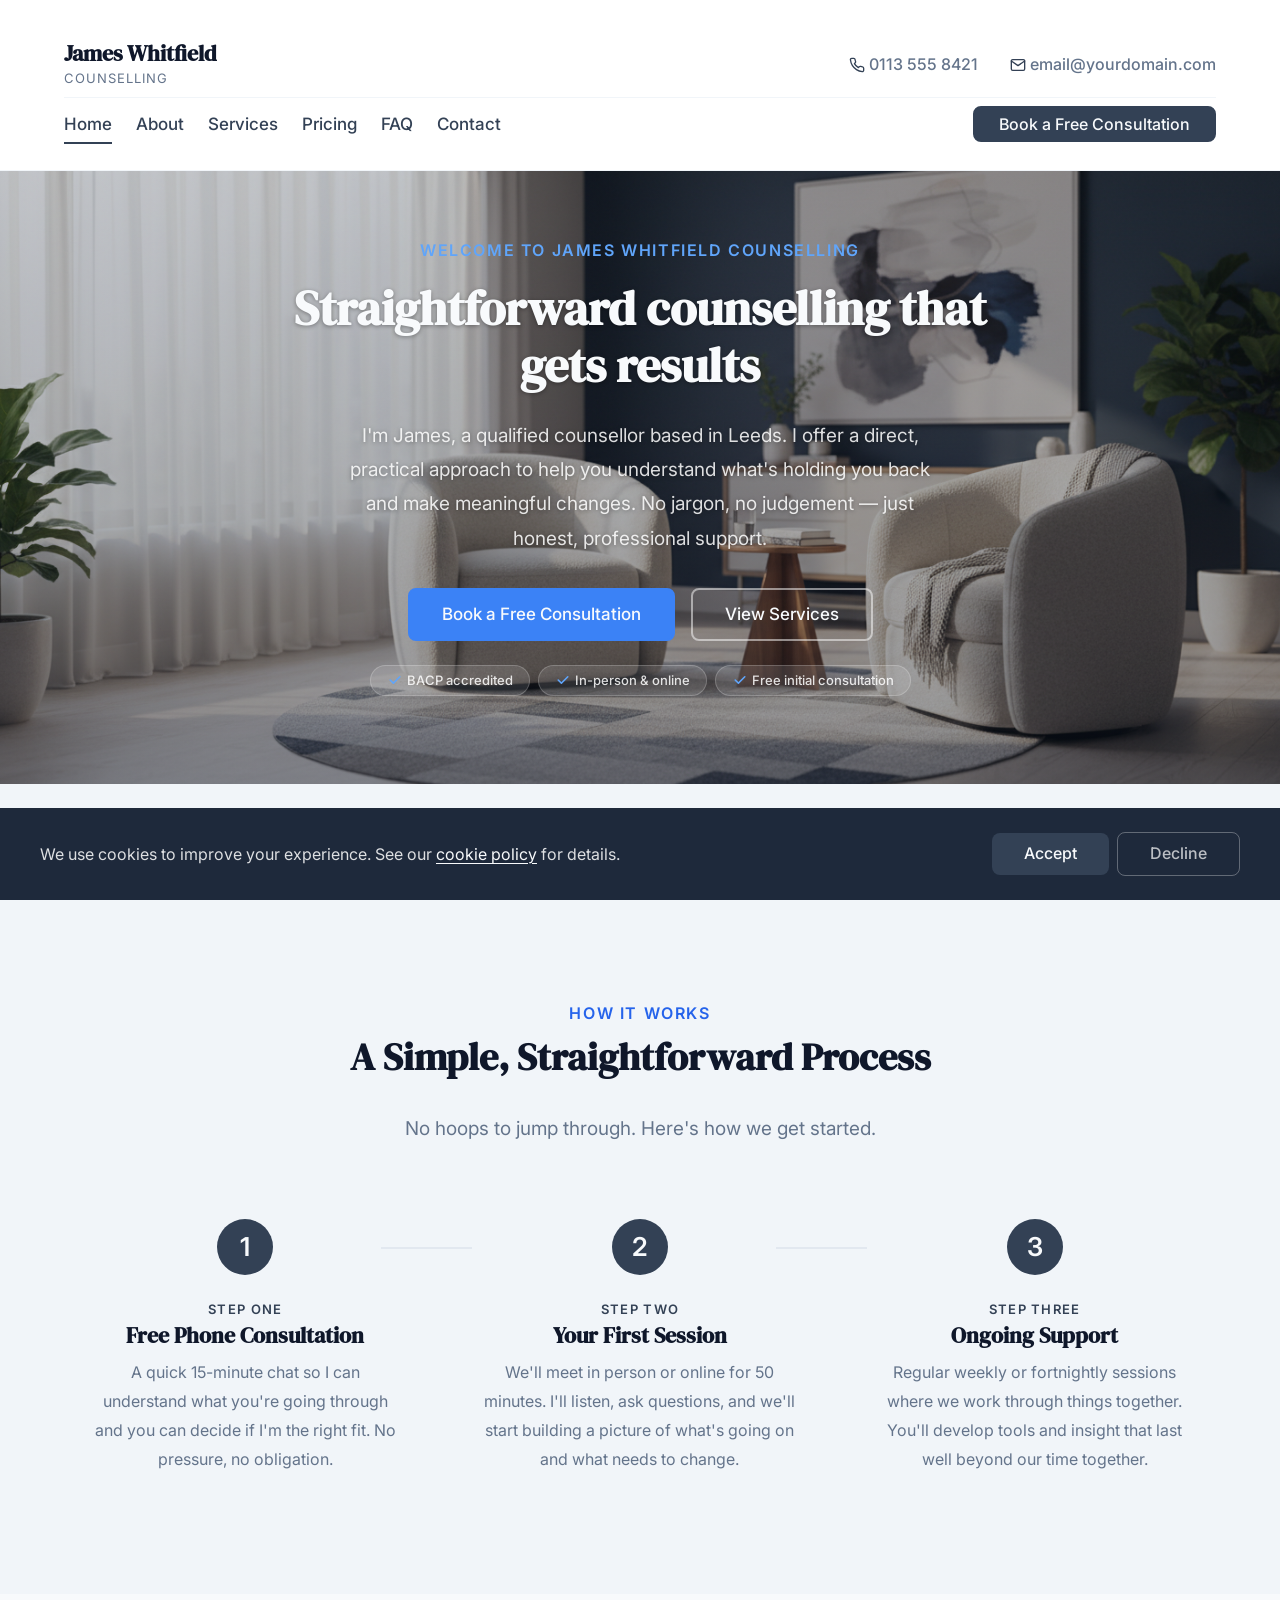
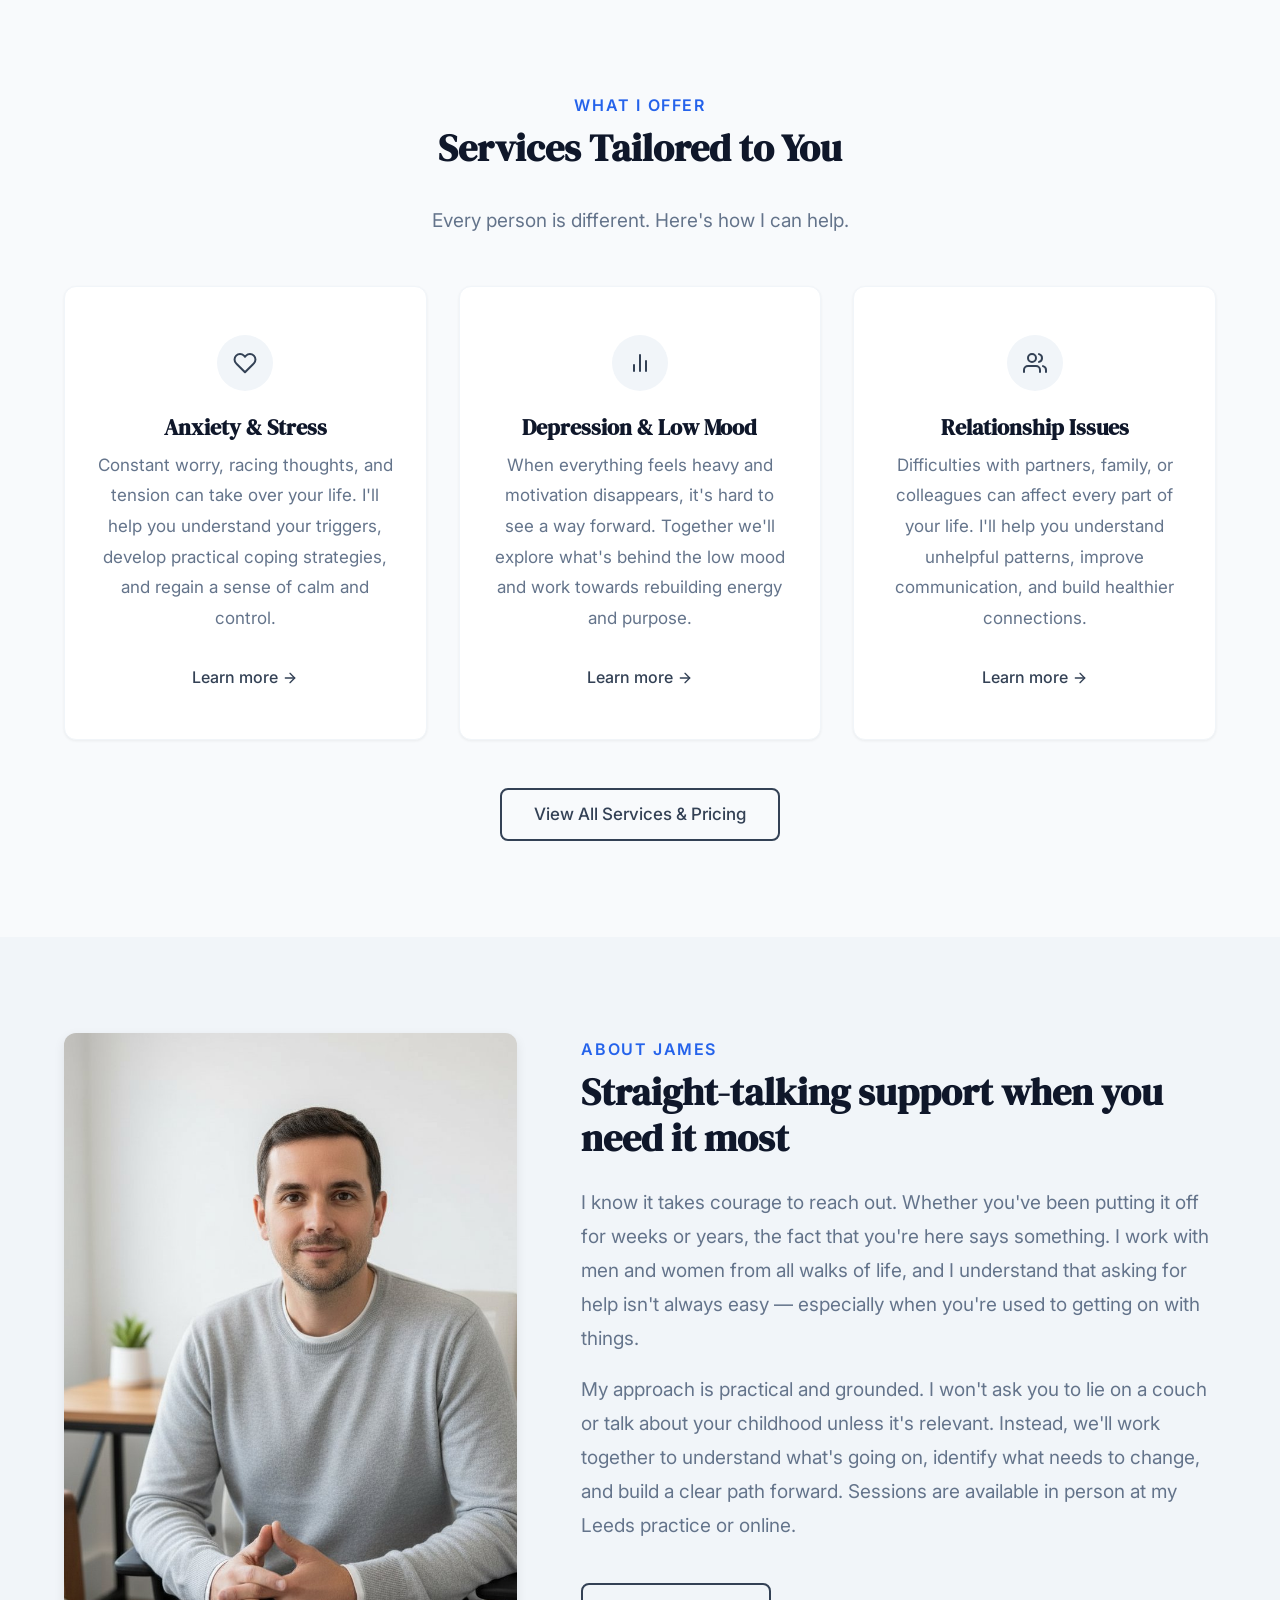
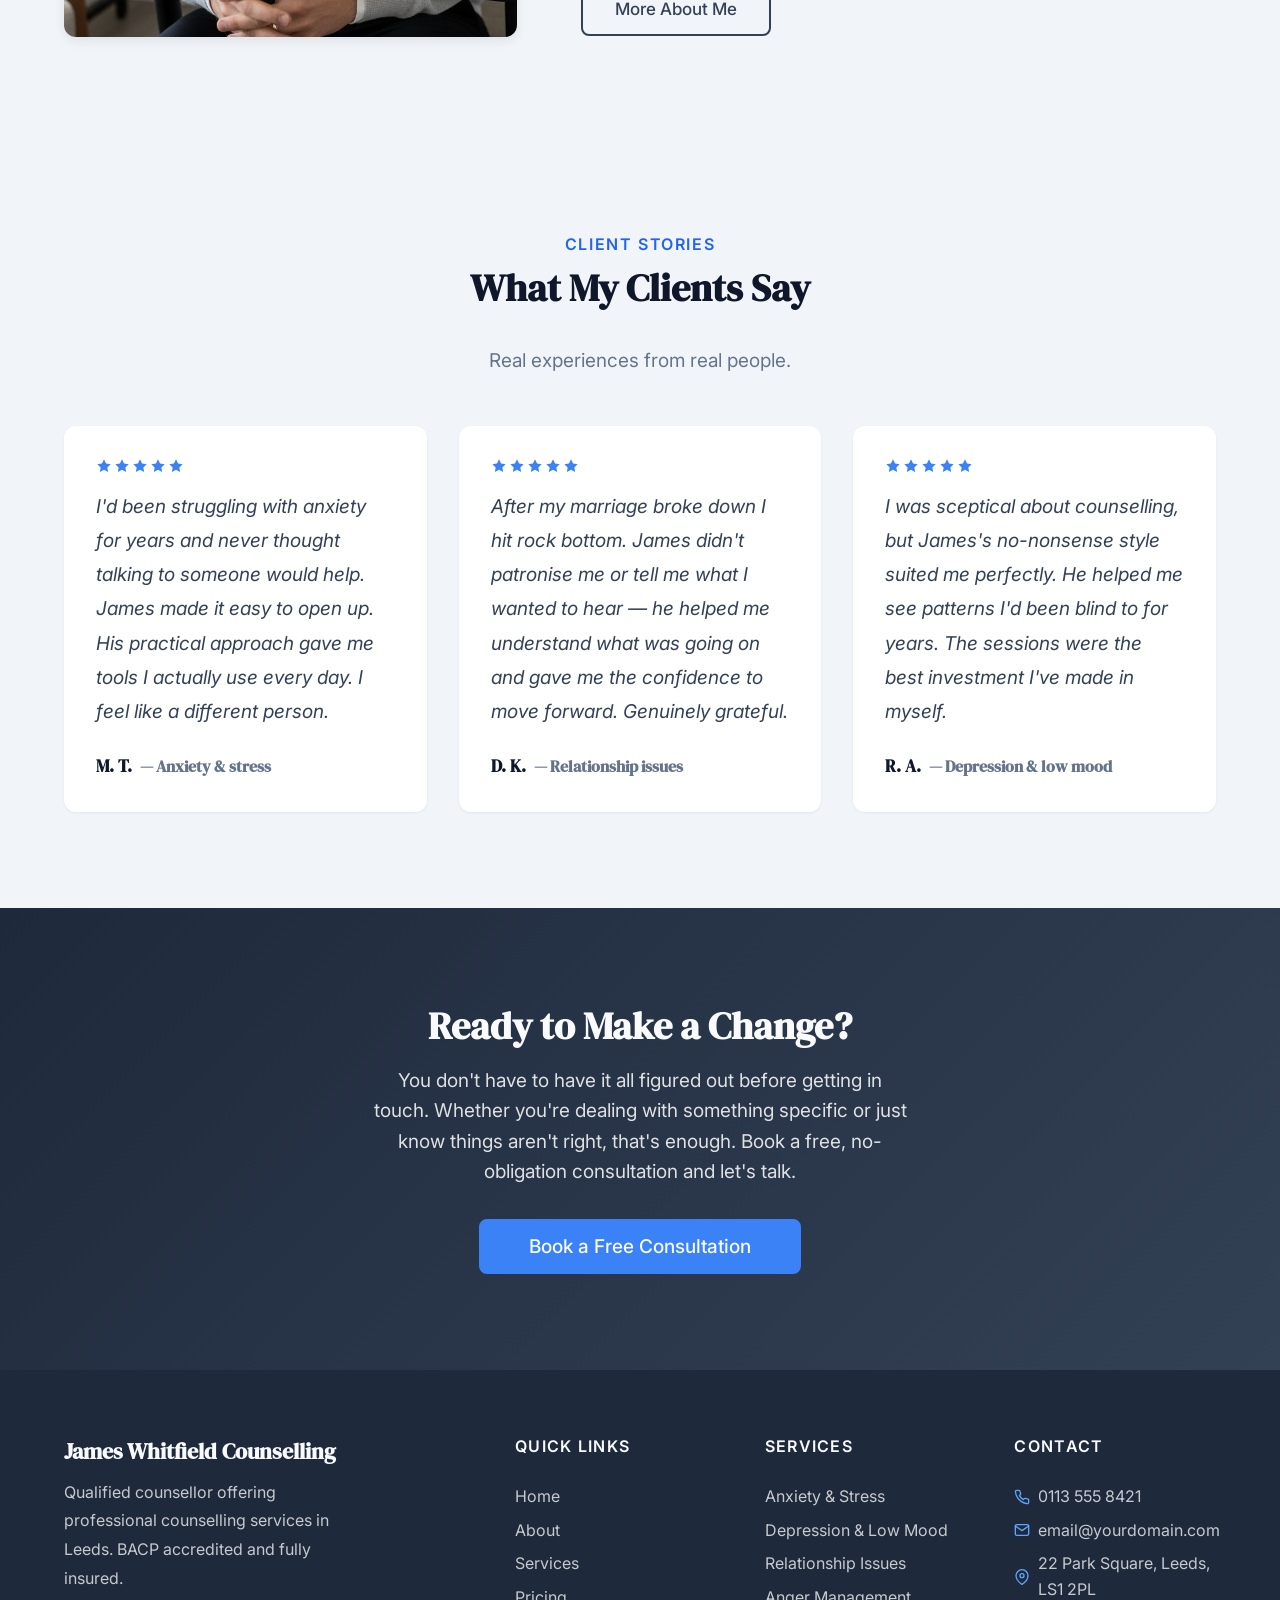
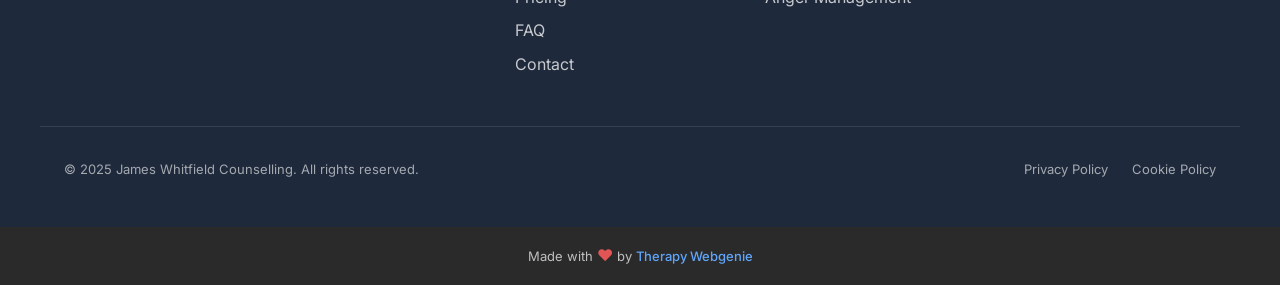
==== commit 509f947d: "Lighter hero overlay, text shadow, steps layout, cookie decline - Hero overlay reduced to 23%/38% so" ====
--- a/index.html
+++ b/index.html
@@ -96,7 +96,7 @@
   <main id="main">
 
     <!-- SECTION: hero -->
-    <section class="hero hero--fullwidth" style="background: linear-gradient(rgba(20, 30, 50, 0.72), rgba(20, 30, 50, 0.78)), url('images/hero-bg.jpg') center/cover no-repeat;">
+    <section class="hero hero--fullwidth" style="background: linear-gradient(rgb(20 30 50 / 23%), rgb(20 30 50 / 38%)), url('images/hero-bg.jpg') center/cover no-repeat;">
       <div class="container hero__inner">
         <div class="hero__content">
           <span class="hero__label">Welcome to James Whitfield Counselling</span>
@@ -120,7 +120,7 @@
     <!-- /SECTION: hero -->
 
     <!-- SECTION: info-band -->
-    <section class="info-band info-band--primary">
+    <section class="info-band info-band--light">
       <div class="container info-band__inner">
         <div class="info-band__item">
           <div class="info-band__icon">
@@ -153,22 +153,37 @@
     </section>
     <!-- /SECTION: info-band -->
 
-    <!-- SECTION: intro -->
+    <!-- SECTION: steps -->
     <section class="section section--alt reveal">
-      <div class="container intro__inner">
-        <div class="intro__image-wrap">
-          <img src="images/home-portrait.jpg" alt="James Whitfield, counsellor at James Whitfield Counselling" class="intro__image" width="600" height="800" loading="lazy">
-        </div>
-        <div class="intro__text">
-          <span class="section-label">Welcome</span>
-          <h2>Straight-talking support when you need it most</h2>
-          <p>I know it takes courage to reach out. Whether you've been putting it off for weeks or years, the fact that you're here says something. I work with men and women from all walks of life, and I understand that asking for help isn't always easy — especially when you're used to getting on with things.</p>
-          <p>My approach is practical and grounded. I won't ask you to lie on a couch or talk about your childhood unless it's relevant. Instead, we'll work together to understand what's going on, identify what needs to change, and build a clear path forward. Sessions are available in person at my Leeds practice or online.</p>
-          <a href="about.html" class="btn btn--secondary">More About Me</a>
-        </div>
-      </div>
-    </section>
-    <!-- /SECTION: intro -->
+      <div class="container">
+        <div class="text-center">
+          <span class="section-label">How It Works</span>
+          <h2>A Simple, Straightforward Process</h2>
+          <p class="section-subtitle">No hoops to jump through. Here's how we get started.</p>
+        </div>
+        <div class="steps steps--connected">
+          <div class="step">
+            <div class="step__number" style="font-family: var(--font-body);">1</div>
+            <span class="step__label">Step One</span>
+            <h3 class="step__title">Free Phone Consultation</h3>
+            <p class="step__text">A quick 15-minute chat so I can understand what you're going through and you can decide if I'm the right fit. No pressure, no obligation.</p>
+          </div>
+          <div class="step">
+            <div class="step__number" style="font-family: var(--font-body);">2</div>
+            <span class="step__label">Step Two</span>
+            <h3 class="step__title">Your First Session</h3>
+            <p class="step__text">We'll meet in person or online for 50 minutes. I'll listen, ask questions, and we'll start building a picture of what's going on and what needs to change.</p>
+          </div>
+          <div class="step">
+            <div class="step__number" style="font-family: var(--font-body);">3</div>
+            <span class="step__label">Step Three</span>
+            <h3 class="step__title">Ongoing Support</h3>
+            <p class="step__text">Regular weekly or fortnightly sessions where we work through things together. You'll develop tools and insight that last well beyond our time together.</p>
+          </div>
+        </div>
+      </div>
+    </section>
+    <!-- /SECTION: steps -->
 
     <!-- SECTION: services-overview -->
     <section class="section reveal">
@@ -218,6 +233,23 @@
     </section>
     <!-- /SECTION: services-overview -->
 
+    <!-- SECTION: intro -->
+    <section class="section section--alt reveal">
+      <div class="container intro__inner">
+        <div class="intro__image-wrap">
+          <img src="images/home-portrait.jpg" alt="James Whitfield, counsellor at James Whitfield Counselling" class="intro__image" width="600" height="800" loading="lazy">
+        </div>
+        <div class="intro__text">
+          <span class="section-label">About James</span>
+          <h2>Straight-talking support when you need it most</h2>
+          <p>I know it takes courage to reach out. Whether you've been putting it off for weeks or years, the fact that you're here says something. I work with men and women from all walks of life, and I understand that asking for help isn't always easy — especially when you're used to getting on with things.</p>
+          <p>My approach is practical and grounded. I won't ask you to lie on a couch or talk about your childhood unless it's relevant. Instead, we'll work together to understand what's going on, identify what needs to change, and build a clear path forward. Sessions are available in person at my Leeds practice or online.</p>
+          <a href="about.html" class="btn btn--secondary">More About Me</a>
+        </div>
+      </div>
+    </section>
+    <!-- /SECTION: intro -->
+
     <!-- SECTION: testimonials -->
     <section class="section section--alt reveal">
       <div class="container text-center">
@@ -336,7 +368,7 @@
   <div class="cookie-banner" role="dialog" aria-label="Cookie consent">
     <div class="cookie-banner__inner">
       <p class="cookie-banner__text">We use cookies to improve your experience. See our <a href="cookies-policy.html">cookie policy</a> for details.</p>
-      <button class="cookie-banner__accept">Accept</button>
+      <div class="cookie-banner__buttons"><button class="cookie-banner__accept">Accept</button><button class="cookie-banner__decline">Decline</button></div>
     </div>
   </div>
 
--- a/css/components.css
+++ b/css/components.css
@@ -741,6 +741,8 @@
   padding: var(--space-xs) var(--space-md);
   border-radius: var(--radius-full);
   border: 1px solid var(--color-border);
+  text-align: left;
+  white-space: nowrap;
 }
 
 .hero__ticks svg {
@@ -1571,7 +1573,7 @@
 
 .hero--showcase .hero__content {
   order: 1;
-  max-width: 540px;
+  max-width: 600px;
   padding: 40px;
   border-radius: 20px;
   backdrop-filter: blur(6px);
@@ -1584,7 +1586,7 @@
 }
 
 .hero--showcase .hero__ticks {
-  flex-wrap: nowrap;
+  margin-bottom: 0;
 }
 
 /* --- Dark card (default) --- */
@@ -1607,15 +1609,10 @@
 
 .hero--showcase-dark .hero__ticks li {
   color: rgba(255, 255, 255, 0.9);
-  background-color: rgba(255, 255, 255, 0.1);
-  border-color: rgba(255, 255, 255, 0.2);
-}
-
-/* Left/right cards: strip pill bg/border to keep card compact */
-.hero--showcase-dark:not(.hero--showcase-center) .hero__ticks li {
   background: none;
   border: none;
-  padding: 0;
+  padding: var(--space-xs) 0;
+  border-radius: 0;
 }
 
 .hero--showcase-dark .hero__ticks svg {
@@ -1663,15 +1660,10 @@
 
 .hero--showcase-light .hero__ticks li {
   color: var(--color-text);
-  background-color: rgba(0, 0, 0, 0.06);
-  border-color: rgba(0, 0, 0, 0.1);
-}
-
-/* Left/right cards: strip pill bg/border to keep card compact */
-.hero--showcase-light:not(.hero--showcase-center) .hero__ticks li {
   background: none;
   border: none;
-  padding: 0;
+  padding: var(--space-xs) 0;
+  border-radius: 0;
 }
 
 .hero--showcase-light .hero__ticks svg {
@@ -1762,6 +1754,12 @@
   .hero--showcase .hero__content {
     max-width: 100%;
     padding: 28px;
+  }
+
+  /* Card is full-width on mobile — buttons and ticks can wrap */
+  .hero--showcase .hero__actions,
+  .hero--showcase .hero__ticks {
+    flex-wrap: wrap;
   }
 
   /* Reset alignment on mobile — always left-aligned full-width */
@@ -1863,6 +1861,20 @@
 
 .nav--transparent-dark .nav__toggle {
   border-color: rgba(255, 255, 255, 0.3);
+}
+
+/* Mobile menu resets — overlay has a white background, so restore dark text */
+.nav--transparent-dark .nav__mobile .nav__link {
+  color: var(--color-text);
+}
+
+.nav--transparent-dark .nav__mobile .nav__link:hover,
+.nav--transparent-dark .nav__mobile .nav__link--active {
+  color: var(--color-primary);
+}
+
+.nav--transparent-dark .nav__mobile .nav__toggle-bar {
+  background-color: var(--color-text);
 }
 
 /* Two-tier dark */
@@ -3694,6 +3706,7 @@
 .icon-box--left {
   text-align: left;
   display: flex;
+  align-items: center;
   gap: var(--space-lg);
 }
 
@@ -4711,7 +4724,7 @@
 }
 
 .comparison__card h3 {
-  font-size: var(--text-md);
+  font-size: var(--text-xl);
   margin-bottom: var(--space-lg);
 }
 
@@ -5185,12 +5198,13 @@
    ============================================= */
 .comparison-table {
   width: 100%;
-  border-collapse: collapse;
+  border-collapse: separate;
+  border-spacing: 0;
   background-color: var(--color-surface);
   border-radius: var(--radius-lg);
   overflow: hidden;
   box-shadow: var(--shadow-sm);
-  border: 1px solid var(--color-border-light);
+  border: 2px solid #ccc;
 }
 
 .comparison-table thead th {
@@ -5201,7 +5215,12 @@
   font-weight: var(--font-weight-bold);
   color: var(--color-text-heading);
   text-align: center;
-  border-bottom: 2px solid var(--color-border);
+  border-bottom: 2px solid #ccc;
+  border-right: 1px solid var(--color-border-light);
+}
+
+.comparison-table thead th:last-child {
+  border-right: none;
 }
 
 .comparison-table thead th:first-child {
@@ -5213,7 +5232,12 @@
   font-size: var(--text-sm);
   color: var(--color-text);
   border-bottom: 1px solid var(--color-border-light);
+  border-right: 1px solid var(--color-border-light);
   text-align: center;
+}
+
+.comparison-table tbody td:last-child {
+  border-right: none;
 }
 
 .comparison-table tbody td:first-child {
@@ -5706,6 +5730,64 @@
   background: rgba(255, 255, 255, 0.25);
 }
 
+/* =============================================
+   VIDEO EMBED
+   Responsive 16:9 wrapper for iframe videos.
+   ============================================= */
+.video-embed {
+  position: relative;
+  padding-bottom: 56.25%;
+  height: 0;
+  overflow: hidden;
+  border-radius: var(--radius-lg);
+  box-shadow: var(--shadow-md);
+}
+
+.video-embed iframe {
+  position: absolute;
+  top: 0;
+  left: 0;
+  width: 100%;
+  height: 100%;
+  border: 0;
+  border-radius: var(--radius-lg);
+}
+
+/* =============================================
+   VIDEO SPLIT
+   Optional centered header across both columns,
+   then text left + video right. Stacks on mobile.
+   ============================================= */
+.video-split {
+  display: grid;
+  grid-template-columns: 1fr;
+  gap: var(--space-2xl);
+  align-items: center;
+}
+
+.video-split__header {
+  text-align: center;
+}
+
+.video-split__header h2 {
+  margin-bottom: var(--space-sm);
+}
+
+.video-split__content p {
+  color: var(--color-text-light);
+  line-height: var(--line-height-relaxed);
+}
+
+@media (min-width: 768px) {
+  .video-split {
+    grid-template-columns: 1fr 1fr;
+  }
+
+  .video-split__header {
+    grid-column: 1 / -1;
+  }
+}
+
 /* --- Back to Top --- */
 .back-to-top {
   position: fixed;
@@ -5976,6 +6058,7 @@
   font-size: var(--text-sm);
   line-height: var(--line-height-relaxed);
   color: rgba(255, 255, 255, 0.85);
+  margin-bottom: 0;
 }
 
 .cookie-banner__text a {
@@ -5999,6 +6082,30 @@
 
 .cookie-banner__accept:hover {
   background: var(--color-primary-dark);
+}
+
+.cookie-banner__decline {
+  background: transparent;
+  color: rgba(255, 255, 255, 0.7);
+  padding: var(--space-sm) var(--space-xl);
+  border-radius: var(--radius-md);
+  font-size: var(--text-sm);
+  font-weight: var(--font-weight-medium);
+  cursor: pointer;
+  border: 1px solid rgba(255, 255, 255, 0.3);
+  white-space: nowrap;
+  transition: color var(--transition-fast), border-color var(--transition-fast);
+}
+
+.cookie-banner__decline:hover {
+  color: var(--color-text-inverse);
+  border-color: rgba(255, 255, 255, 0.6);
+}
+
+.cookie-banner__buttons {
+  display: flex;
+  gap: var(--space-sm);
+  align-items: center;
 }
 
 @media (min-width: 768px) {
--- a/css/theme.css
+++ b/css/theme.css
@@ -40,3 +40,9 @@
   --font-heading: 'DM Serif Display', Georgia, 'Times New Roman', serif;
   --font-body: 'Inter', -apple-system, BlinkMacSystemFont, 'Segoe UI', Roboto, sans-serif;
 }
+
+/* Hero text shadow for lighter overlay */
+.hero__heading,
+.hero__text {
+  text-shadow: 0 1px 4px rgba(0, 0, 0, 0.35);
+}
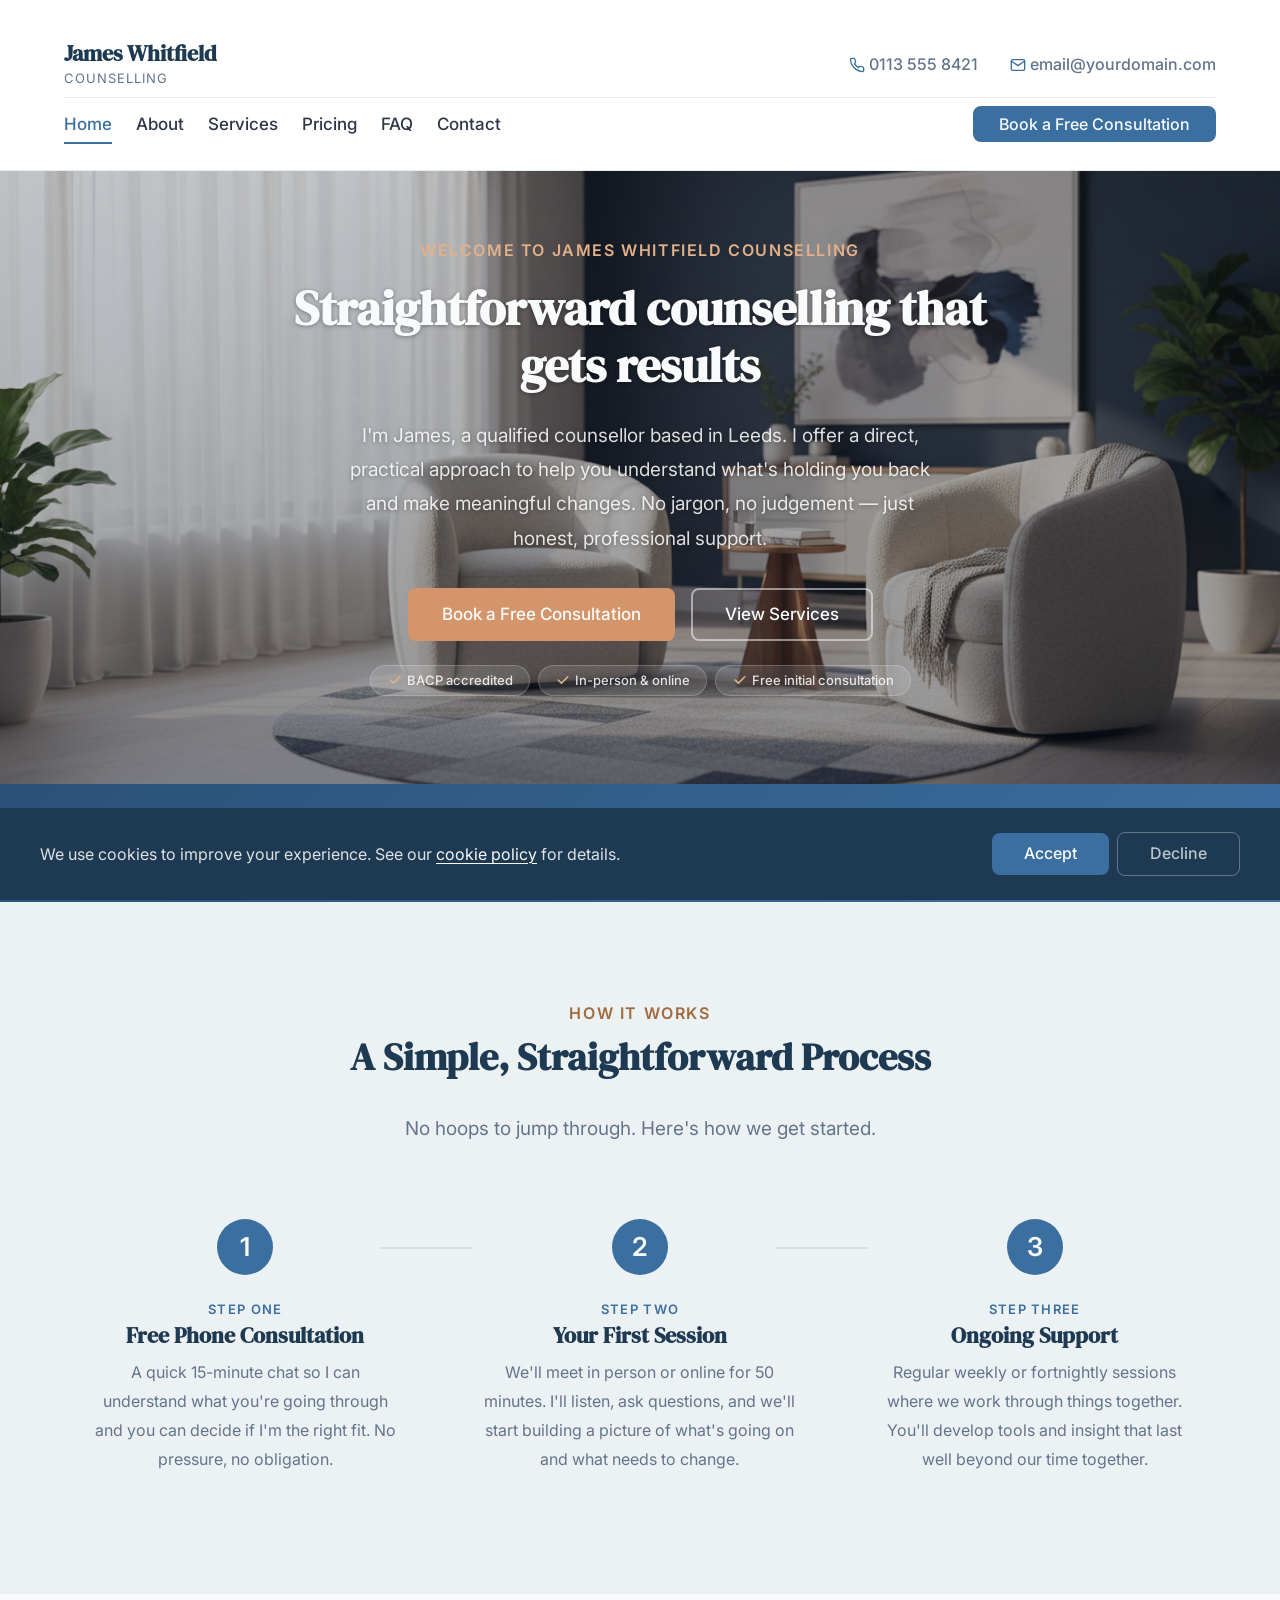
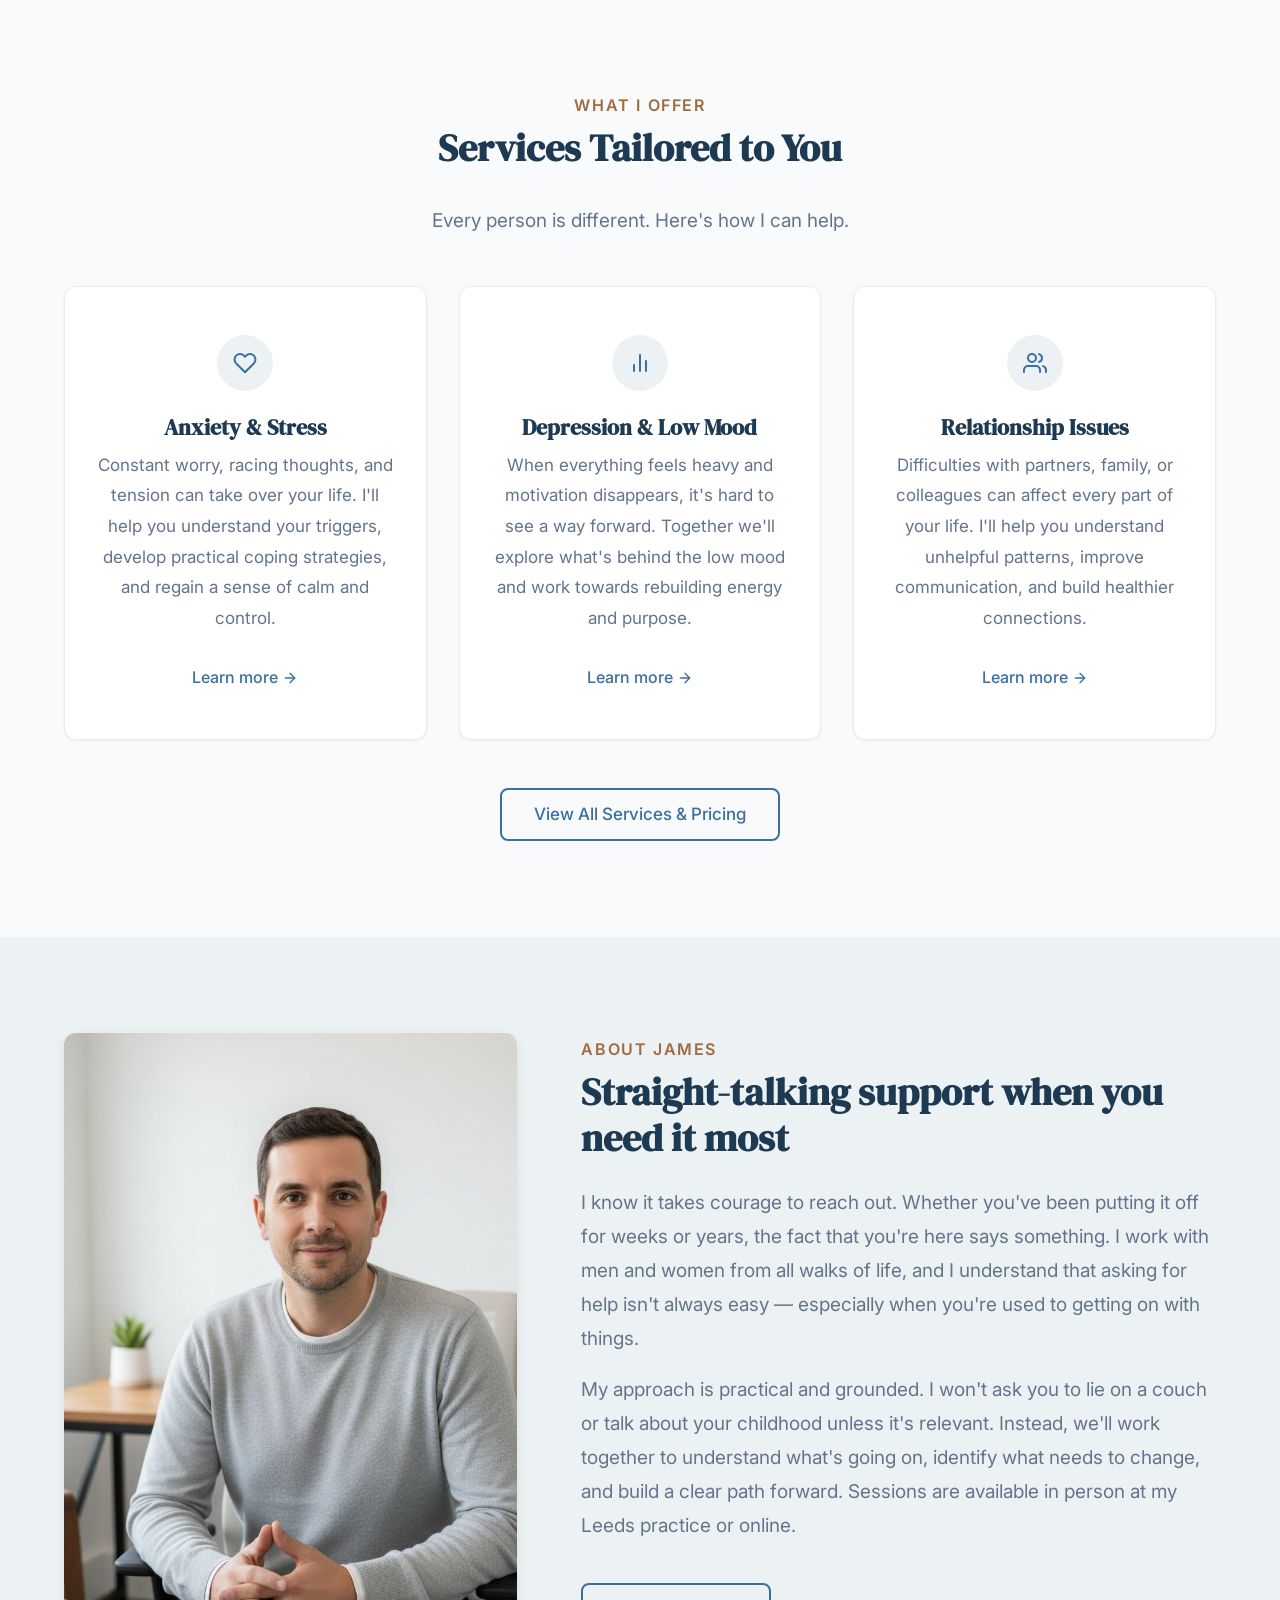
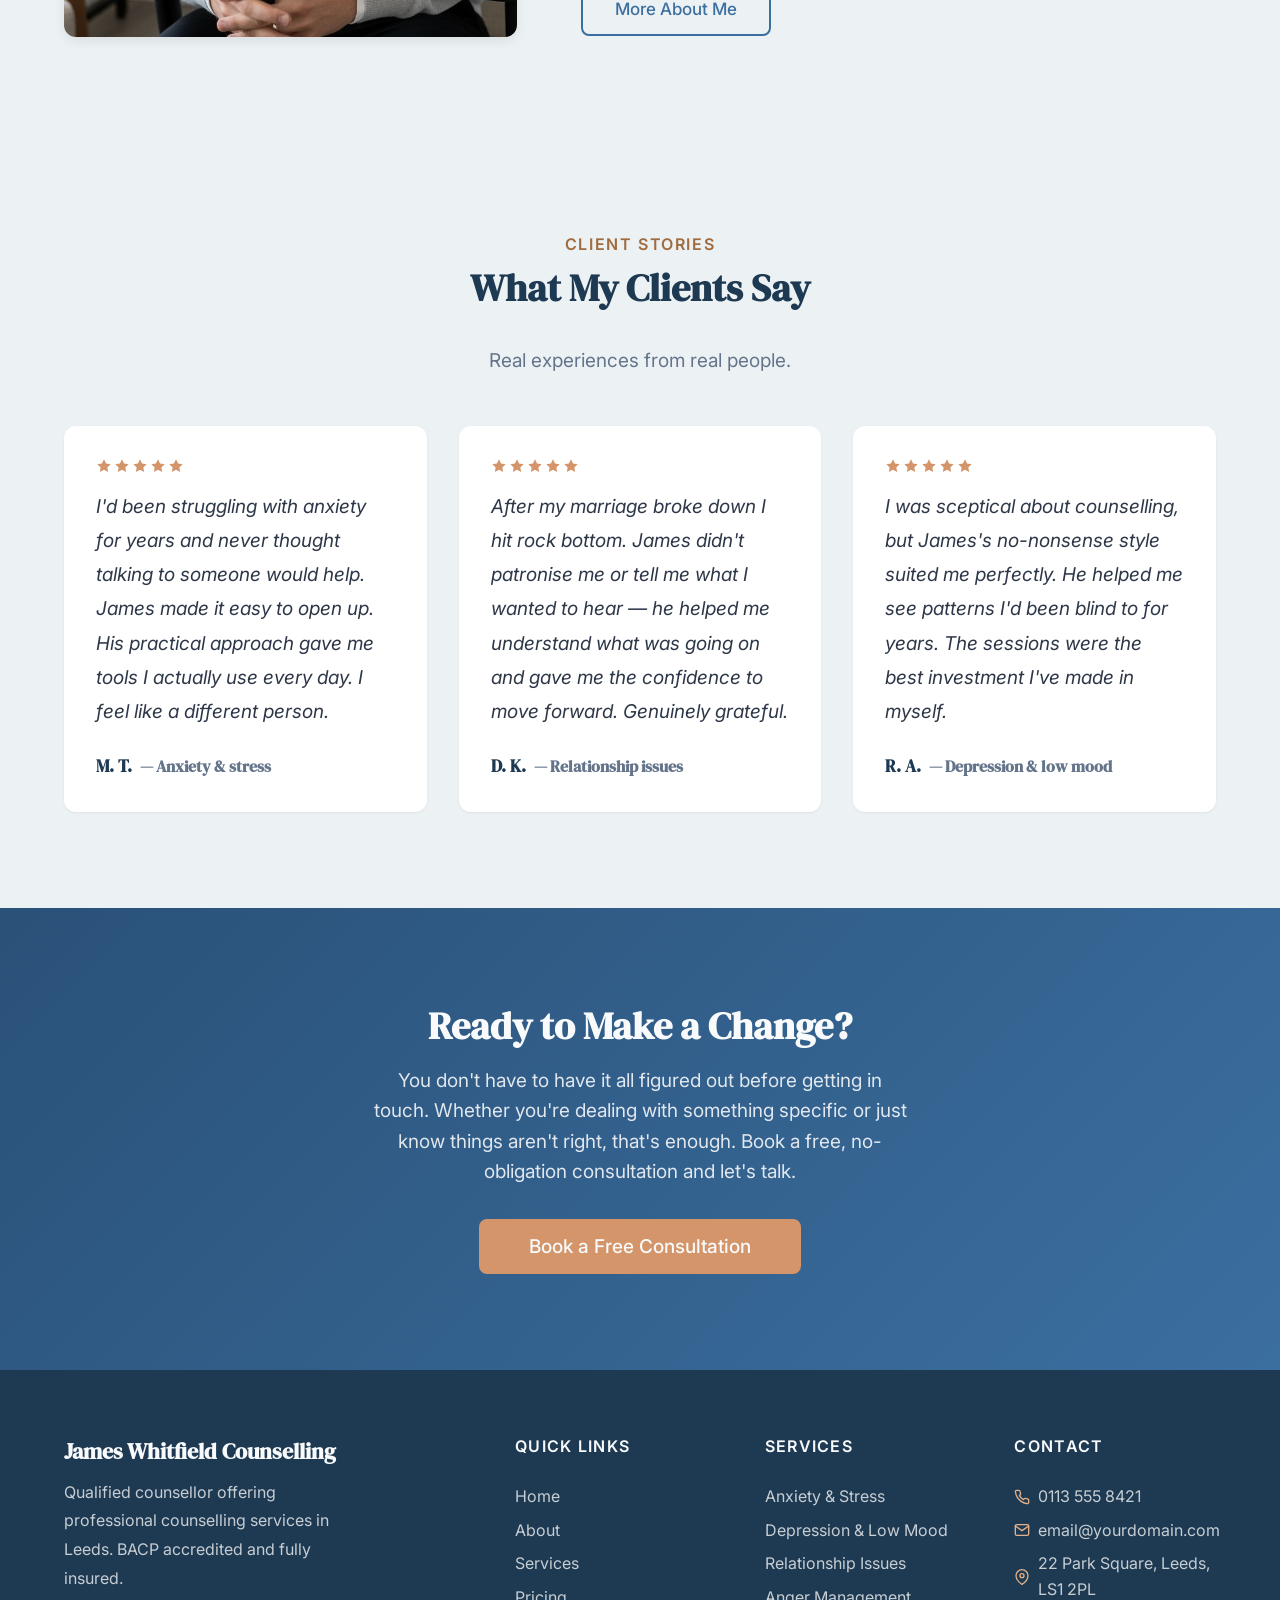
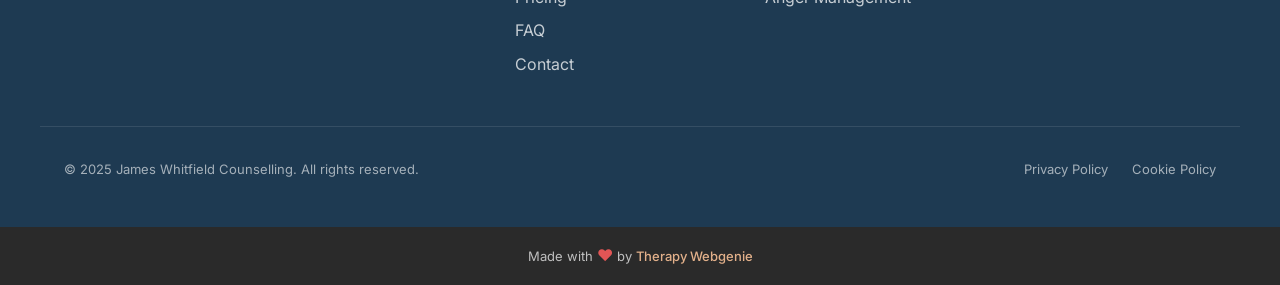
==== commit 31649c4a: "Switch palette from Clean Slate to Trusty Blue - Primary #3B6FA0 (trusty blue) replaces #334155 (gre" ====
--- a/index.html
+++ b/index.html
@@ -120,7 +120,7 @@
     <!-- /SECTION: hero -->
 
     <!-- SECTION: info-band -->
-    <section class="info-band info-band--light">
+    <section class="info-band info-band--primary">
       <div class="container info-band__inner">
         <div class="info-band__item">
           <div class="info-band__icon">
--- a/css/theme.css
+++ b/css/theme.css
@@ -1,6 +1,6 @@
 /* =============================================
-   THEME: Clean Slate
-   Modern, sharp — professional counselling
+   THEME: Trusty Blue
+   Professional, trustworthy — counselling, healthcare
    Font Pairing: Corporate (DM Serif Display + Inter)
    ============================================= */
 
@@ -10,31 +10,31 @@
 /* --- Theme Variables --- */
 :root {
   /* Colour Palette */
-  --color-primary: #334155;
-  --color-primary-light: #475569;
-  --color-primary-dark: #1E293B;
-  --color-secondary: #3B82F6;
-  --color-secondary-light: #60A5FA;
-  --color-secondary-dark: #2563EB;
-  --color-accent: #8B5CF6;
-  --color-accent-light: #A78BFA;
+  --color-primary: #3B6FA0;
+  --color-primary-light: #5A8FBF;
+  --color-primary-dark: #2A5178;
+  --color-secondary: #D4956A;
+  --color-secondary-light: #E2B08A;
+  --color-secondary-dark: #A06B3E;
+  --color-accent: #6B8E7B;
+  --color-accent-light: #8FB3A0;
 
-  --color-bg: #F8FAFC;
-  --color-bg-alt: #F1F5F9;
-  --color-bg-dark: #1E293B;
+  --color-bg: #F8FAFB;
+  --color-bg-alt: #ECF1F4;
+  --color-bg-dark: #1E3A52;
   --color-surface: #FFFFFF;
-  --color-surface-alt: #F8FAFC;
+  --color-surface-alt: #F2F6F8;
 
-  --color-text: #334155;
+  --color-text: #2D3748;
   --color-text-light: #64748B;
-  --color-text-inverse: #F8FAFC;
-  --color-text-heading: #0F172A;
+  --color-text-inverse: #F8FAFB;
+  --color-text-heading: #1E3A52;
 
-  --color-border: #E2E8F0;
-  --color-border-light: #F1F5F9;
+  --color-border: #D4DCE4;
+  --color-border-light: #E8EDF2;
 
-  --color-success: #10B981;
-  --color-error: #EF4444;
+  --color-success: #3B8F6F;
+  --color-error: #C45B5B;
 
   /* Typography */
   --font-heading: 'DM Serif Display', Georgia, 'Times New Roman', serif;
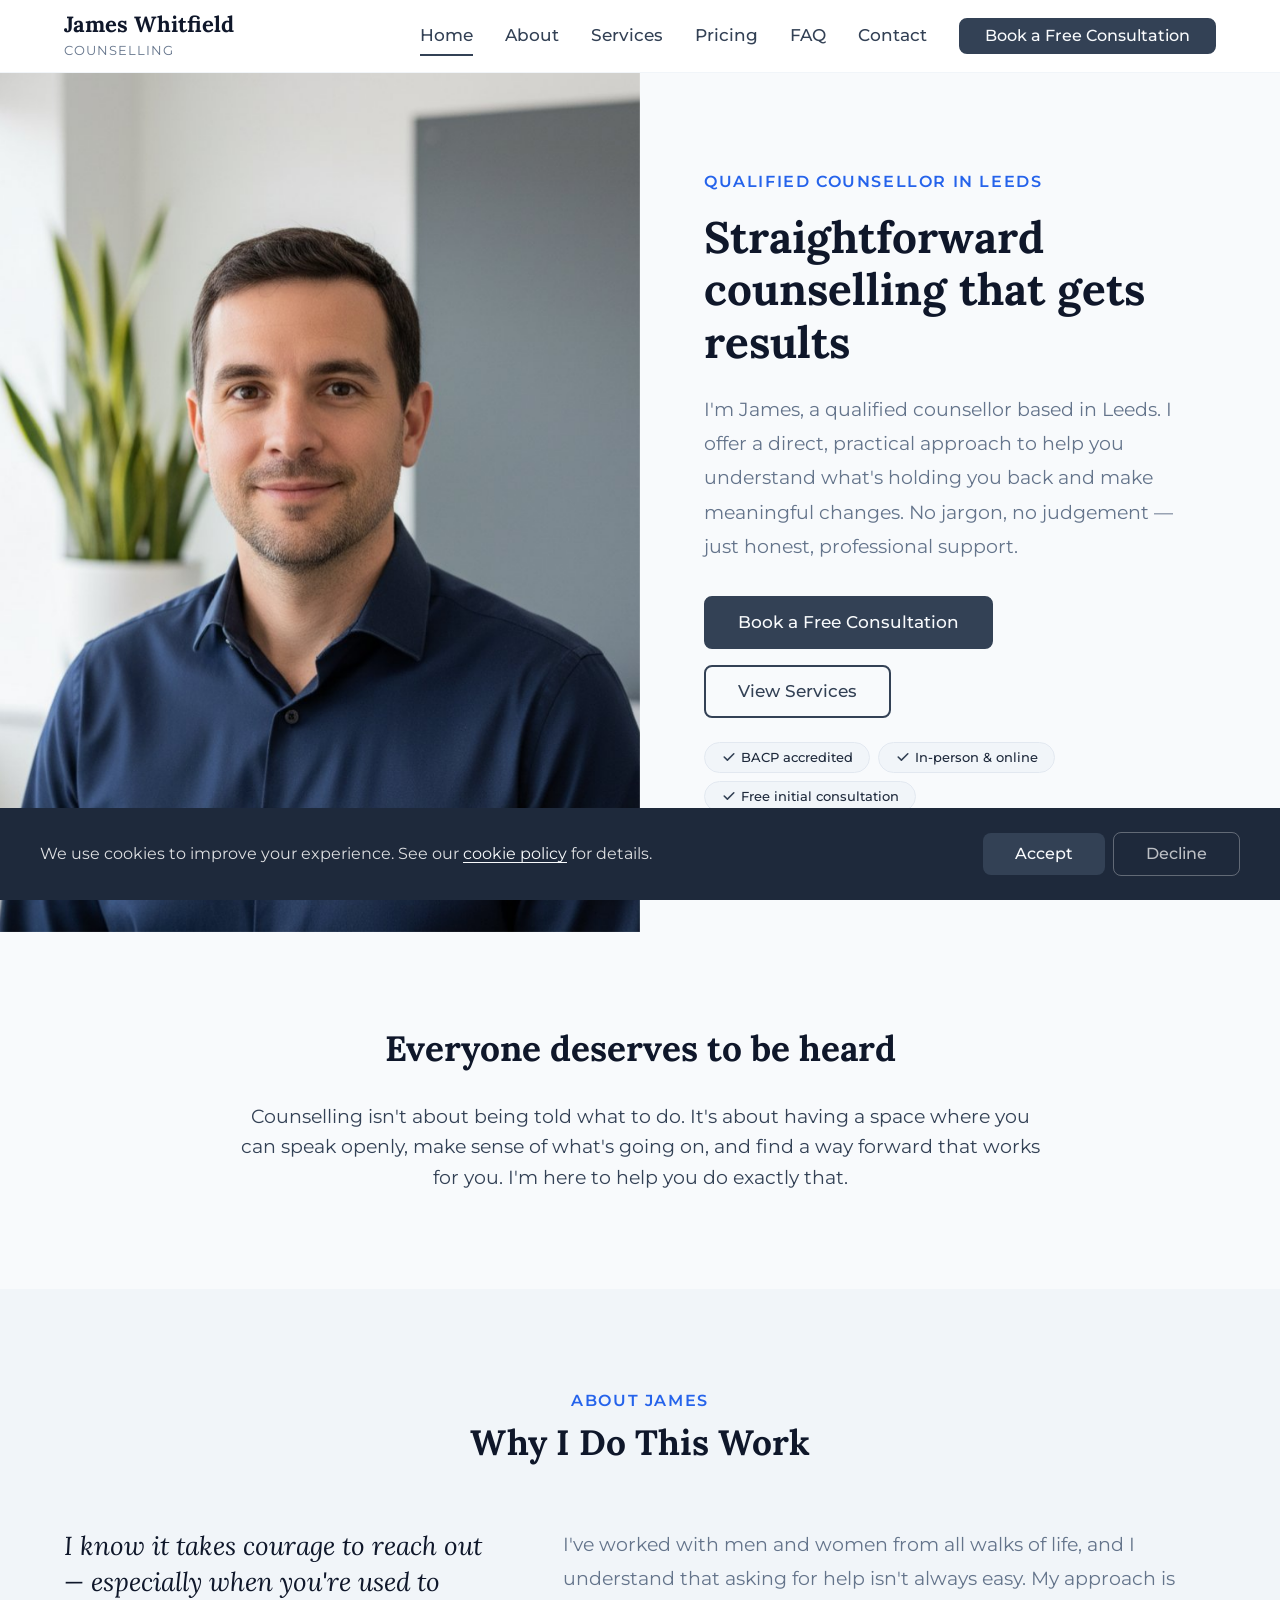
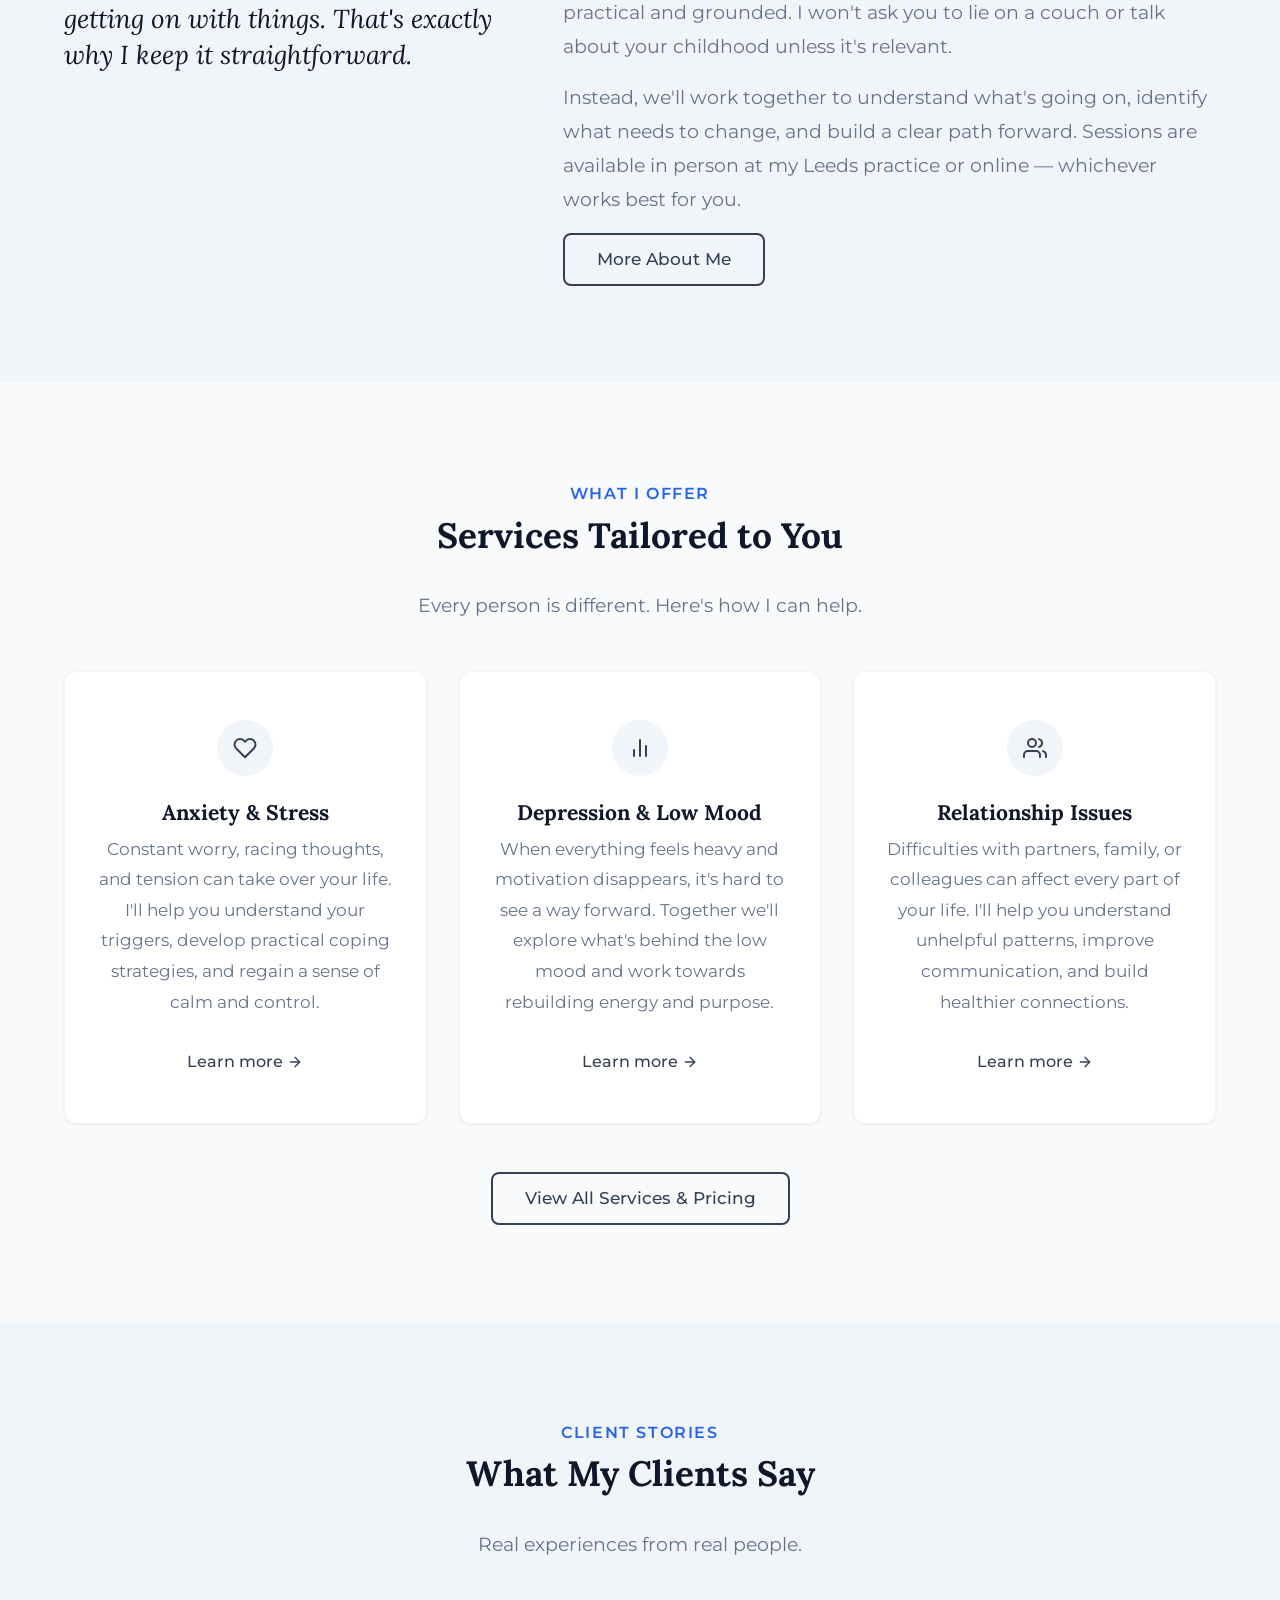
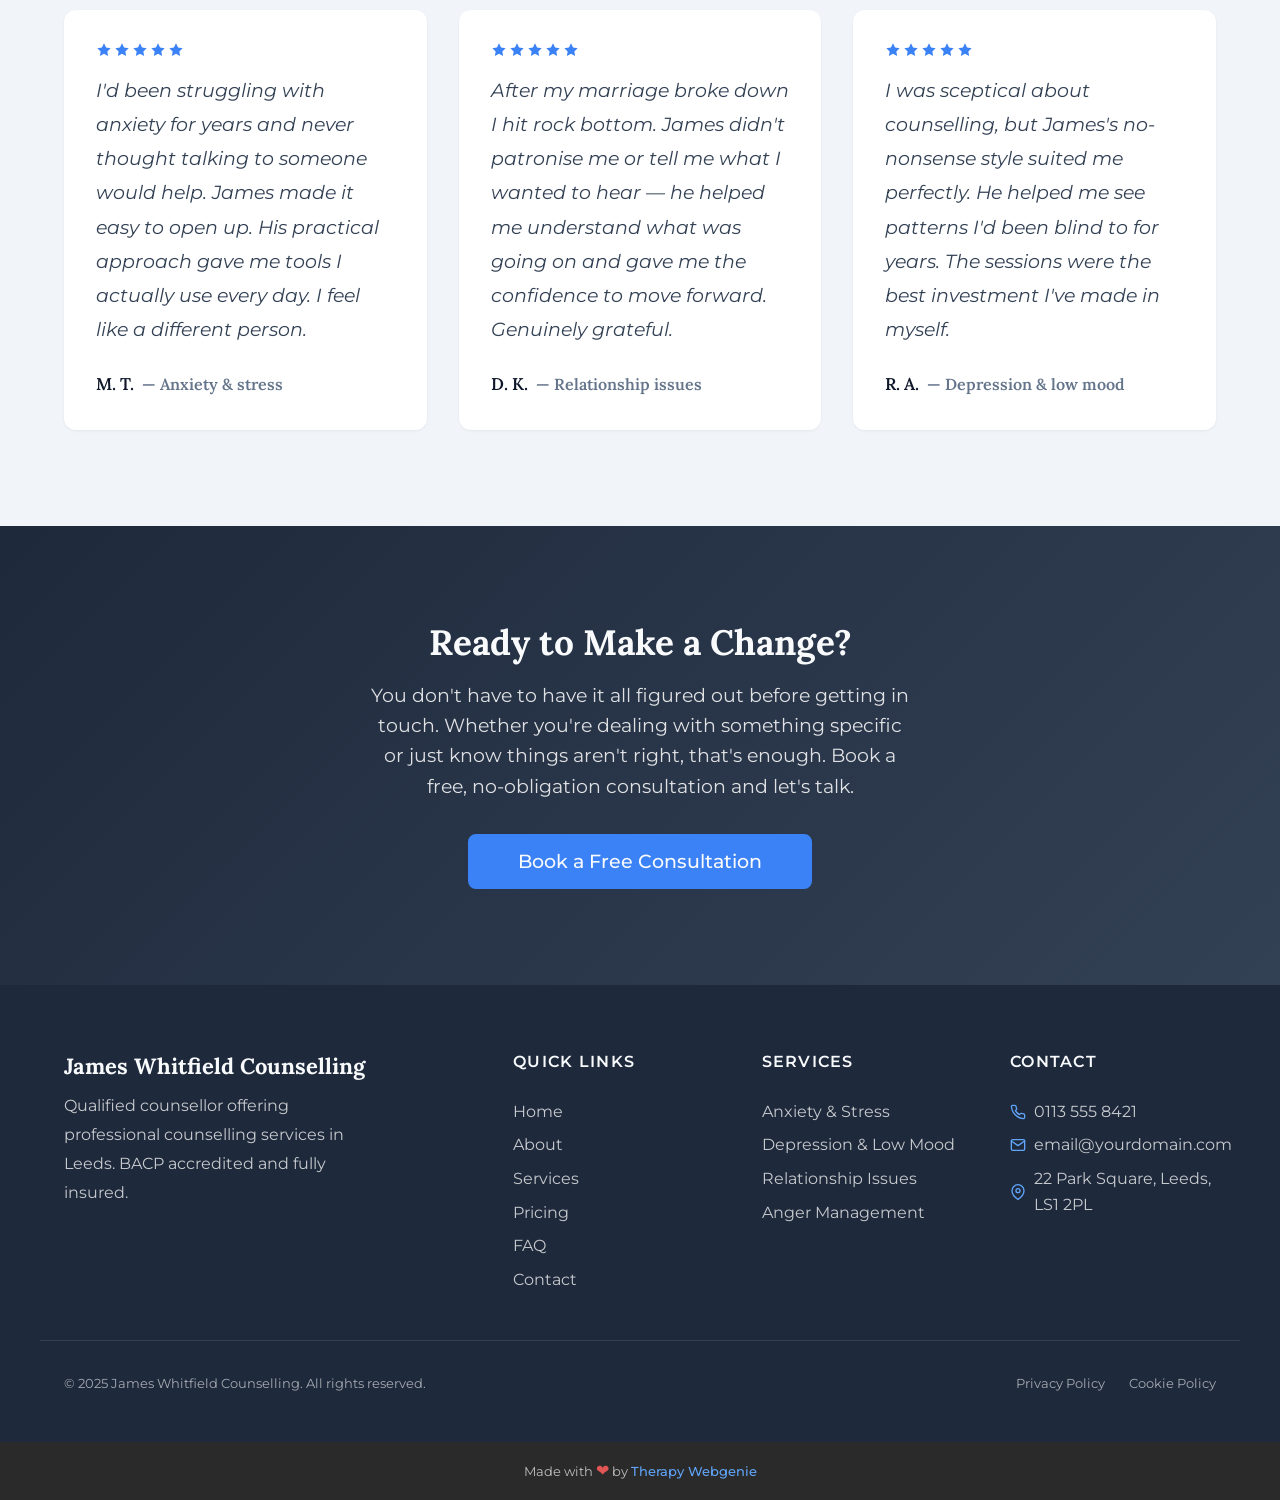
==== commit 2d9c47dc: "Redesign homepage: Clean Slate palette, story-text layout - Switch from Trusty Blue to Clean Slate (" ====
--- a/index.html
+++ b/index.html
@@ -7,18 +7,18 @@
   <meta name="author" content="James Whitfield">
   <title>James Whitfield Counselling — Professional counselling for real change</title>
 
-  <link rel="canonical" href="https://demo-counsellor-male.github.io/">
+  <link rel="canonical" href="https://trulyempoweredcode.github.io/demo-counsellor2/">
 
   <meta property="og:type" content="website">
-  <meta property="og:url" content="https://demo-counsellor-male.github.io/">
+  <meta property="og:url" content="https://trulyempoweredcode.github.io/demo-counsellor2/">
   <meta property="og:title" content="James Whitfield Counselling — Professional counselling for real change">
   <meta property="og:description" content="Qualified counsellor in Leeds offering professional counselling for anxiety, depression, and relationship issues.">
-  <meta property="og:image" content="https://demo-counsellor-male.github.io/images/hero.jpg">
+  <meta property="og:image" content="https://trulyempoweredcode.github.io/demo-counsellor2/images/hero-bg.jpg">
 
   <meta name="twitter:card" content="summary_large_image">
   <meta name="twitter:title" content="James Whitfield Counselling — Professional counselling for real change">
   <meta name="twitter:description" content="Qualified counsellor in Leeds offering professional counselling for anxiety, depression, and relationship issues.">
-  <meta name="twitter:image" content="https://demo-counsellor-male.github.io/images/hero.jpg">
+  <meta name="twitter:image" content="https://trulyempoweredcode.github.io/demo-counsellor2/images/hero-bg.jpg">
 
   <link rel="preconnect" href="https://fonts.googleapis.com">
   <link rel="preconnect" href="https://fonts.gstatic.com" crossorigin>
@@ -34,42 +34,27 @@
   <a href="#main" class="skip-link">Skip to main content</a>
 
   <!-- SECTION: nav -->
-  <nav class="nav nav--two-tier" role="navigation" aria-label="Main navigation">
-    <div class="container">
-      <div class="nav__top">
-        <a href="index.html" class="nav__brand nav__brand--inline">
-          <div class="nav__brand-text">
-            <span class="nav__name"><!-- PROFILE:site_title -->James Whitfield<!-- /PROFILE:site_title --></span>
-            <span class="nav__title"><!-- PROFILE:site_slogan -->Counselling<!-- /PROFILE:site_slogan --></span>
-          </div>
-        </a>
-        <div class="nav__contact">
-          <div class="nav__contact-item">
-            <svg xmlns="http://www.w3.org/2000/svg" viewBox="0 0 24 24" fill="none" stroke="currentColor" stroke-width="2" stroke-linecap="round" stroke-linejoin="round"><path d="M22 16.92v3a2 2 0 0 1-2.18 2 19.79 19.79 0 0 1-8.63-3.07 19.5 19.5 0 0 1-6-6 19.79 19.79 0 0 1-3.07-8.67A2 2 0 0 1 4.11 2h3a2 2 0 0 1 2 1.72c.127.96.361 1.903.7 2.81a2 2 0 0 1-.45 2.11L8.09 9.91a16 16 0 0 0 6 6l1.27-1.27a2 2 0 0 1 2.11-.45c.907.339 1.85.573 2.81.7A2 2 0 0 1 22 16.92z"></path></svg>
-            <!-- PROFILE:phone_landline --><a href="tel:01135558421">0113 555 8421</a><!-- /PROFILE:phone_landline -->
-          </div>
-          <div class="nav__contact-item">
-            <svg xmlns="http://www.w3.org/2000/svg" viewBox="0 0 24 24" fill="none" stroke="currentColor" stroke-width="2" stroke-linecap="round" stroke-linejoin="round"><path d="M4 4h16c1.1 0 2 .9 2 2v12c0 1.1-.9 2-2 2H4c-1.1 0-2-.9-2-2V6c0-1.1.9-2 2-2z"></path><polyline points="22,6 12,13 2,6"></polyline></svg>
-            <!-- PROFILE:email --><a href="mailto:email@yourdomain.com">email@yourdomain.com</a><!-- /PROFILE:email -->
-          </div>
-        </div>
-      </div>
-      <div class="nav__bottom">
-        <div class="nav__links">
-          <a href="index.html" class="nav__link nav__link--active">Home</a>
-          <a href="about.html" class="nav__link">About</a>
-          <a href="services.html" class="nav__link">Services</a>
-          <a href="pricing.html" class="nav__link">Pricing</a>
-          <a href="faq.html" class="nav__link">FAQ</a>
-          <a href="contact.html" class="nav__link">Contact</a>
-          <a href="contact.html" class="btn btn--primary nav__cta">Book a Free Consultation</a>
-        </div>
-        <button class="nav__toggle" aria-label="Toggle menu" aria-expanded="false" aria-controls="mobile-menu">
-          <span class="nav__toggle-bar"></span>
-          <span class="nav__toggle-bar"></span>
-          <span class="nav__toggle-bar"></span>
-        </button>
-      </div>
+  <nav class="nav" role="navigation" aria-label="Main navigation">
+    <div class="container nav__inner">
+      <a href="index.html" class="nav__brand">
+        <!-- PROFILE:logo --><!-- /PROFILE:logo -->
+        <span class="nav__name"><!-- PROFILE:site_title -->James Whitfield<!-- /PROFILE:site_title --></span>
+        <span class="nav__title"><!-- PROFILE:site_slogan -->Counselling<!-- /PROFILE:site_slogan --></span>
+      </a>
+      <div class="nav__links">
+        <a href="index.html" class="nav__link nav__link--active">Home</a>
+        <a href="about.html" class="nav__link">About</a>
+        <a href="services.html" class="nav__link">Services</a>
+        <a href="pricing.html" class="nav__link">Pricing</a>
+        <a href="faq.html" class="nav__link">FAQ</a>
+        <a href="contact.html" class="nav__link">Contact</a>
+        <a href="contact.html" class="btn btn--primary nav__cta">Book a Free Consultation</a>
+      </div>
+      <button class="nav__toggle" aria-label="Toggle menu" aria-expanded="false" aria-controls="mobile-menu">
+        <span class="nav__toggle-bar"></span>
+        <span class="nav__toggle-bar"></span>
+        <span class="nav__toggle-bar"></span>
+      </button>
     </div>
     <div class="nav__mobile" id="mobile-menu" role="menu">
       <a href="index.html" class="nav__link nav__link--active" role="menuitem">Home</a>
@@ -79,27 +64,41 @@
       <a href="faq.html" class="nav__link" role="menuitem">FAQ</a>
       <a href="contact.html" class="nav__link" role="menuitem">Contact</a>
       <a href="contact.html" class="btn btn--primary" role="menuitem">Book a Free Consultation</a>
-      <div class="nav__mobile-contact">
-        <div class="nav__contact-item">
-          <svg xmlns="http://www.w3.org/2000/svg" viewBox="0 0 24 24" fill="none" stroke="currentColor" stroke-width="2" stroke-linecap="round" stroke-linejoin="round"><path d="M22 16.92v3a2 2 0 0 1-2.18 2 19.79 19.79 0 0 1-8.63-3.07 19.5 19.5 0 0 1-6-6 19.79 19.79 0 0 1-3.07-8.67A2 2 0 0 1 4.11 2h3a2 2 0 0 1 2 1.72c.127.96.361 1.903.7 2.81a2 2 0 0 1-.45 2.11L8.09 9.91a16 16 0 0 0 6 6l1.27-1.27a2 2 0 0 1 2.11-.45c.907.339 1.85.573 2.81.7A2 2 0 0 1 22 16.92z"></path></svg>
-          <a href="tel:01135558421">0113 555 8421</a>
-        </div>
-        <div class="nav__contact-item">
-          <svg xmlns="http://www.w3.org/2000/svg" viewBox="0 0 24 24" fill="none" stroke="currentColor" stroke-width="2" stroke-linecap="round" stroke-linejoin="round"><path d="M4 4h16c1.1 0 2 .9 2 2v12c0 1.1-.9 2-2 2H4c-1.1 0-2-.9-2-2V6c0-1.1.9-2 2-2z"></path><polyline points="22,6 12,13 2,6"></polyline></svg>
-          <a href="mailto:email@yourdomain.com">email@yourdomain.com</a>
-        </div>
-      </div>
     </div>
   </nav>
   <!-- /SECTION: nav -->
 
+  <!-- Compact scroll header -->
+  <div class="nav-scroll" aria-hidden="true">
+    <div class="container nav-scroll__inner">
+      <div class="nav-scroll__brand">
+        <span class="nav-scroll__name"><!-- PROFILE:site_title -->James Whitfield<!-- /PROFILE:site_title --></span>
+        <span class="nav-scroll__title"><!-- PROFILE:site_slogan -->Counselling<!-- /PROFILE:site_slogan --></span>
+      </div>
+      <div class="nav-scroll__right">
+        <a href="tel:01135558421" class="nav-scroll__phone">
+          <svg xmlns="http://www.w3.org/2000/svg" viewBox="0 0 24 24" fill="none" stroke="currentColor" stroke-width="2" stroke-linecap="round" stroke-linejoin="round"><path d="M22 16.92v3a2 2 0 0 1-2.18 2 19.79 19.79 0 0 1-8.63-3.07 19.5 19.5 0 0 1-6-6 19.79 19.79 0 0 1-3.07-8.67A2 2 0 0 1 4.11 2h3a2 2 0 0 1 2 1.72c.127.96.361 1.903.7 2.81a2 2 0 0 1-.45 2.11L8.09 9.91a16 16 0 0 0 6 6l1.27-1.27a2 2 0 0 1 2.11-.45c.907.339 1.85.573 2.81.7A2 2 0 0 1 22 16.92z"></path></svg>
+          0113 555 8421
+        </a>
+        <a href="tel:01135558421" class="nav-scroll__phone-icon" aria-label="Call us">
+          <svg xmlns="http://www.w3.org/2000/svg" viewBox="0 0 24 24" fill="none" stroke="currentColor" stroke-width="2" stroke-linecap="round" stroke-linejoin="round"><path d="M22 16.92v3a2 2 0 0 1-2.18 2 19.79 19.79 0 0 1-8.63-3.07 19.5 19.5 0 0 1-6-6 19.79 19.79 0 0 1-3.07-8.67A2 2 0 0 1 4.11 2h3a2 2 0 0 1 2 1.72c.127.96.361 1.903.7 2.81a2 2 0 0 1-.45 2.11L8.09 9.91a16 16 0 0 0 6 6l1.27-1.27a2 2 0 0 1 2.11-.45c.907.339 1.85.573 2.81.7A2 2 0 0 1 22 16.92z"></path></svg>
+        </a>
+        <button class="nav-scroll__toggle" aria-label="Toggle menu">
+          <span class="nav-scroll__toggle-bar"></span>
+          <span class="nav-scroll__toggle-bar"></span>
+          <span class="nav-scroll__toggle-bar"></span>
+        </button>
+      </div>
+    </div>
+  </div>
+
   <main id="main">
 
     <!-- SECTION: hero -->
-    <section class="hero hero--fullwidth" style="background: linear-gradient(rgb(20 30 50 / 23%), rgb(20 30 50 / 38%)), url('images/hero-bg.jpg') center/cover no-repeat;">
+    <section class="hero hero--half">
       <div class="container hero__inner">
         <div class="hero__content">
-          <span class="hero__label">Welcome to James Whitfield Counselling</span>
+          <span class="hero__label">Qualified Counsellor in Leeds</span>
           <h1 class="hero__heading">Straightforward counselling that gets results</h1>
           <p class="hero__text">I'm James, a qualified counsellor based in Leeds. I offer a direct, practical approach to help you understand what's holding you back and make meaningful changes. No jargon, no judgement — just honest, professional support.</p>
           <div class="hero__actions">
@@ -113,77 +112,43 @@
           </ul>
         </div>
         <div class="hero__image-wrap">
-          <img src="images/hero.jpg" alt="James Whitfield Counselling — professional practice" class="hero__image" width="800" height="600" loading="eager">
+          <img src="images/hero-bg.jpg" alt="James Whitfield, qualified counsellor in Leeds" class="hero__image" width="800" height="600" loading="eager">
         </div>
       </div>
     </section>
     <!-- /SECTION: hero -->
 
-    <!-- SECTION: info-band -->
-    <section class="info-band info-band--primary">
-      <div class="container info-band__inner">
-        <div class="info-band__item">
-          <div class="info-band__icon">
-            <svg xmlns="http://www.w3.org/2000/svg" viewBox="0 0 24 24" fill="none" stroke="currentColor" stroke-width="2" stroke-linecap="round" stroke-linejoin="round"><path d="M17 21v-2a4 4 0 0 0-4-4H5a4 4 0 0 0-4 4v2"></path><circle cx="9" cy="7" r="4"></circle><path d="M23 21v-2a4 4 0 0 0-3-3.87"></path><path d="M16 3.13a4 4 0 0 1 0 7.75"></path></svg>
-          </div>
-          <div class="info-band__item-text">
-            <span class="info-band__title">400+ Clients Helped</span>
-            <span class="info-band__text">Building trust, one session at a time</span>
-          </div>
-        </div>
-        <div class="info-band__item">
-          <div class="info-band__icon">
-            <svg xmlns="http://www.w3.org/2000/svg" viewBox="0 0 24 24" fill="none" stroke="currentColor" stroke-width="2" stroke-linecap="round" stroke-linejoin="round"><circle cx="12" cy="12" r="10"></circle><polyline points="12 6 12 12 16 14"></polyline></svg>
-          </div>
-          <div class="info-band__item-text">
-            <span class="info-band__title">10 Years' Experience</span>
-            <span class="info-band__text">Dedicated practice and ongoing training</span>
-          </div>
-        </div>
-        <div class="info-band__item">
-          <div class="info-band__icon">
-            <svg xmlns="http://www.w3.org/2000/svg" viewBox="0 0 24 24" fill="none" stroke="currentColor" stroke-width="2" stroke-linecap="round" stroke-linejoin="round"><path d="M22 11.08V12a10 10 0 1 1-5.93-9.14"></path><polyline points="22 4 12 14.01 9 11.01"></polyline></svg>
-          </div>
-          <div class="info-band__item-text">
-            <span class="info-band__title">BACP Accredited &amp; Insured</span>
-            <span class="info-band__text">Professional standards you can trust</span>
-          </div>
-        </div>
-      </div>
-    </section>
-    <!-- /SECTION: info-band -->
-
-    <!-- SECTION: steps -->
+    <!-- SECTION: text-strip -->
+    <section class="section">
+      <div class="container text-center">
+        <h2>Everyone deserves to be heard</h2>
+        <p class="text-block text-block--center">Counselling isn't about being told what to do. It's about having a space where you can speak openly, make sense of what's going on, and find a way forward that works for you. I'm here to help you do exactly that.</p>
+      </div>
+    </section>
+    <!-- /SECTION: text-strip -->
+
+    <!-- SECTION: story-text -->
     <section class="section section--alt reveal">
       <div class="container">
-        <div class="text-center">
-          <span class="section-label">How It Works</span>
-          <h2>A Simple, Straightforward Process</h2>
-          <p class="section-subtitle">No hoops to jump through. Here's how we get started.</p>
-        </div>
-        <div class="steps steps--connected">
-          <div class="step">
-            <div class="step__number" style="font-family: var(--font-body);">1</div>
-            <span class="step__label">Step One</span>
-            <h3 class="step__title">Free Phone Consultation</h3>
-            <p class="step__text">A quick 15-minute chat so I can understand what you're going through and you can decide if I'm the right fit. No pressure, no obligation.</p>
-          </div>
-          <div class="step">
-            <div class="step__number" style="font-family: var(--font-body);">2</div>
-            <span class="step__label">Step Two</span>
-            <h3 class="step__title">Your First Session</h3>
-            <p class="step__text">We'll meet in person or online for 50 minutes. I'll listen, ask questions, and we'll start building a picture of what's going on and what needs to change.</p>
-          </div>
-          <div class="step">
-            <div class="step__number" style="font-family: var(--font-body);">3</div>
-            <span class="step__label">Step Three</span>
-            <h3 class="step__title">Ongoing Support</h3>
-            <p class="step__text">Regular weekly or fortnightly sessions where we work through things together. You'll develop tools and insight that last well beyond our time together.</p>
-          </div>
-        </div>
-      </div>
-    </section>
-    <!-- /SECTION: steps -->
+        <div class="story-text">
+          <div class="story-text__header">
+            <span class="section-label">About James</span>
+            <h2>Why I Do This Work</h2>
+          </div>
+          <div class="story-text__body">
+            <div class="story-text__quote">
+              I know it takes courage to reach out — especially when you're used to getting on with things. That's exactly why I keep it straightforward.
+            </div>
+            <div class="story-text__content">
+              <p>I've worked with men and women from all walks of life, and I understand that asking for help isn't always easy. My approach is practical and grounded. I won't ask you to lie on a couch or talk about your childhood unless it's relevant.</p>
+              <p>Instead, we'll work together to understand what's going on, identify what needs to change, and build a clear path forward. Sessions are available in person at my Leeds practice or online — whichever works best for you.</p>
+              <a href="about.html" class="btn btn--secondary">More About Me</a>
+            </div>
+          </div>
+        </div>
+      </div>
+    </section>
+    <!-- /SECTION: story-text -->
 
     <!-- SECTION: services-overview -->
     <section class="section reveal">
@@ -232,23 +197,6 @@
       </div>
     </section>
     <!-- /SECTION: services-overview -->
-
-    <!-- SECTION: intro -->
-    <section class="section section--alt reveal">
-      <div class="container intro__inner">
-        <div class="intro__image-wrap">
-          <img src="images/home-portrait.jpg" alt="James Whitfield, counsellor at James Whitfield Counselling" class="intro__image" width="600" height="800" loading="lazy">
-        </div>
-        <div class="intro__text">
-          <span class="section-label">About James</span>
-          <h2>Straight-talking support when you need it most</h2>
-          <p>I know it takes courage to reach out. Whether you've been putting it off for weeks or years, the fact that you're here says something. I work with men and women from all walks of life, and I understand that asking for help isn't always easy — especially when you're used to getting on with things.</p>
-          <p>My approach is practical and grounded. I won't ask you to lie on a couch or talk about your childhood unless it's relevant. Instead, we'll work together to understand what's going on, identify what needs to change, and build a clear path forward. Sessions are available in person at my Leeds practice or online.</p>
-          <a href="about.html" class="btn btn--secondary">More About Me</a>
-        </div>
-      </div>
-    </section>
-    <!-- /SECTION: intro -->
 
     <!-- SECTION: testimonials -->
     <section class="section section--alt reveal">
@@ -379,4 +327,4 @@
 
   <script src="js/main.js"></script>
 </body>
-</html>+</html>
--- a/css/components.css
+++ b/css/components.css
@@ -3472,6 +3472,58 @@
 }
 
 /* =============================================
+   CONTENT: STORY TEXT
+   Centred header spanning full width, then a
+   two-column layout: large pull-quote (left)
+   and regular body text (right).
+   ============================================= */
+.story-text {
+  max-width: var(--container-wide);
+  margin: 0 auto;
+}
+
+.story-text__header {
+  text-align: center;
+  margin-bottom: var(--space-2xl);
+}
+
+.story-text__body {
+  display: grid;
+  grid-template-columns: 1fr;
+  gap: var(--space-xl);
+  align-items: start;
+}
+
+.story-text__quote {
+  font-family: var(--font-heading);
+  font-size: var(--text-xl);
+  font-weight: 400;
+  line-height: 1.4;
+  font-style: italic;
+  color: var(--color-text-heading);
+}
+
+.story-text__content p {
+  color: var(--color-text-light);
+  line-height: var(--line-height-relaxed);
+}
+
+.story-text__content p + p {
+  margin-top: var(--space-md);
+}
+
+@media (min-width: 768px) {
+  .story-text__header {
+    margin-bottom: var(--space-3xl);
+  }
+
+  .story-text__body {
+    grid-template-columns: 1fr 1.5fr;
+    gap: var(--space-3xl);
+  }
+}
+
+/* =============================================
    CONTENT: HIGHLIGHT BOX
    Colored left panel + white right panel.
    Used for standout callouts / key messages.
--- a/css/theme.css
+++ b/css/theme.css
@@ -1,48 +1,59 @@
 /* =============================================
-   THEME: Trusty Blue
-   Professional, trustworthy — counselling, healthcare
-   Font Pairing: Corporate (DM Serif Display + Inter)
+   THEME: Clean Slate
+   Modern, sharp — tech, SaaS, digital agencies
+   Font Pairing: Editorial (Lora + Montserrat)
    ============================================= */
 
 /* --- Google Fonts --- */
-@import url('https://fonts.googleapis.com/css2?family=DM+Serif+Display:wght@400&family=Inter:wght@400;500;600&display=swap');
+@import url('https://fonts.googleapis.com/css2?family=Lora:ital,wght@0,400;0,600;0,700;1,400&family=Montserrat:wght@400;500;600&display=swap');
 
 /* --- Theme Variables --- */
 :root {
   /* Colour Palette */
-  --color-primary: #3B6FA0;
-  --color-primary-light: #5A8FBF;
-  --color-primary-dark: #2A5178;
-  --color-secondary: #D4956A;
-  --color-secondary-light: #E2B08A;
-  --color-secondary-dark: #A06B3E;
-  --color-accent: #6B8E7B;
-  --color-accent-light: #8FB3A0;
+  --color-primary: #334155;
+  --color-primary-light: #475569;
+  --color-primary-dark: #1E293B;
+  --color-secondary: #3B82F6;
+  --color-secondary-light: #60A5FA;
+  --color-secondary-dark: #2563EB;
+  --color-accent: #8B5CF6;
+  --color-accent-light: #A78BFA;
 
-  --color-bg: #F8FAFB;
-  --color-bg-alt: #ECF1F4;
-  --color-bg-dark: #1E3A52;
+  --color-bg: #F8FAFC;
+  --color-bg-alt: #F1F5F9;
+  --color-bg-dark: #1E293B;
   --color-surface: #FFFFFF;
-  --color-surface-alt: #F2F6F8;
+  --color-surface-alt: #F8FAFC;
 
-  --color-text: #2D3748;
+  --color-text: #334155;
   --color-text-light: #64748B;
-  --color-text-inverse: #F8FAFB;
-  --color-text-heading: #1E3A52;
+  --color-text-inverse: #F8FAFC;
+  --color-text-heading: #0F172A;
 
-  --color-border: #D4DCE4;
-  --color-border-light: #E8EDF2;
+  --color-border: #E2E8F0;
+  --color-border-light: #F1F5F9;
 
-  --color-success: #3B8F6F;
-  --color-error: #C45B5B;
+  --color-success: #10B981;
+  --color-error: #EF4444;
 
   /* Typography */
-  --font-heading: 'DM Serif Display', Georgia, 'Times New Roman', serif;
-  --font-body: 'Inter', -apple-system, BlinkMacSystemFont, 'Segoe UI', Roboto, sans-serif;
+  --font-heading: 'Lora', Georgia, 'Times New Roman', serif;
+  --font-body: 'Montserrat', -apple-system, BlinkMacSystemFont, 'Segoe UI', Roboto, sans-serif;
+
+  /* Size overrides for Lora + Montserrat */
+  --text-h1-desktop: 2.75rem;
+  --text-h2-desktop: 2.2rem;
+  --text-h3-desktop: 1.65rem;
 }
 
-/* Hero text shadow for lighter overlay */
-.hero__heading,
-.hero__text {
-  text-shadow: 0 1px 4px rgba(0, 0, 0, 0.35);
+/* Contact page heading overrides */
+.contact-info h2,
+.contact-form-wrap .card h2 {
+  font-size: var(--text-xl);
 }
+
+/* Testimonial star centering */
+.text-center .testimonial__stars,
+.testimonial--standalone .testimonial__stars {
+  justify-content: center;
+}
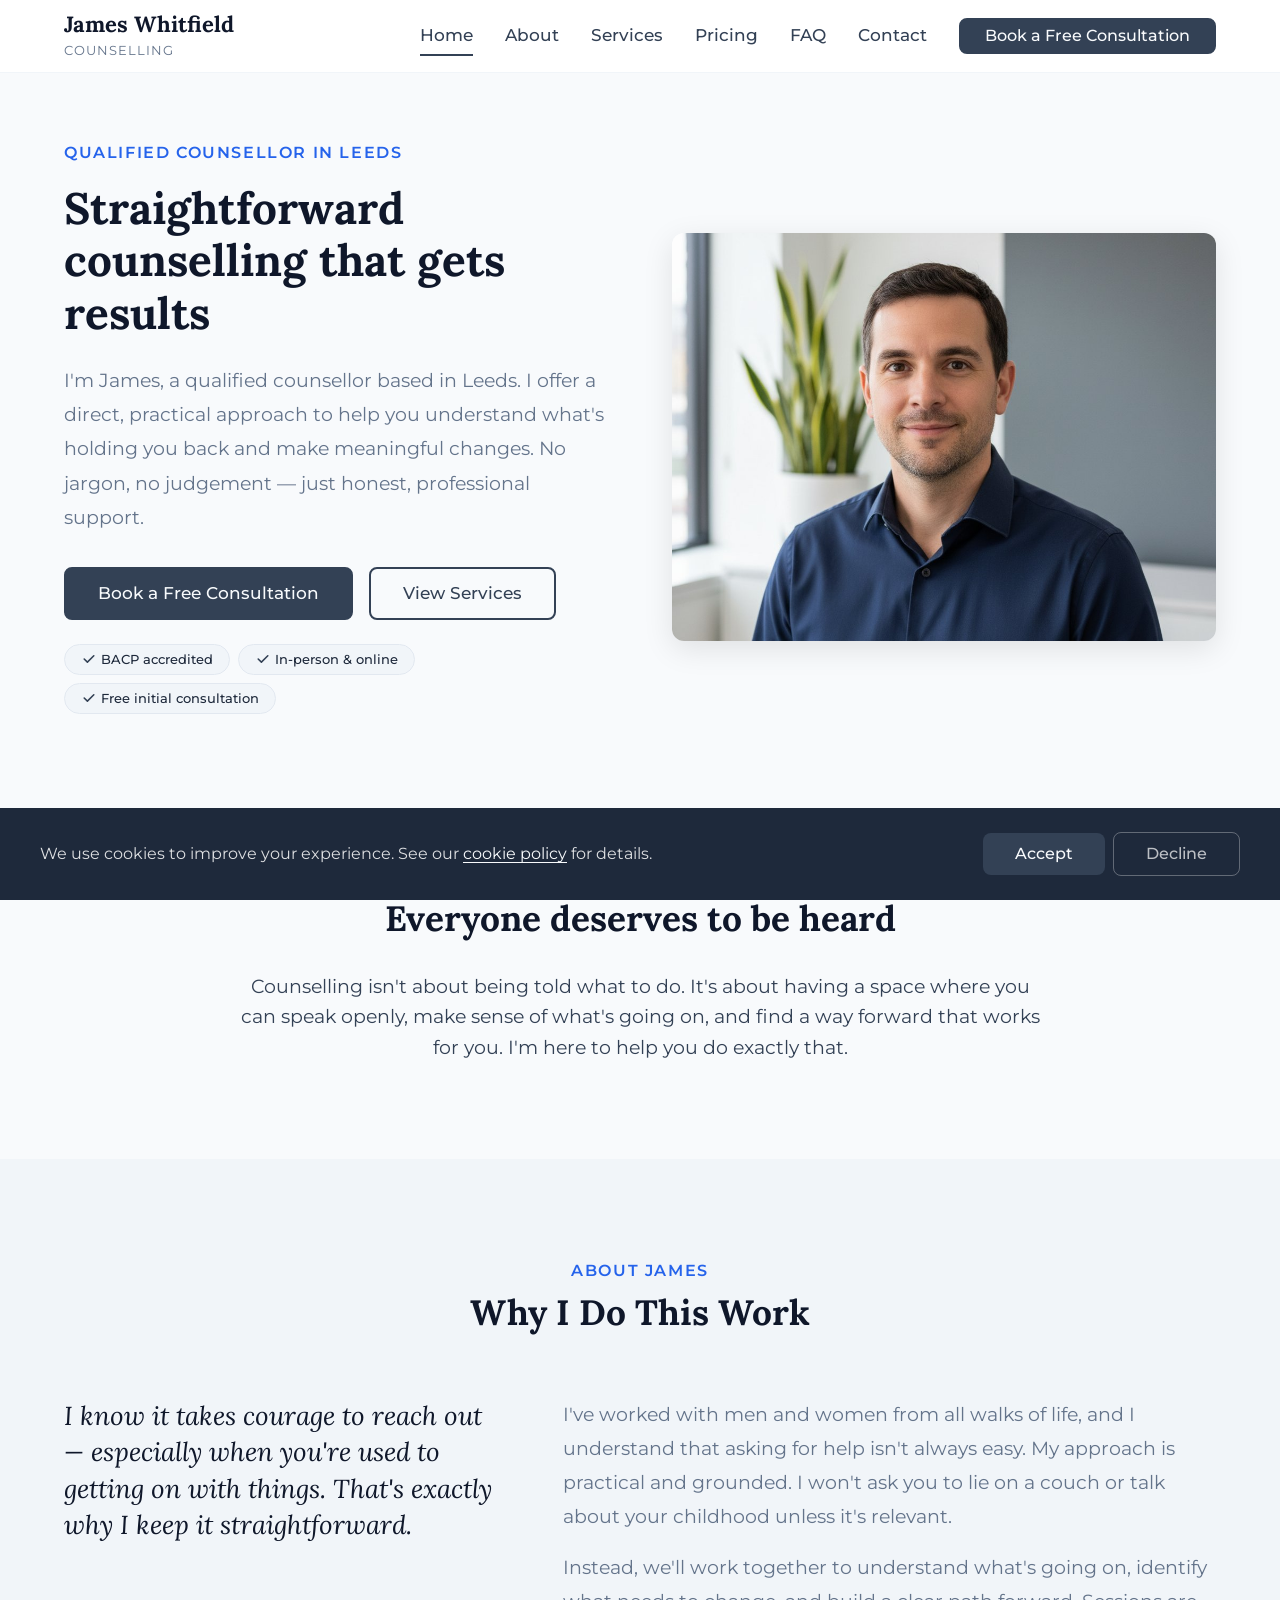
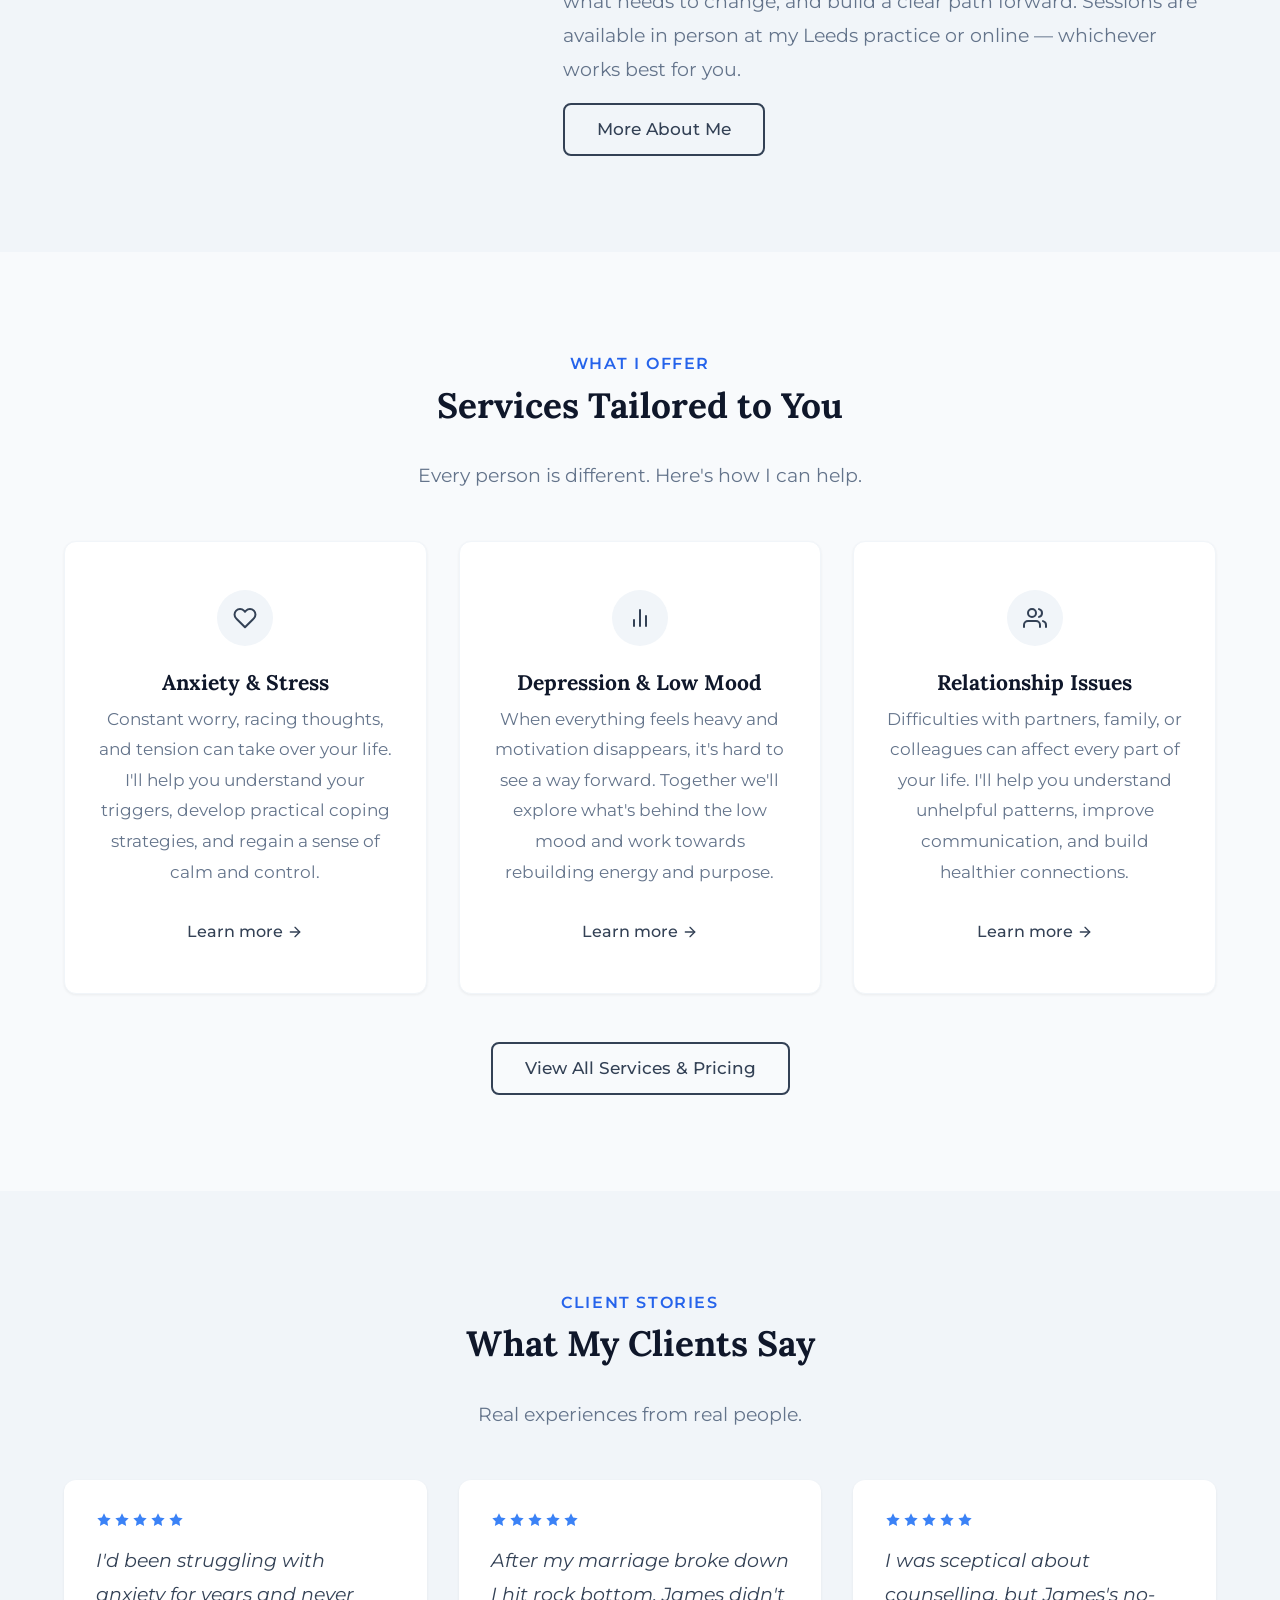
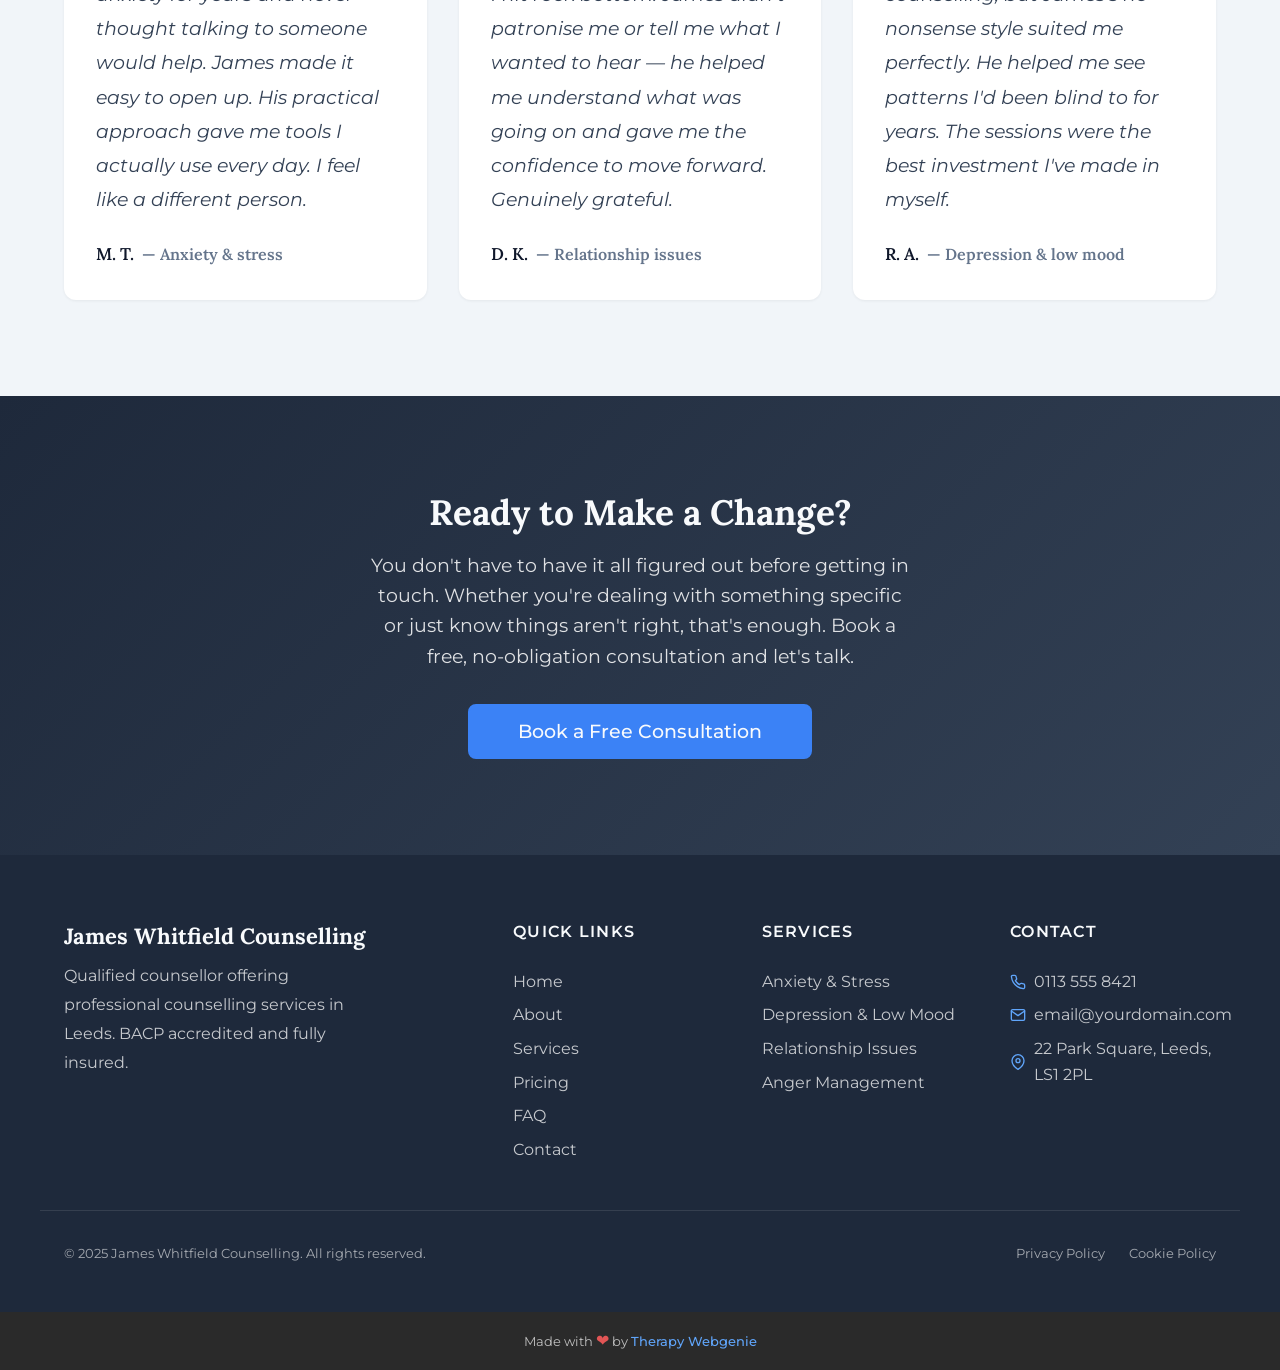
==== commit 1b70f46f: "Switch hero to classic (default) — contained image with rounded corners Co-Authored-By: Claude Opus " ====
--- a/index.html
+++ b/index.html
@@ -95,7 +95,7 @@
   <main id="main">
 
     <!-- SECTION: hero -->
-    <section class="hero hero--half">
+    <section class="hero">
       <div class="container hero__inner">
         <div class="hero__content">
           <span class="hero__label">Qualified Counsellor in Leeds</span>
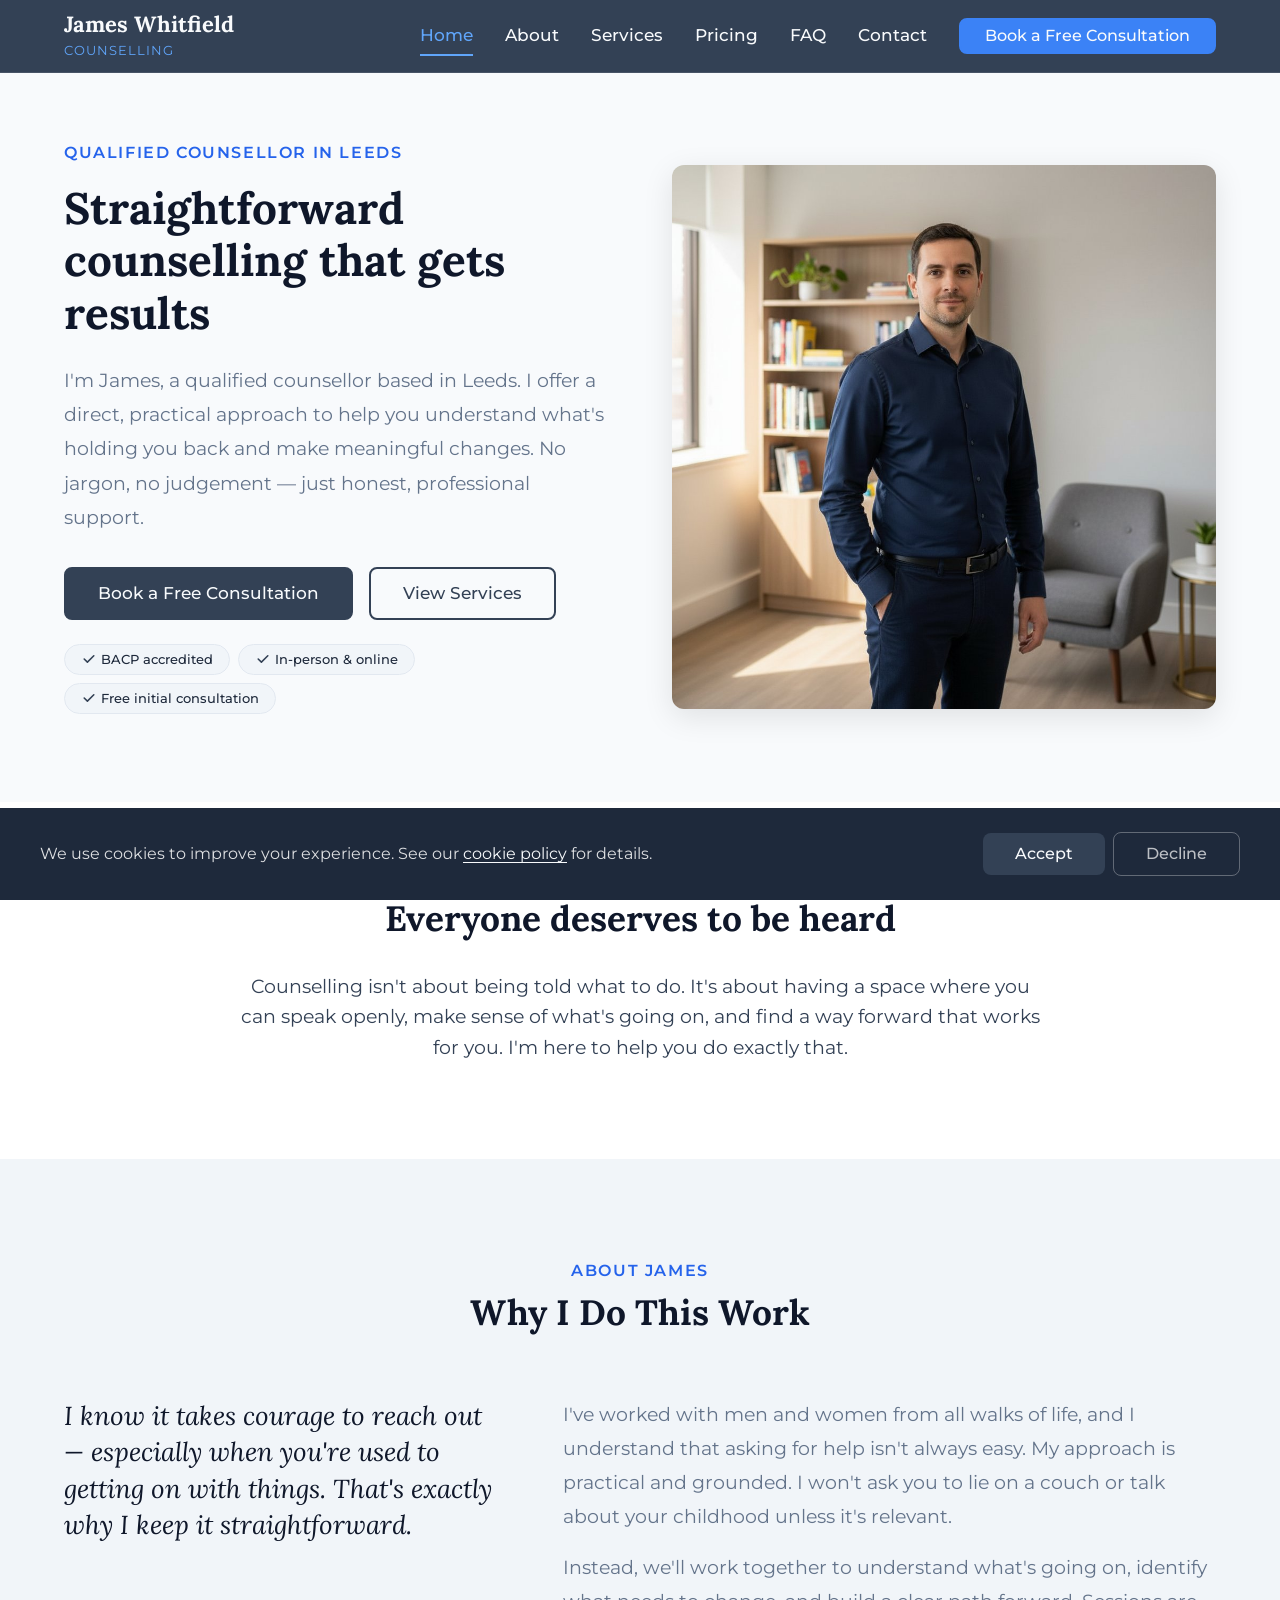
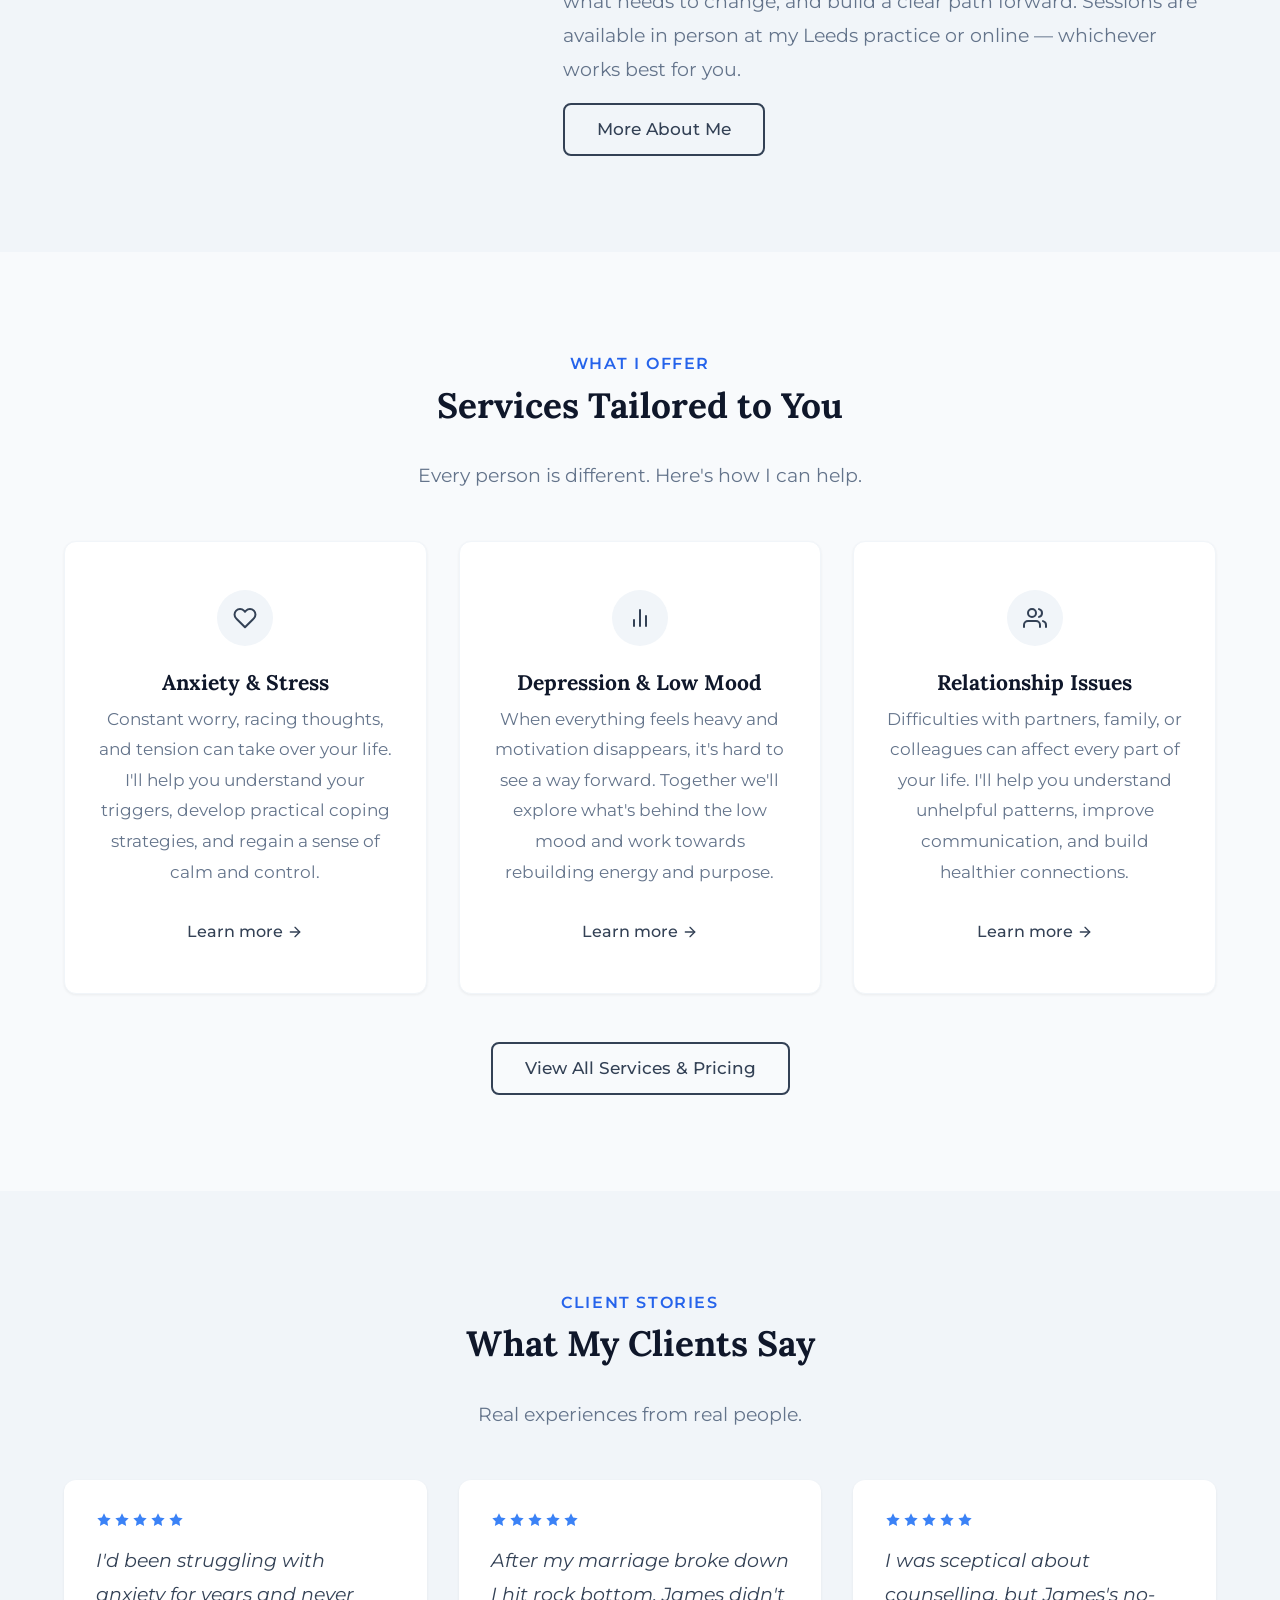
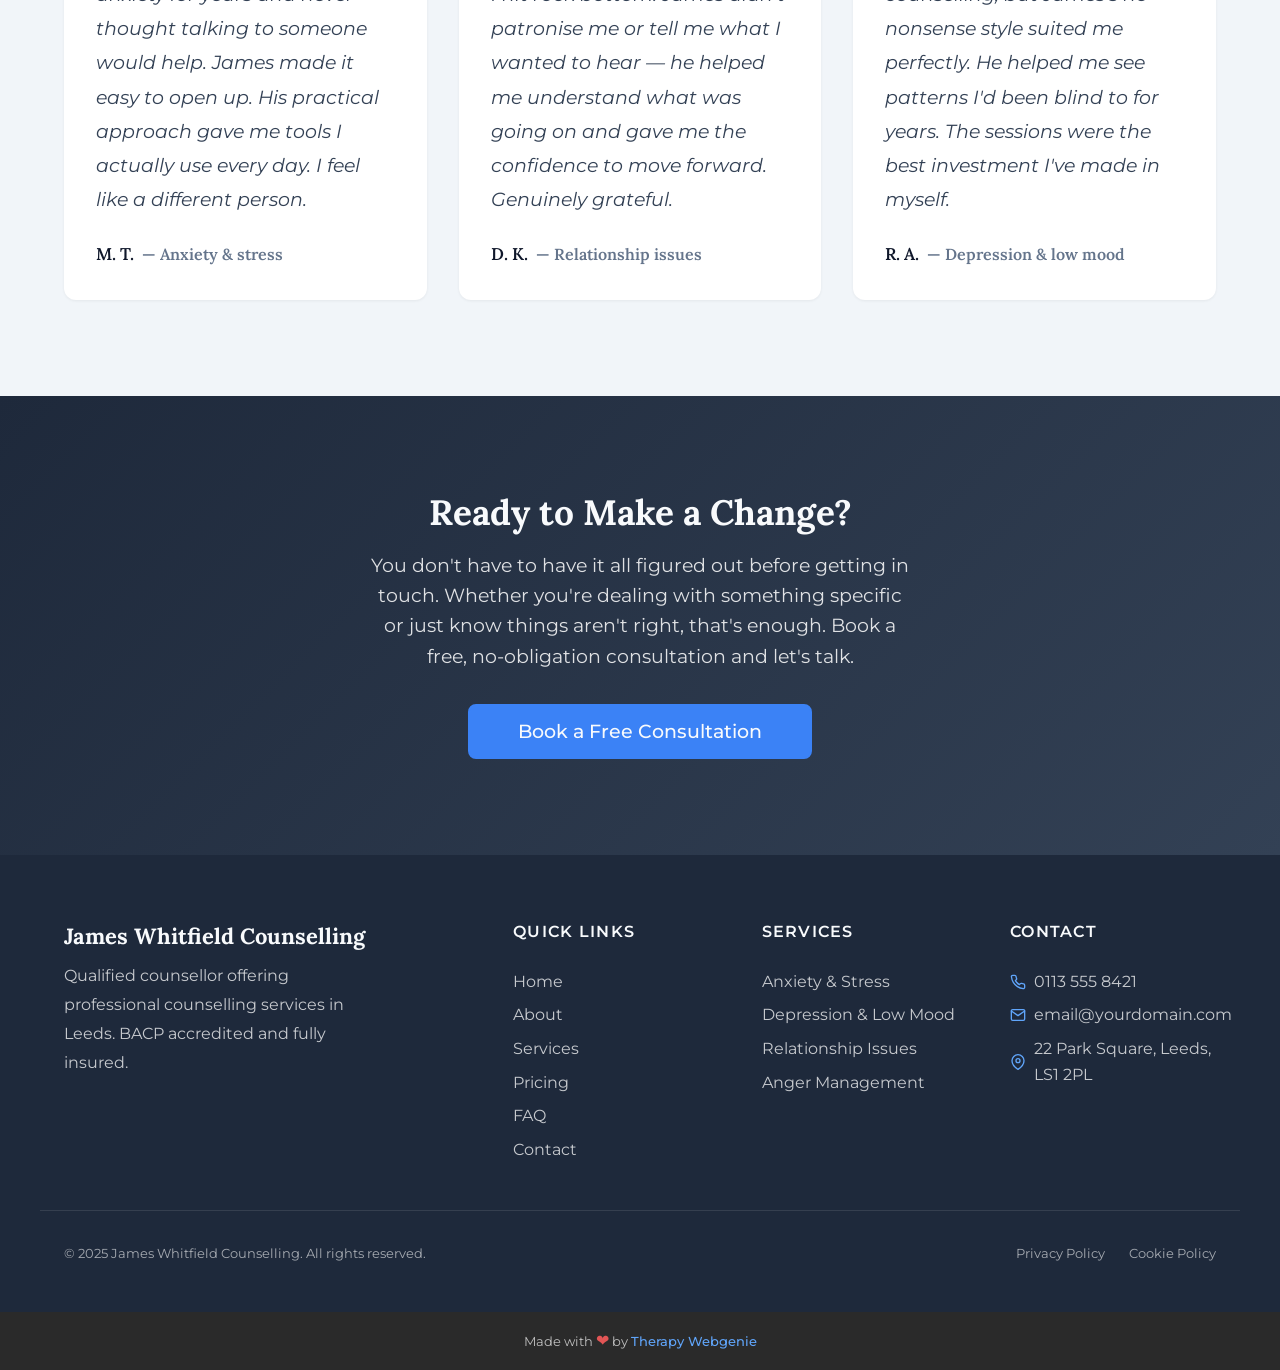
==== commit 5563b22a: "Switch to branded nav (primary colour header) Add nav--branded class to all pages — solid primary-co" ====
--- a/index.html
+++ b/index.html
@@ -34,7 +34,7 @@
   <a href="#main" class="skip-link">Skip to main content</a>
 
   <!-- SECTION: nav -->
-  <nav class="nav" role="navigation" aria-label="Main navigation">
+  <nav class="nav nav--branded" role="navigation" aria-label="Main navigation">
     <div class="container nav__inner">
       <a href="index.html" class="nav__brand">
         <!-- PROFILE:logo --><!-- /PROFILE:logo -->
--- a/css/components.css
+++ b/css/components.css
@@ -40,6 +40,8 @@
   align-items: center;
   justify-content: space-between;
   height: 72px;
+  position: relative;
+  z-index: 2;
 }
 
 .nav__brand {
@@ -95,6 +97,7 @@
   transition: color var(--transition-fast);
   position: relative;
   padding: var(--space-xs) 0;
+  white-space: nowrap;
 }
 
 .nav__link::after {
@@ -154,15 +157,14 @@
   transform: translateY(-7px) rotate(-45deg);
 }
 
-/* Mobile Menu Overlay — slide in from right */
+/* Mobile Menu Overlay — slide in from right, full viewport coverage */
 .nav__mobile {
   display: flex;
   position: fixed;
   inset: 0;
-  top: 72px;
   background-color: var(--color-surface);
-  z-index: 99;
-  padding: var(--space-xl) var(--space-lg);
+  z-index: 1;
+  padding: calc(72px + var(--space-xl)) var(--space-lg) var(--space-xl);
   flex-direction: column;
   gap: var(--space-lg);
   overflow-y: auto;
@@ -174,9 +176,9 @@
               visibility 0.35s;
 }
 
-/* When opened from the compact scroll header, start below it */
+/* When opened from the compact scroll header */
 .nav__mobile--from-scroll {
-  top: 56px;
+  padding-top: calc(56px + var(--space-xl));
   z-index: 201;
 }
 
@@ -1046,6 +1048,9 @@
   order: 1;
   width: 100%;
   min-height: 300px;
+  background-size: cover;
+  background-position: center;
+  background-repeat: no-repeat;
 }
 
 .hero--half .hero__image-placeholder,
@@ -1089,7 +1094,7 @@
 
 @media (min-width: 1024px) {
   .hero--half .hero__content {
-    padding: var(--space-4xl) var(--space-4xl) var(--space-4xl) var(--space-3xl);
+    padding: var(--space-4xl);
   }
 }
 
@@ -1272,7 +1277,7 @@
 
 @media (min-width: 1024px) {
   .hero--half.hero--reverse .hero__content {
-    padding: var(--space-4xl) var(--space-3xl) var(--space-4xl) var(--space-4xl);
+    padding: var(--space-4xl);
   }
 }
 
@@ -1967,6 +1972,108 @@
   color: var(--color-primary);
 }
 
+/* =============================================
+   BRANDED NAV
+   Solid primary-colour background with white text.
+   Add .nav--branded to the <nav> element.
+   Works with both default and two-tier layouts.
+   ============================================= */
+.nav--branded {
+  background-color: var(--color-primary);
+  border-bottom: 1px solid rgba(255, 255, 255, 0.1);
+}
+
+/* Brand name: white */
+.nav--branded .nav__name {
+  color: var(--color-text-inverse);
+}
+
+/* Strapline: secondary accent */
+.nav--branded .nav__title {
+  color: var(--color-secondary-light);
+}
+
+/* Nav links: white default */
+.nav--branded .nav__link {
+  color: var(--color-text-inverse);
+}
+
+/* Hover + active: secondary accent */
+.nav--branded .nav__link:hover,
+.nav--branded .nav__link--active {
+  color: var(--color-secondary-light);
+}
+
+/* Active underline: secondary accent */
+.nav--branded .nav__link--active::after {
+  background-color: var(--color-secondary-light);
+}
+
+/* CTA button: secondary colour to stand out against primary bg */
+.nav--branded .btn--primary,
+.nav--branded .nav__cta {
+  background-color: var(--color-secondary);
+  border-color: var(--color-secondary);
+  color: var(--color-text-inverse);
+}
+
+.nav--branded .btn--primary:hover,
+.nav--branded .nav__cta:hover {
+  background-color: var(--color-secondary-dark);
+  border-color: var(--color-secondary-dark);
+}
+
+/* Hamburger: white bars */
+.nav--branded .nav__toggle-bar {
+  background-color: var(--color-text-inverse);
+}
+
+/* Dropdown menu: reset to white bg with dark text */
+.nav--branded .nav__dropdown-menu {
+  background-color: var(--color-surface);
+}
+
+.nav--branded .nav__dropdown-menu .nav__link,
+.nav--branded .nav__dropdown-menu .nav__dropdown-link {
+  color: var(--color-text);
+}
+
+.nav--branded .nav__dropdown-menu .nav__link:hover,
+.nav--branded .nav__dropdown-menu .nav__dropdown-link:hover {
+  color: var(--color-primary);
+}
+
+/* Mobile menu: white bg, restore dark text */
+.nav--branded .nav__mobile .nav__link {
+  color: var(--color-text);
+}
+
+.nav--branded .nav__mobile .nav__link:hover,
+.nav--branded .nav__mobile .nav__link--active {
+  color: var(--color-primary);
+}
+
+.nav--branded .nav__mobile .btn--primary {
+  background-color: var(--color-primary);
+  border-color: var(--color-primary);
+}
+
+/* --- Two-tier branded: darker top bar --- */
+.nav--two-tier.nav--branded .nav__top {
+  background-color: var(--color-primary-dark);
+  border-bottom-color: rgba(255, 255, 255, 0.1);
+}
+
+.nav--two-tier.nav--branded .nav__contact-item a,
+.nav--two-tier.nav--branded .nav__contact-item {
+  color: var(--color-text-inverse);
+}
+
+/* Contact icons: secondary accent */
+.nav--two-tier.nav--branded .nav__contact-item svg {
+  color: var(--color-secondary-light);
+}
+
 /* Stat bar — hidden by default */
 .hero__stats {
   display: none;
@@ -1980,6 +2087,15 @@
   grid-template-columns: 1fr;
   gap: var(--space-2xl);
   align-items: center;
+}
+
+.intro__image-wrap {
+  background-size: cover;
+  background-position: center;
+  background-repeat: no-repeat;
+  border-radius: var(--radius-lg);
+  overflow: hidden;
+  min-height: 400px;
 }
 
 .intro__image {
@@ -2473,12 +2589,19 @@
   display: grid;
   grid-template-columns: 1fr;
   gap: var(--space-2xl);
-  align-items: center;
+  align-items: stretch;
 }
 
 .about-hero h1,
 .about-hero h2 {
   margin-bottom: var(--space-lg);
+}
+
+.about-hero__image-wrap {
+  background-size: cover;
+  background-position: center;
+  background-repeat: no-repeat;
+  min-height: 400px;
 }
 
 .about-hero__image {
@@ -2532,6 +2655,71 @@
   }
 
   .about-hero__inner > div:last-child {
+    padding: var(--space-4xl);
+  }
+}
+
+/* =============================================
+   ABOUT: SPLIT THIRD
+   1fr image (left) + 2fr text (right).
+   Narrower image column than about-hero.
+   Uses background-image for full-bleed coverage.
+   ============================================= */
+.about-split-third {
+  padding: 0;
+}
+
+.about-split-third__inner {
+  display: grid;
+  grid-template-columns: 1fr;
+  gap: var(--space-2xl);
+  align-items: stretch;
+}
+
+.about-split-third h1,
+.about-split-third h2 {
+  margin-bottom: var(--space-lg);
+}
+
+.about-split-third__image-wrap {
+  background-size: cover;
+  background-position: center;
+  background-repeat: no-repeat;
+  min-height: 350px;
+}
+
+.about-split-third__text {
+  padding: var(--space-2xl) var(--space-lg);
+  display: flex;
+  flex-direction: column;
+  justify-content: center;
+}
+
+.about-split-third__text p {
+  color: var(--color-text-light);
+  line-height: var(--line-height-relaxed);
+}
+
+.about-split-third__text p + p {
+  margin-top: var(--space-md);
+}
+
+@media (min-width: 768px) {
+  .about-split-third {
+    overflow: hidden;
+  }
+
+  .about-split-third__inner {
+    grid-template-columns: 1fr 2fr;
+    gap: 0;
+  }
+
+  .about-split-third__image-wrap {
+    overflow: hidden;
+    min-height: 500px;
+  }
+
+  .about-split-third__text {
     padding: var(--space-4xl);
   }
 }
--- a/css/theme.css
+++ b/css/theme.css
@@ -57,3 +57,13 @@
 .testimonial--standalone .testimonial__stars {
   justify-content: center;
 }
+
+/* Hero image: square aspect ratio */
+.hero .hero__image {
+  aspect-ratio: 1;
+}
+
+/* "Everyone deserves to be heard" — white background for section contrast */
+.hero + .section {
+  background-color: #ffffff;
+}
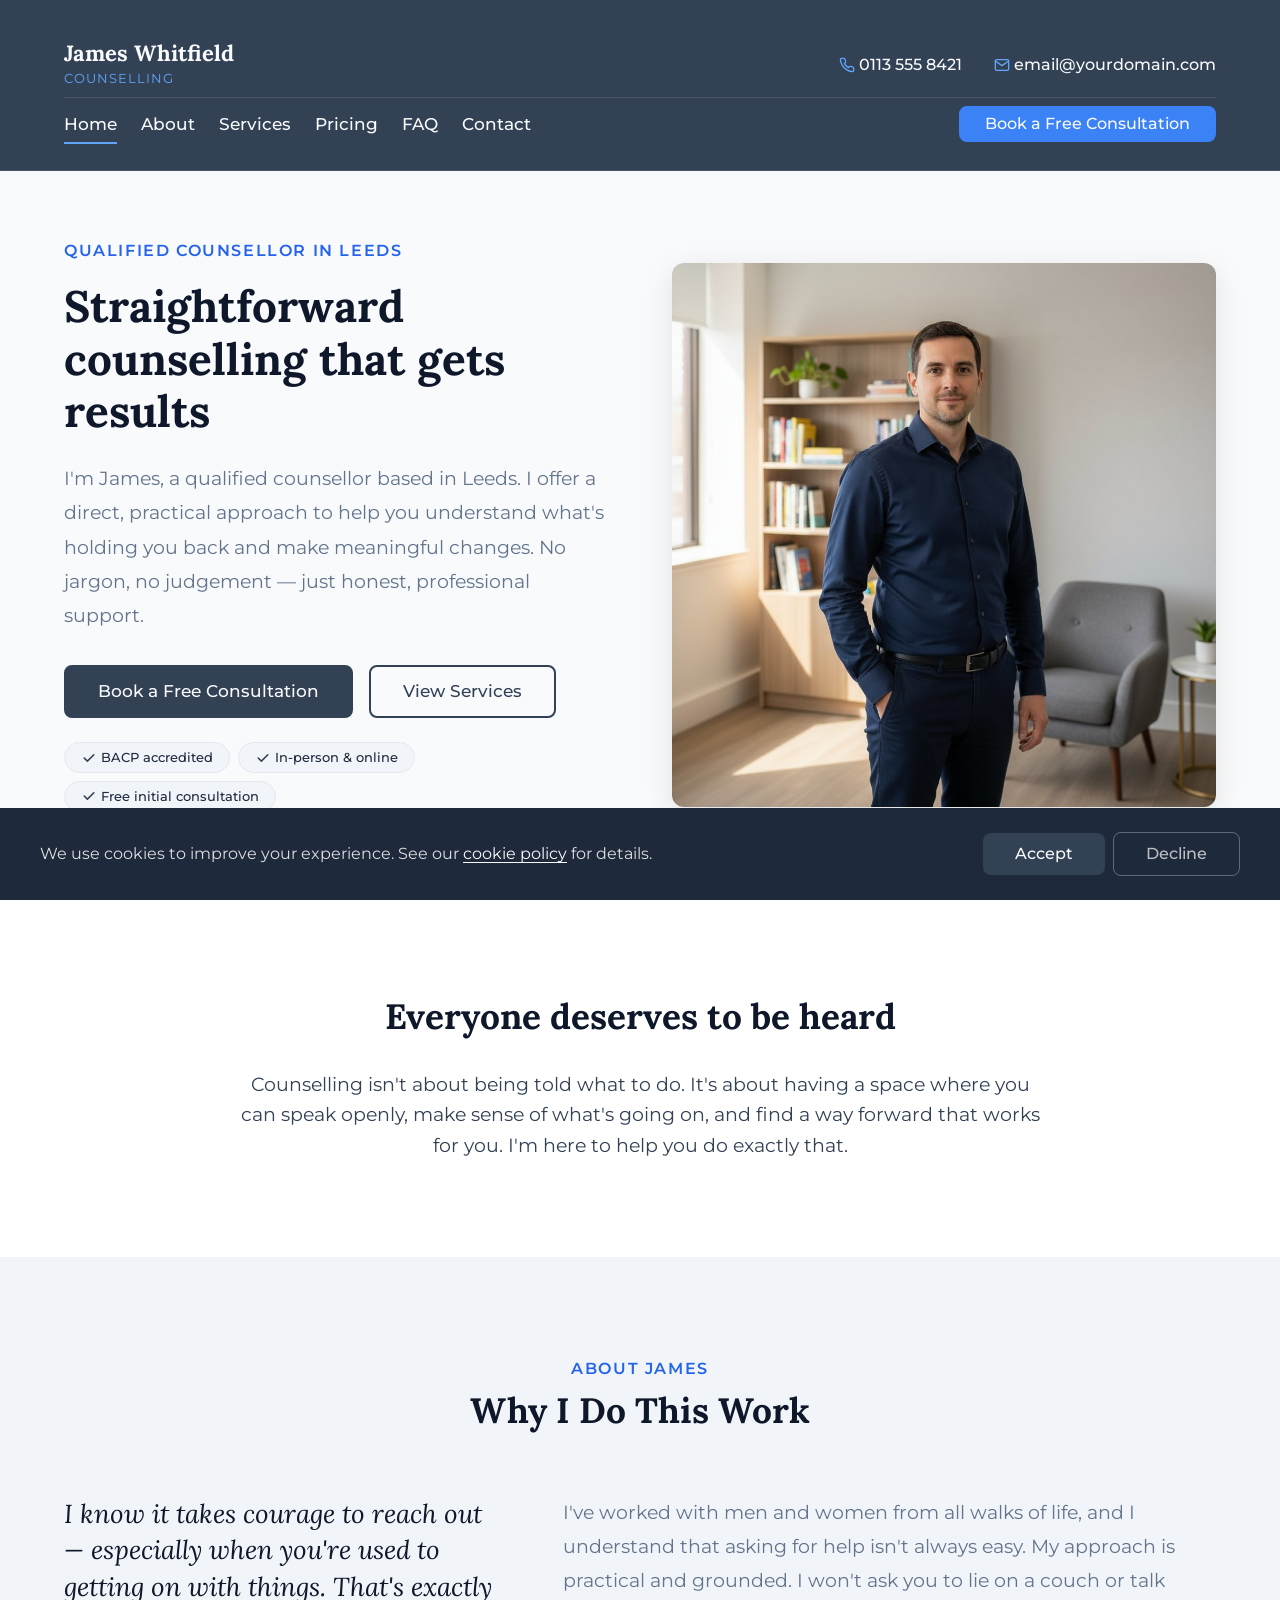
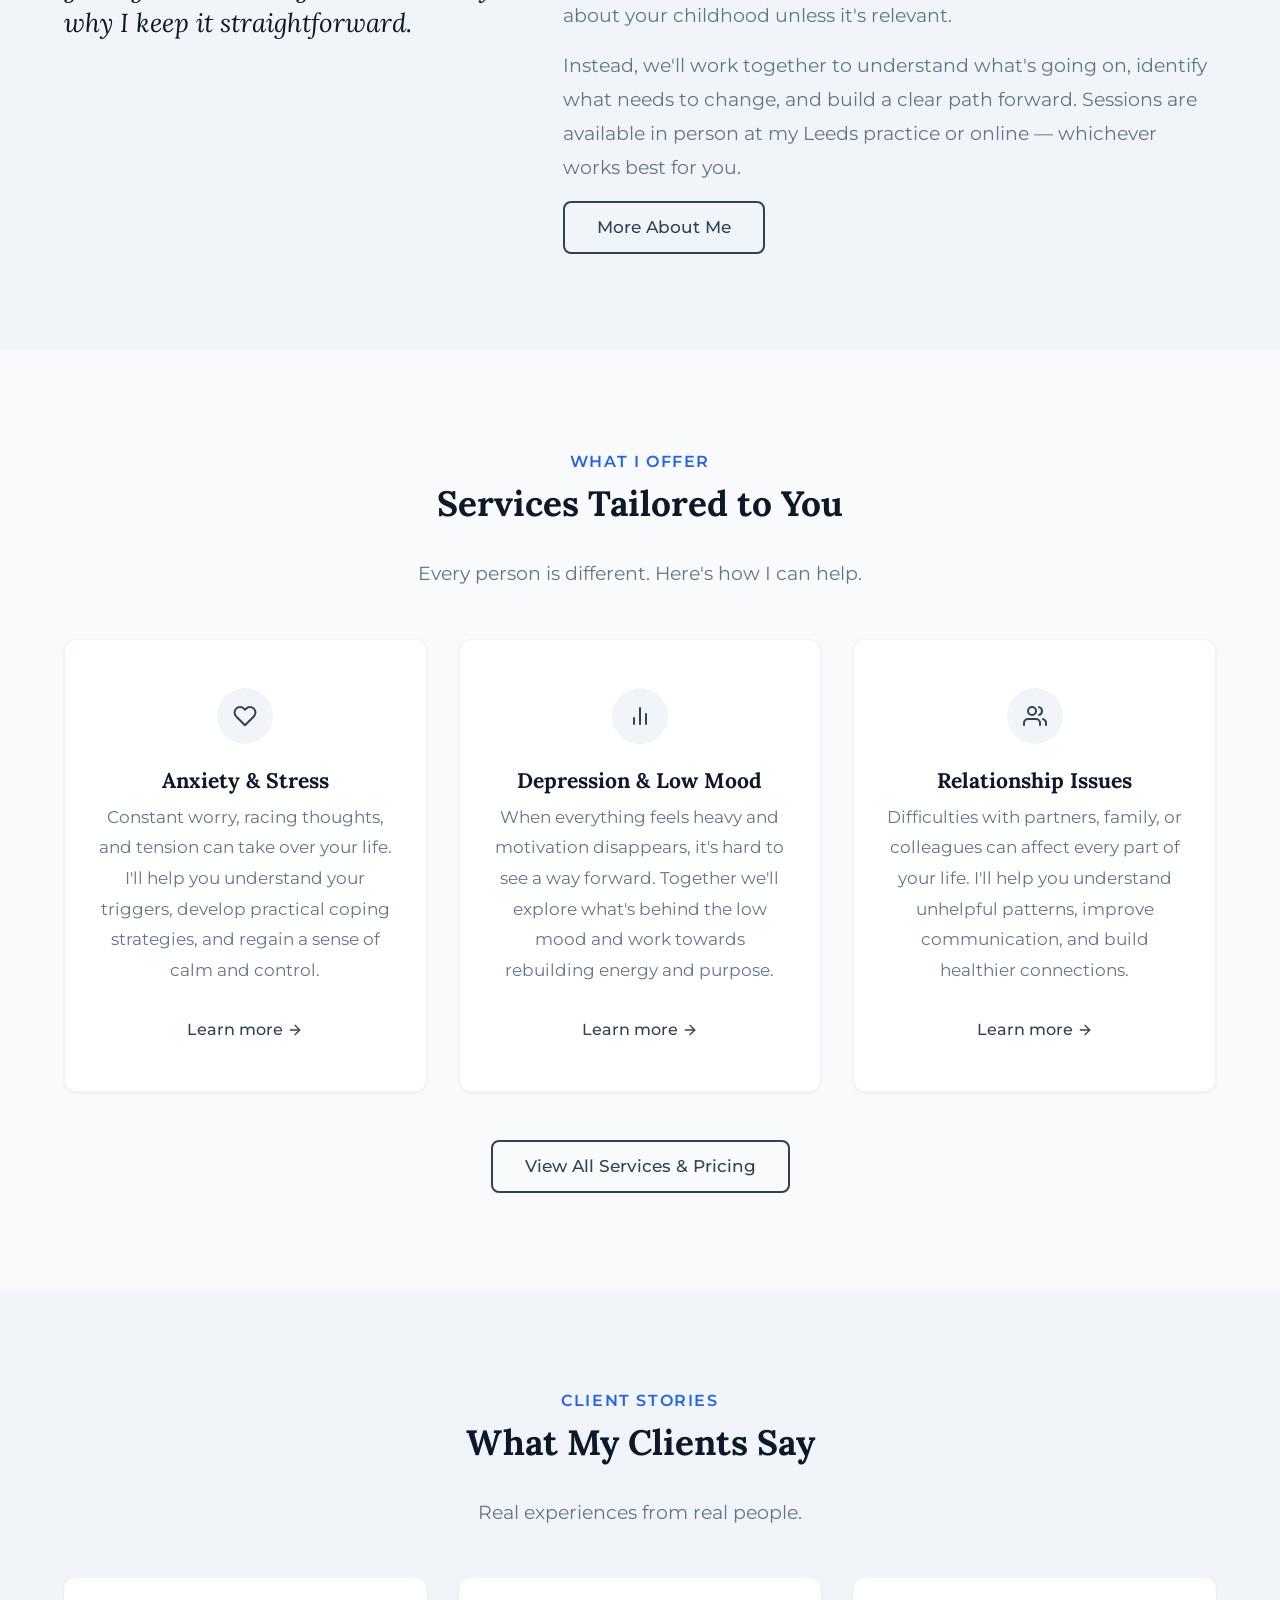
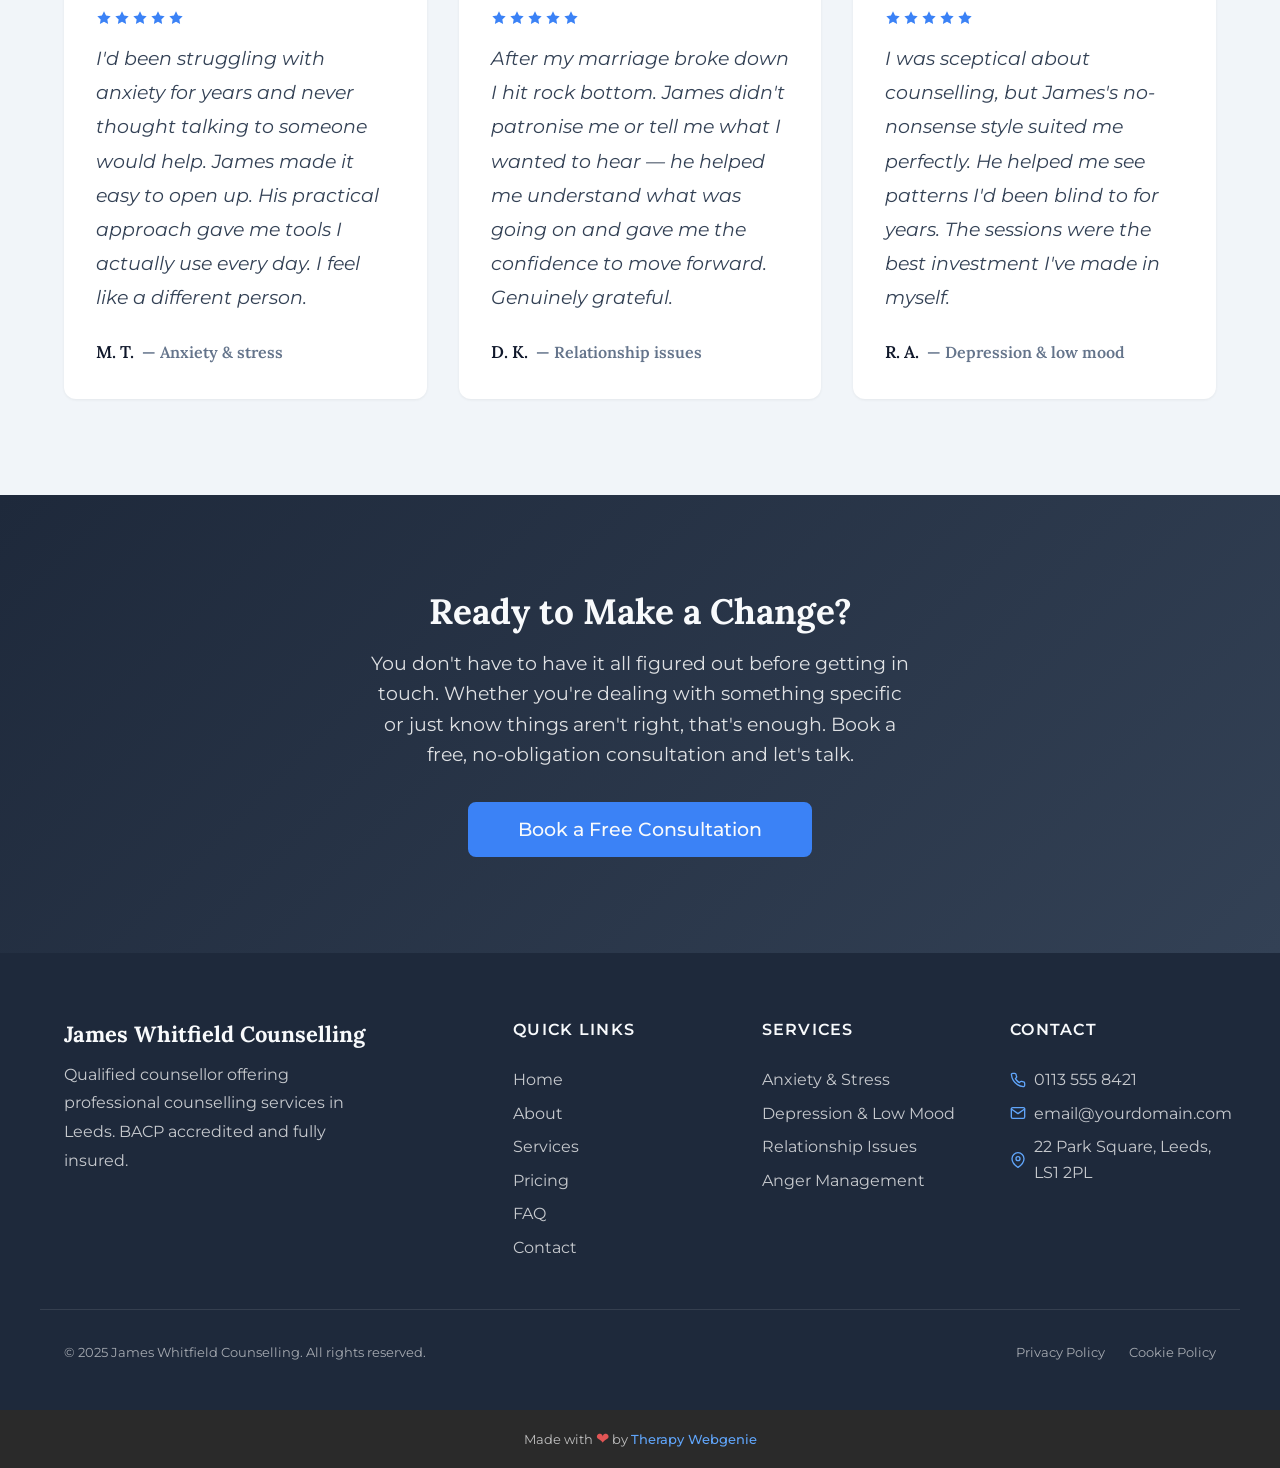
==== commit a6e1307d: "Convert homepage to two-tier branded nav (matches inner pages) Co-Authored-By: Claude Opus 4.6 (1M c" ====
--- a/index.html
+++ b/index.html
@@ -34,27 +34,42 @@
   <a href="#main" class="skip-link">Skip to main content</a>
 
   <!-- SECTION: nav -->
-  <nav class="nav nav--branded" role="navigation" aria-label="Main navigation">
-    <div class="container nav__inner">
-      <a href="index.html" class="nav__brand">
-        <!-- PROFILE:logo --><!-- /PROFILE:logo -->
-        <span class="nav__name"><!-- PROFILE:site_title -->James Whitfield<!-- /PROFILE:site_title --></span>
-        <span class="nav__title"><!-- PROFILE:site_slogan -->Counselling<!-- /PROFILE:site_slogan --></span>
-      </a>
-      <div class="nav__links">
-        <a href="index.html" class="nav__link nav__link--active">Home</a>
-        <a href="about.html" class="nav__link">About</a>
-        <a href="services.html" class="nav__link">Services</a>
-        <a href="pricing.html" class="nav__link">Pricing</a>
-        <a href="faq.html" class="nav__link">FAQ</a>
-        <a href="contact.html" class="nav__link">Contact</a>
-        <a href="contact.html" class="btn btn--primary nav__cta">Book a Free Consultation</a>
-      </div>
-      <button class="nav__toggle" aria-label="Toggle menu" aria-expanded="false" aria-controls="mobile-menu">
-        <span class="nav__toggle-bar"></span>
-        <span class="nav__toggle-bar"></span>
-        <span class="nav__toggle-bar"></span>
-      </button>
+  <nav class="nav nav--two-tier nav--branded" role="navigation" aria-label="Main navigation">
+    <div class="container">
+      <div class="nav__top">
+        <a href="index.html" class="nav__brand nav__brand--inline">
+          <div class="nav__brand-text">
+            <span class="nav__name"><!-- PROFILE:site_title -->James Whitfield<!-- /PROFILE:site_title --></span>
+            <span class="nav__title"><!-- PROFILE:site_slogan -->Counselling<!-- /PROFILE:site_slogan --></span>
+          </div>
+        </a>
+        <div class="nav__contact">
+          <div class="nav__contact-item">
+            <svg xmlns="http://www.w3.org/2000/svg" viewBox="0 0 24 24" fill="none" stroke="currentColor" stroke-width="2" stroke-linecap="round" stroke-linejoin="round"><path d="M22 16.92v3a2 2 0 0 1-2.18 2 19.79 19.79 0 0 1-8.63-3.07 19.5 19.5 0 0 1-6-6 19.79 19.79 0 0 1-3.07-8.67A2 2 0 0 1 4.11 2h3a2 2 0 0 1 2 1.72c.127.96.361 1.903.7 2.81a2 2 0 0 1-.45 2.11L8.09 9.91a16 16 0 0 0 6 6l1.27-1.27a2 2 0 0 1 2.11-.45c.907.339 1.85.573 2.81.7A2 2 0 0 1 22 16.92z"></path></svg>
+            <!-- PROFILE:phone_landline --><a href="tel:01135558421">0113 555 8421</a><!-- /PROFILE:phone_landline -->
+          </div>
+          <div class="nav__contact-item">
+            <svg xmlns="http://www.w3.org/2000/svg" viewBox="0 0 24 24" fill="none" stroke="currentColor" stroke-width="2" stroke-linecap="round" stroke-linejoin="round"><path d="M4 4h16c1.1 0 2 .9 2 2v12c0 1.1-.9 2-2 2H4c-1.1 0-2-.9-2-2V6c0-1.1.9-2 2-2z"></path><polyline points="22,6 12,13 2,6"></polyline></svg>
+            <!-- PROFILE:email --><a href="mailto:email@yourdomain.com">email@yourdomain.com</a><!-- /PROFILE:email -->
+          </div>
+        </div>
+      </div>
+      <div class="nav__bottom">
+        <div class="nav__links">
+          <a href="index.html" class="nav__link nav__link--active">Home</a>
+          <a href="about.html" class="nav__link">About</a>
+          <a href="services.html" class="nav__link">Services</a>
+          <a href="pricing.html" class="nav__link">Pricing</a>
+          <a href="faq.html" class="nav__link">FAQ</a>
+          <a href="contact.html" class="nav__link">Contact</a>
+          <a href="contact.html" class="btn btn--primary nav__cta">Book a Free Consultation</a>
+        </div>
+        <button class="nav__toggle" aria-label="Toggle menu" aria-expanded="false" aria-controls="mobile-menu">
+          <span class="nav__toggle-bar"></span>
+          <span class="nav__toggle-bar"></span>
+          <span class="nav__toggle-bar"></span>
+        </button>
+      </div>
     </div>
     <div class="nav__mobile" id="mobile-menu" role="menu">
       <a href="index.html" class="nav__link nav__link--active" role="menuitem">Home</a>
@@ -64,6 +79,16 @@
       <a href="faq.html" class="nav__link" role="menuitem">FAQ</a>
       <a href="contact.html" class="nav__link" role="menuitem">Contact</a>
       <a href="contact.html" class="btn btn--primary" role="menuitem">Book a Free Consultation</a>
+      <div class="nav__mobile-contact">
+        <div class="nav__contact-item">
+          <svg xmlns="http://www.w3.org/2000/svg" viewBox="0 0 24 24" fill="none" stroke="currentColor" stroke-width="2" stroke-linecap="round" stroke-linejoin="round"><path d="M22 16.92v3a2 2 0 0 1-2.18 2 19.79 19.79 0 0 1-8.63-3.07 19.5 19.5 0 0 1-6-6 19.79 19.79 0 0 1-3.07-8.67A2 2 0 0 1 4.11 2h3a2 2 0 0 1 2 1.72c.127.96.361 1.903.7 2.81a2 2 0 0 1-.45 2.11L8.09 9.91a16 16 0 0 0 6 6l1.27-1.27a2 2 0 0 1 2.11-.45c.907.339 1.85.573 2.81.7A2 2 0 0 1 22 16.92z"></path></svg>
+          <a href="tel:01135558421">0113 555 8421</a>
+        </div>
+        <div class="nav__contact-item">
+          <svg xmlns="http://www.w3.org/2000/svg" viewBox="0 0 24 24" fill="none" stroke="currentColor" stroke-width="2" stroke-linecap="round" stroke-linejoin="round"><path d="M4 4h16c1.1 0 2 .9 2 2v12c0 1.1-.9 2-2 2H4c-1.1 0-2-.9-2-2V6c0-1.1.9-2 2-2z"></path><polyline points="22,6 12,13 2,6"></polyline></svg>
+          <a href="mailto:email@yourdomain.com">email@yourdomain.com</a>
+        </div>
+      </div>
     </div>
   </nav>
   <!-- /SECTION: nav -->
--- a/css/components.css
+++ b/css/components.css
@@ -1998,10 +1998,13 @@
   color: var(--color-text-inverse);
 }
 
-/* Hover + active: secondary accent */
-.nav--branded .nav__link:hover,
+/* Hover: secondary accent, active: stay white (underline provides the accent) */
+.nav--branded .nav__link:hover {
+  color: var(--color-secondary-light);
+}
+
 .nav--branded .nav__link--active {
-  color: var(--color-secondary-light);
+  color: var(--color-text-inverse);
 }
 
 /* Active underline: secondary accent */
@@ -2058,10 +2061,13 @@
   border-color: var(--color-primary);
 }
 
-/* --- Two-tier branded: darker top bar --- */
+/* --- Two-tier branded: uniform colour, subtle divider --- */
 .nav--two-tier.nav--branded .nav__top {
-  background-color: var(--color-primary-dark);
   border-bottom-color: rgba(255, 255, 255, 0.1);
+}
+
+.nav--two-tier.nav--branded .nav__bottom {
+  border-top: 1px solid rgba(255, 255, 255, 0.1);
 }
 
 .nav--two-tier.nav--branded .nav__contact-item a,
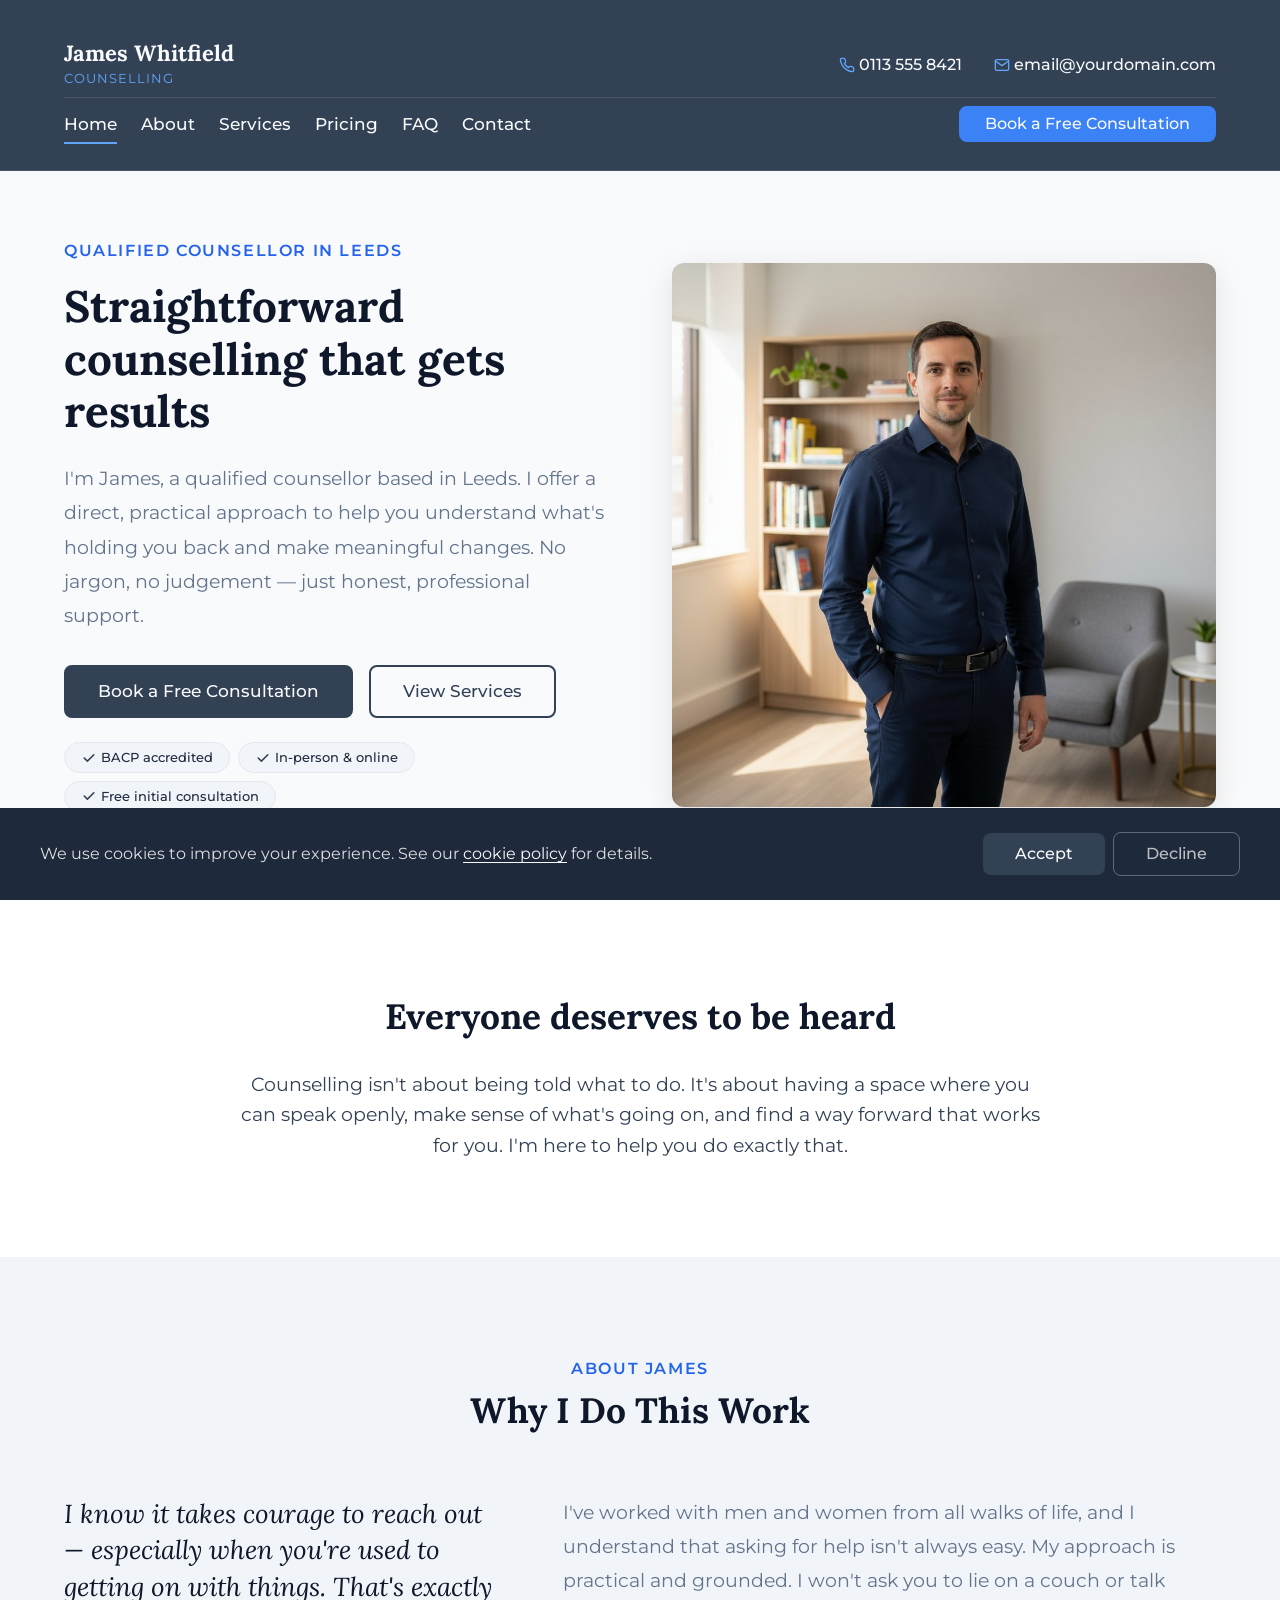
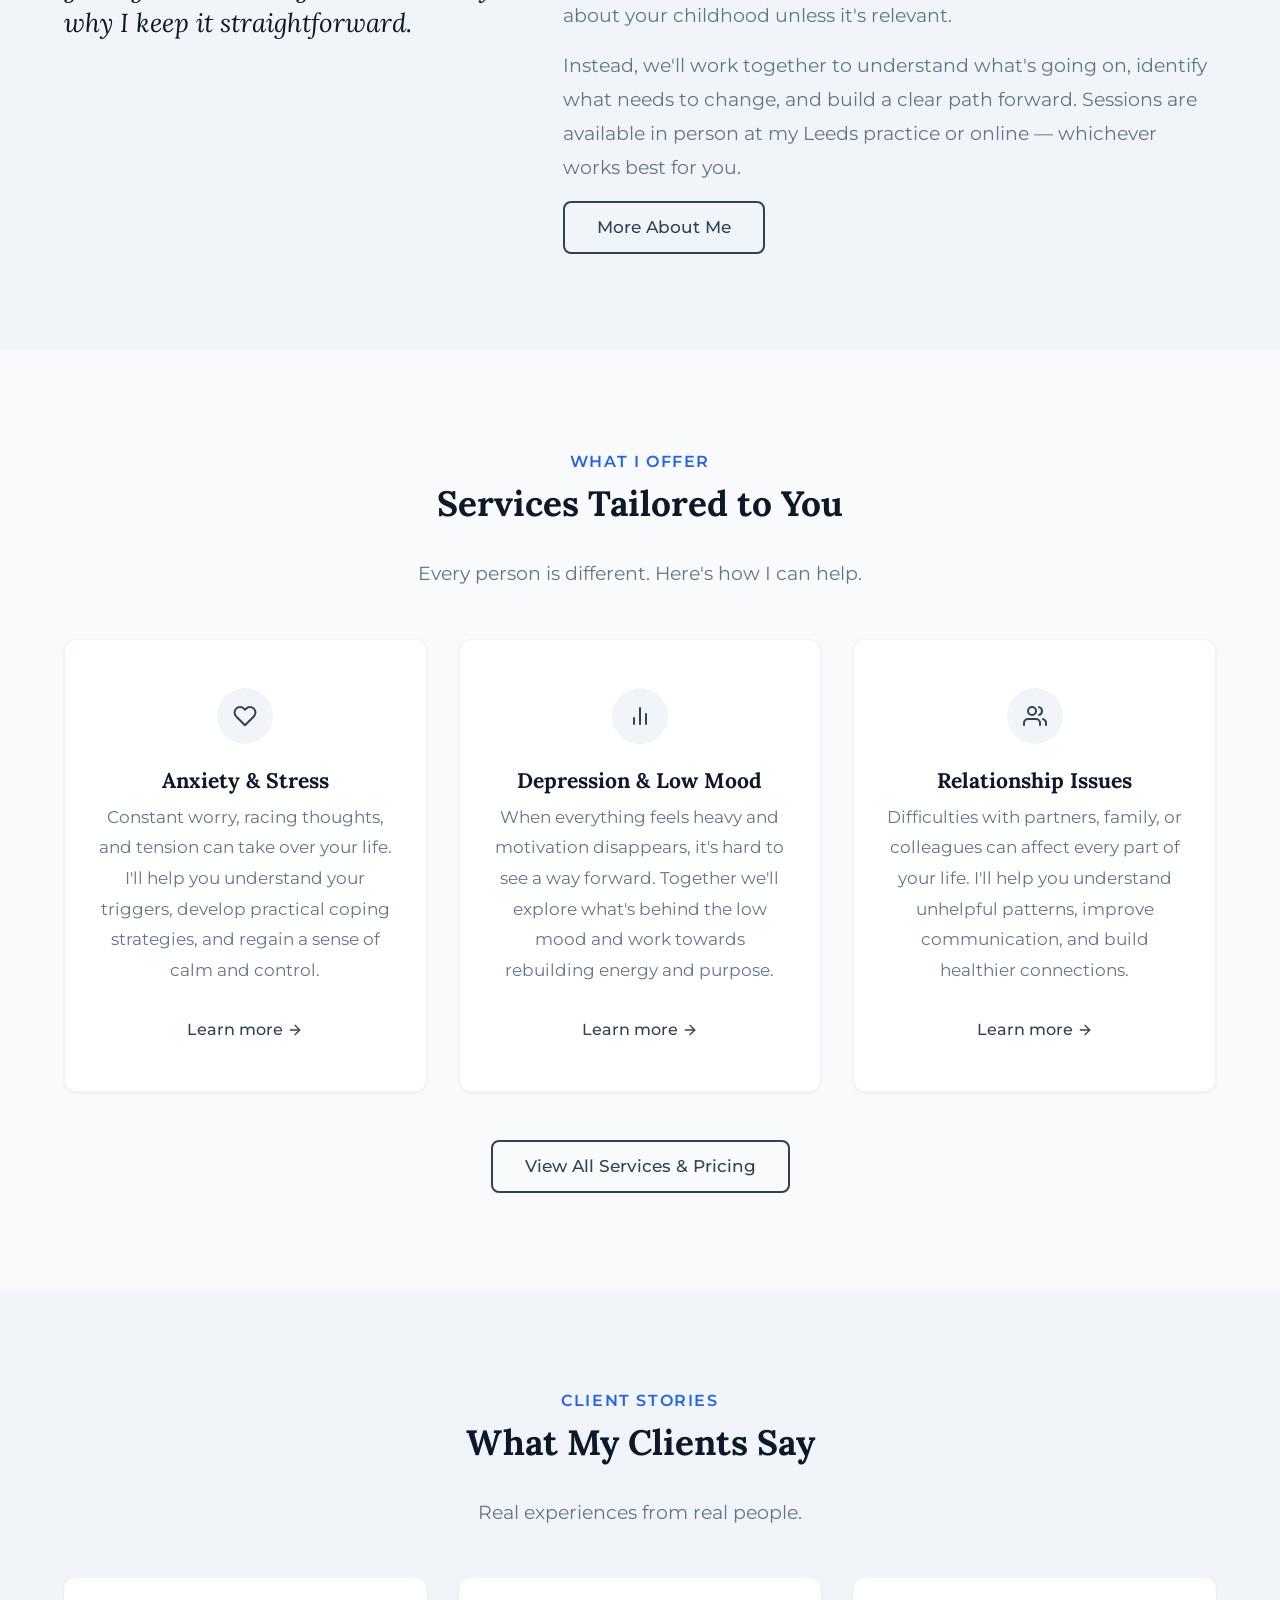
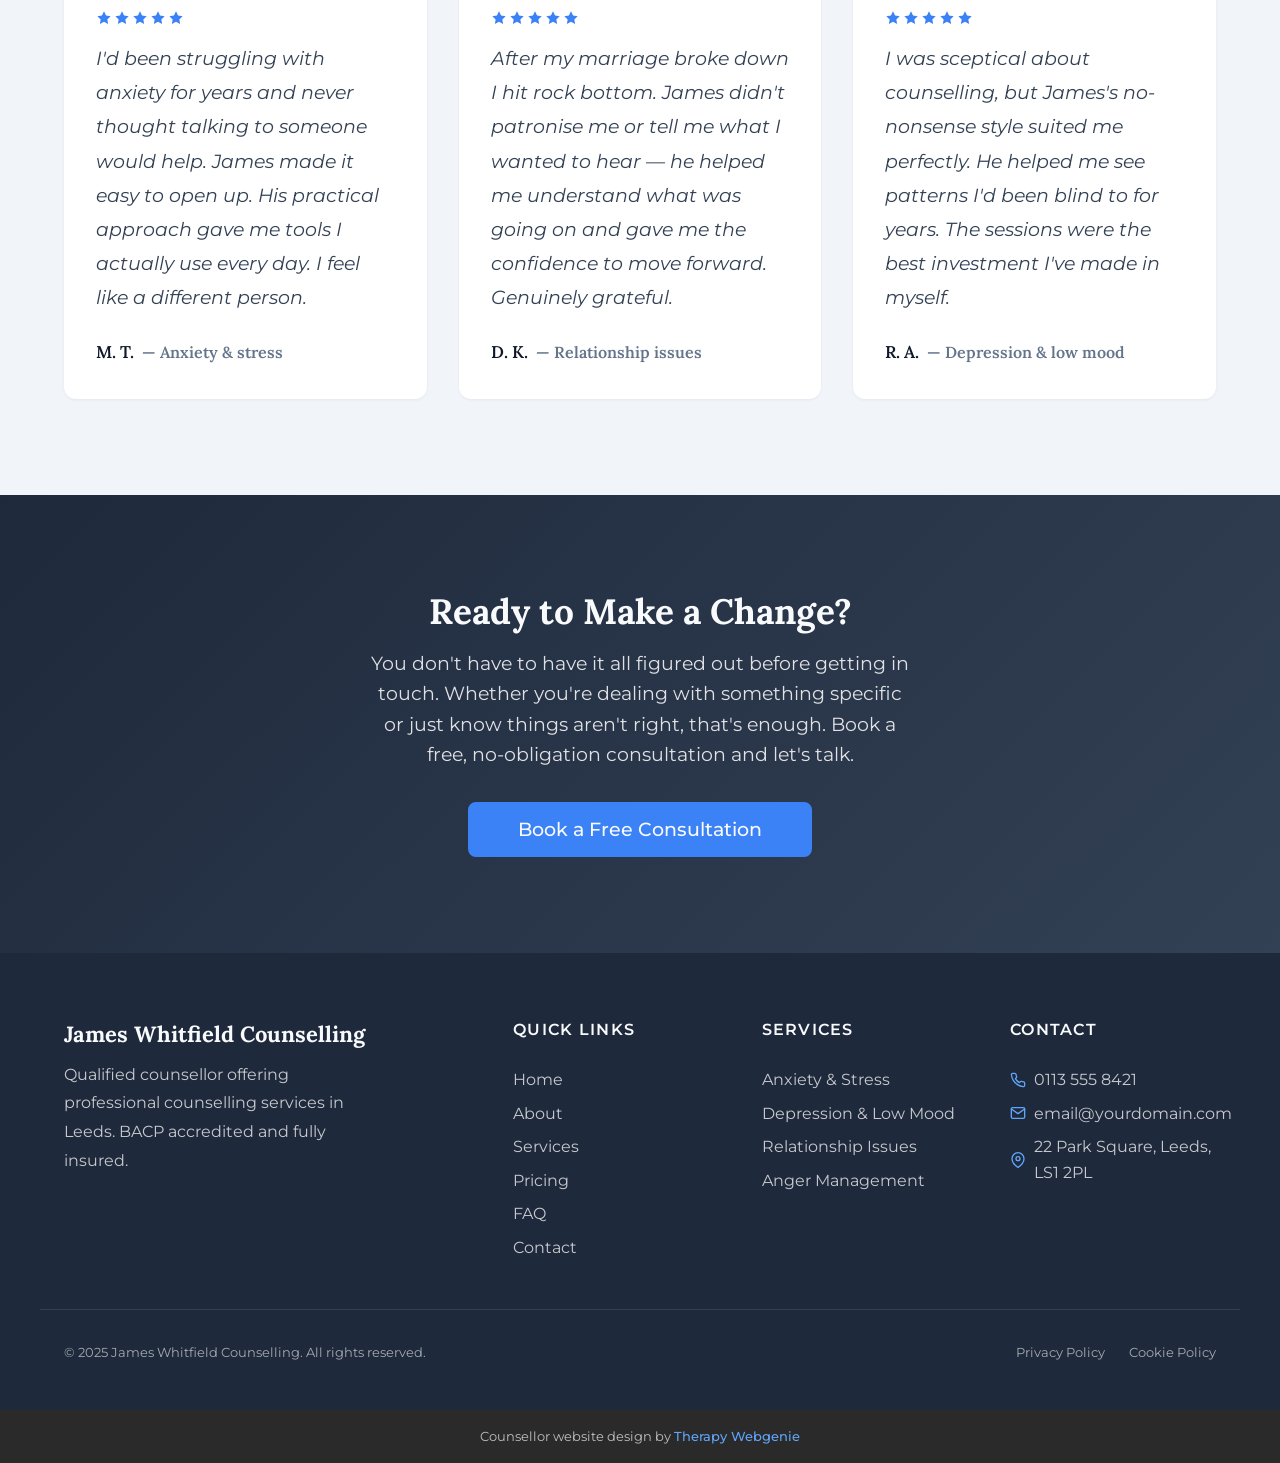
==== commit 748da45d: "Footer credit: profession wording, link to the matching Therapy Webgenie page, rel nofollow Co-Autho" ====
--- a/index.html
+++ b/index.html
@@ -334,7 +334,7 @@
   <!-- /SECTION: footer -->
 
   <div class="site-credit">
-    <p>Made with <span class="site-credit__heart" aria-label="love">&#10084;</span> by <a href="https://www.therapywebgenie.com" target="_blank" rel="noopener">Therapy Webgenie</a></p>
+    <p>Counsellor website design by <a href="https://www.therapywebgenie.com/website-design/counsellors/" target="_blank" rel="noopener nofollow">Therapy Webgenie</a></p>
   </div>
 
   <!-- Cookie Consent -->
--- a/css/components.css
+++ b/css/components.css
@@ -6380,6 +6380,7 @@
   flex-wrap: wrap;
   gap: var(--space-md);
   align-items: center;
+  justify-content: center;
   font-size: var(--text-sm);
   color: var(--color-text-light);
   margin-bottom: var(--space-xl);
